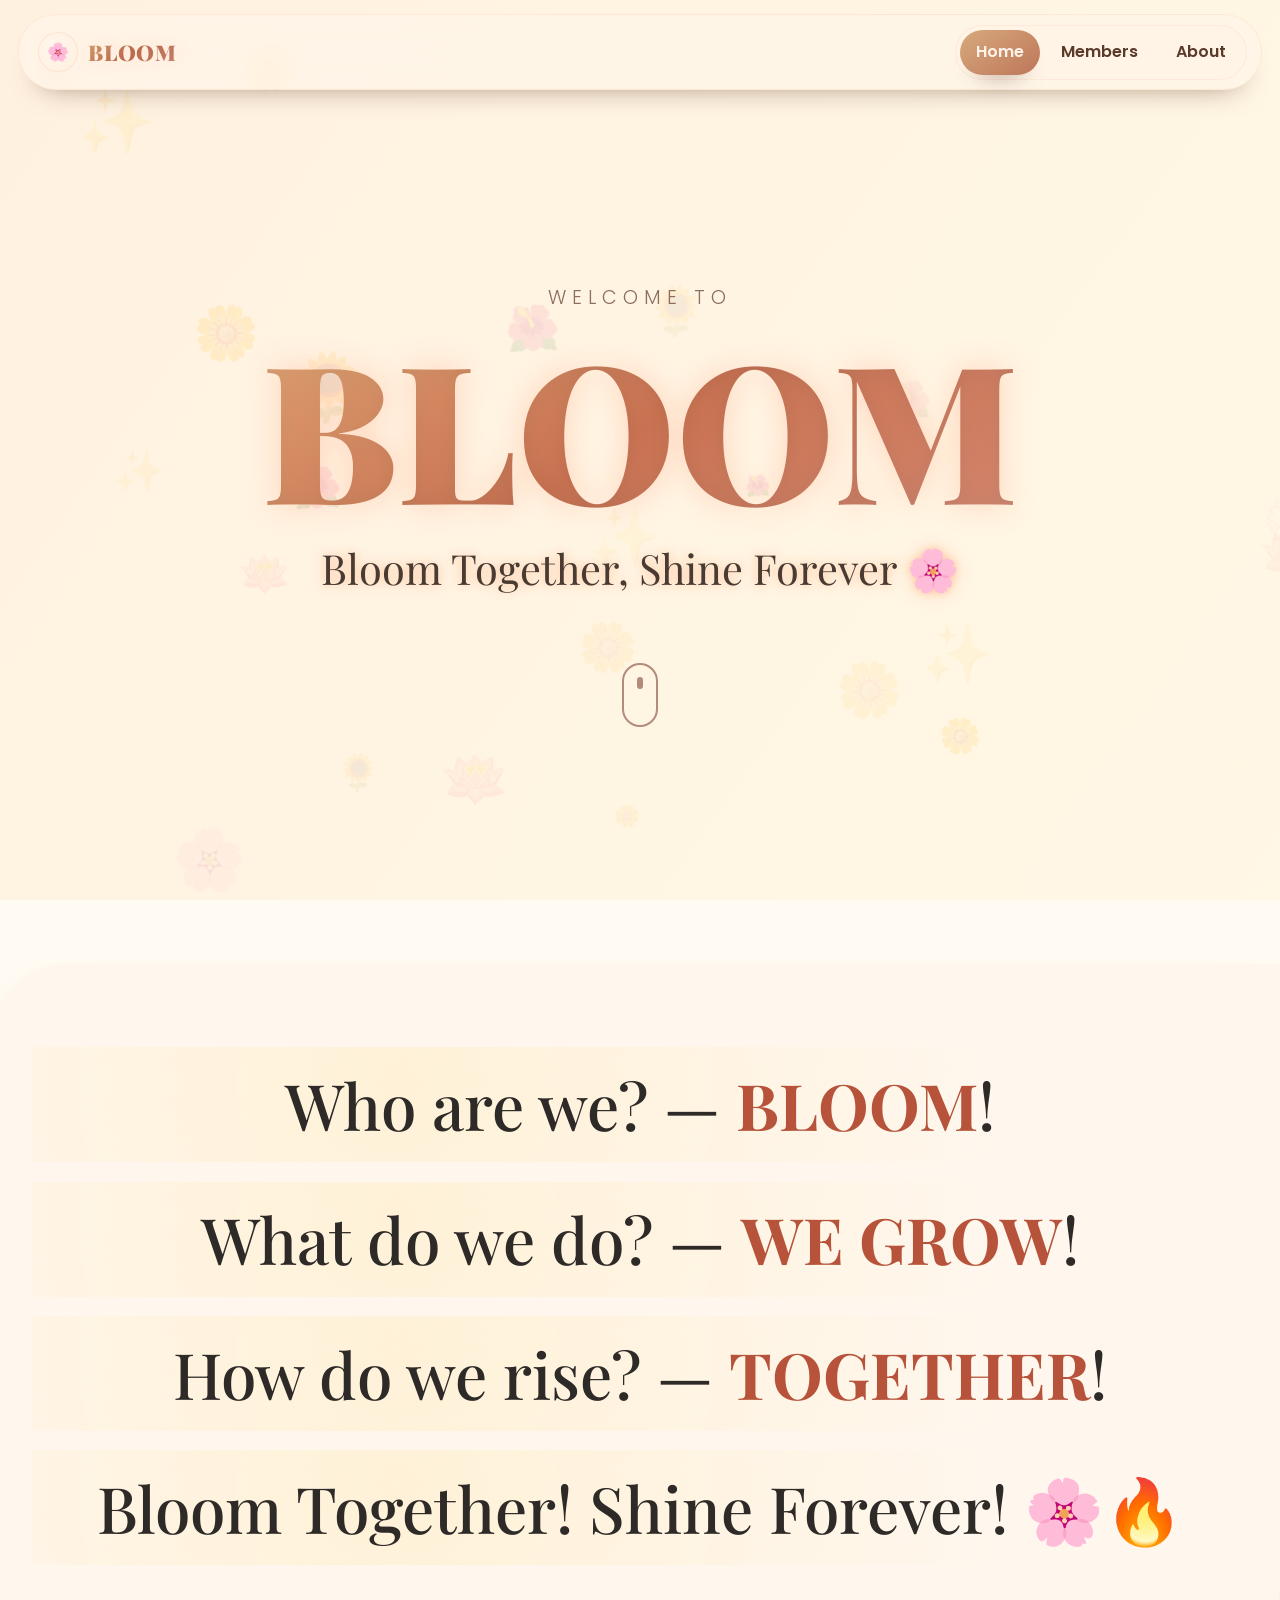
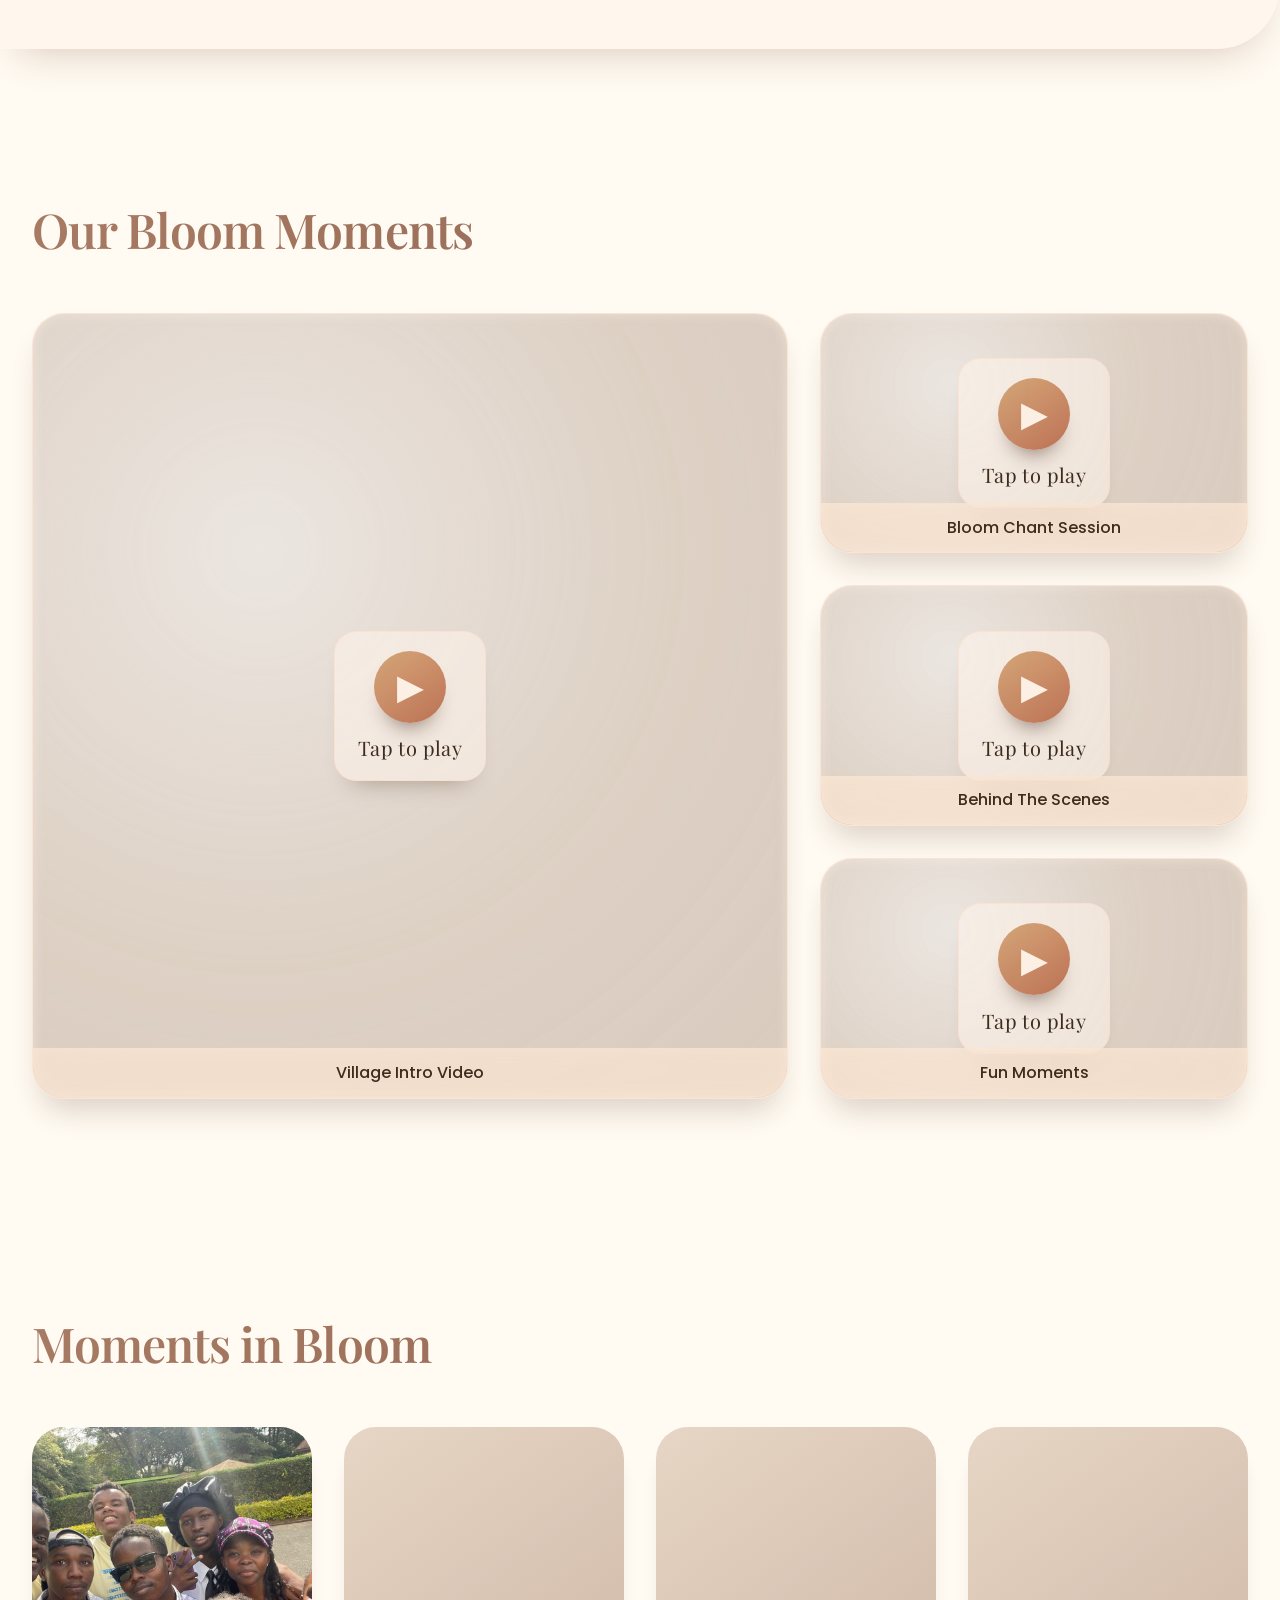
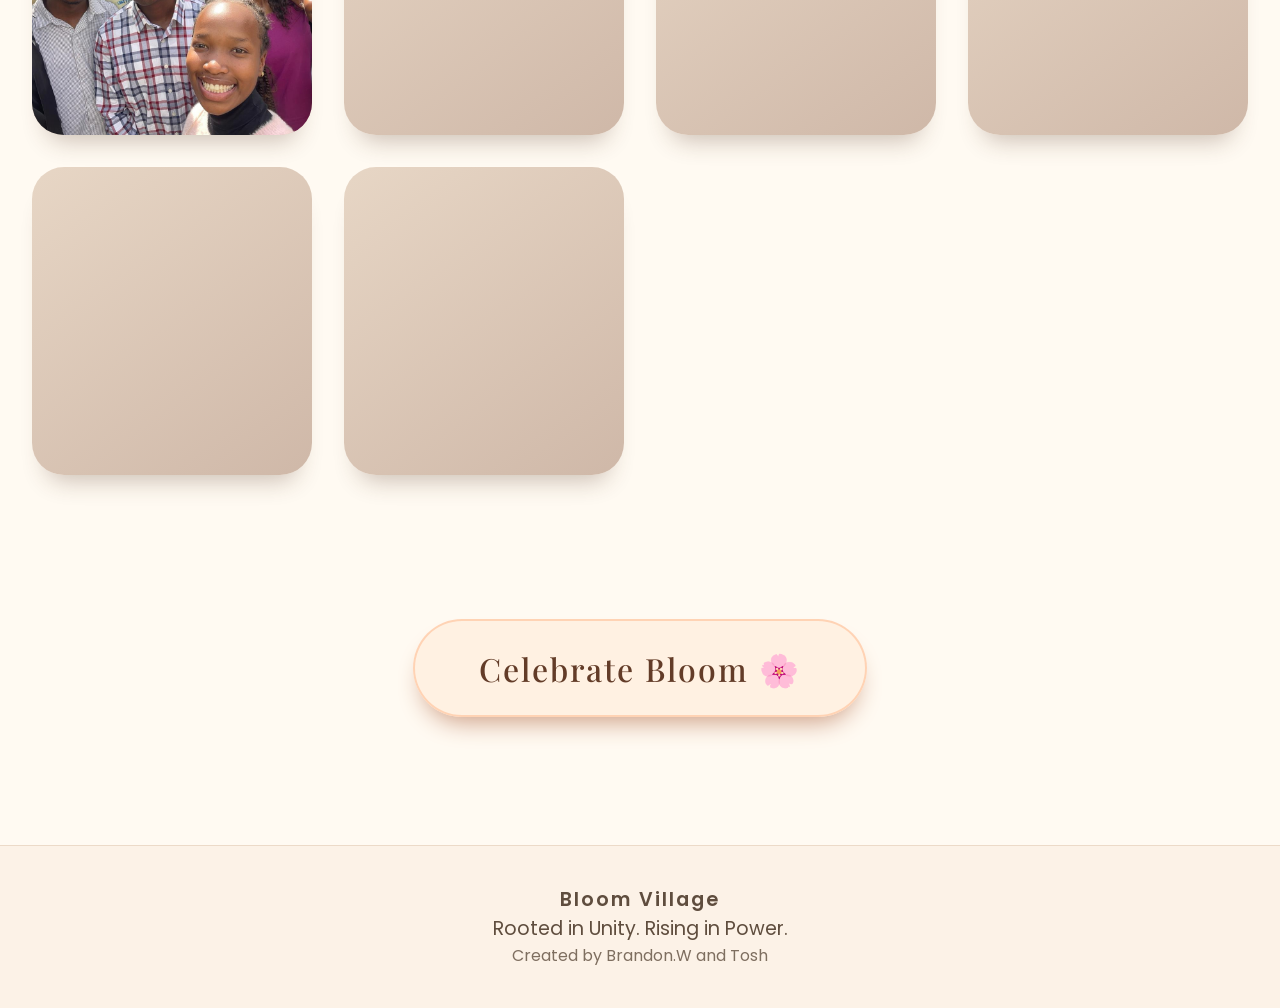
==== index.html @ b37bc61c "Initial Commit" ====
<!doctype html>
<html lang="en" id="top">
  <head>
    <meta charset="UTF-8" />
    <meta name="viewport" content="width=device-width, initial-scale=1.0" />
    <meta
      name="description"
      content="BLOOM — a community space celebrating unity, growth, and shared moments."
    />
    <title>BLOOM · grow together</title>

    <link rel="preconnect" href="https://fonts.googleapis.com" />
    <link rel="preconnect" href="https://fonts.gstatic.com" crossorigin />
    <link
      href="https://fonts.googleapis.com/css2?family=Playfair+Display:wght@400;700;900&family=Poppins:wght@300;400;500;600&display=swap"
      rel="stylesheet"
    />
    <link rel="icon" type="image/png" href="assets/images/favicon.png" />

    <style>
      :root {
        --ink: #2e2a28;
        --ink-soft: #4a3b32;
        --brand-a: #d4a373;
        --brand-b: #b86b4d;
        --brand-c: #c4826e;
        --glass: rgba(255, 245, 235, 0.62);
        --glass-strong: rgba(255, 235, 215, 0.78);
        --stroke: rgba(255, 220, 200, 0.55);
        --shadow: 0 20px 35px -18px rgba(70, 40, 20, 0.35);
        --nav-h: 76px;
      }

      * {
        margin: 0;
        padding: 0;
        box-sizing: border-box;
      }
      html {
        scroll-behavior: smooth;
        overflow-x: hidden;
      }

      body {
        font-family: "Poppins", sans-serif;
        background: #fffaf2;
        color: var(--ink);
        line-height: 1.5;
        overflow-x: hidden;
        opacity: 0;
        animation: bodyFadeIn 1.4s cubic-bezier(0.23, 1, 0.32, 1) forwards;
      }

      @keyframes bodyFadeIn {
        0% {
          opacity: 0;
        }
        100% {
          opacity: 1;
        }
      }

      /* Skip link (keyboard accessibility) */
      .skip-link {
        position: absolute;
        left: -999px;
        top: 10px;
        z-index: 10001;
        padding: 0.7rem 1rem;
        border-radius: 999px;
        background: rgba(255, 245, 235, 0.95);
        border: 1px solid rgba(255, 220, 200, 0.8);
        color: var(--ink);
        box-shadow: var(--shadow);
        text-decoration: none;
        font-weight: 600;
      }
      .skip-link:focus {
        left: 12px;
      }

      /* ---------- NAVBAR (NEW) ---------- */
      .site-header {
        position: fixed;
        top: 0;
        left: 0;
        right: 0;
        z-index: 9998;
        padding: 0.9rem 1.1rem;
        pointer-events: none; /* allow background petals to remain non-interactive; we'll re-enable inside nav */
      }

      .nav {
        pointer-events: auto;
        max-width: 1300px;
        margin: 0 auto;
        height: var(--nav-h);
        display: flex;
        align-items: center;
        justify-content: space-between;
        gap: 1rem;

        background: var(--glass);
        backdrop-filter: blur(12px);
        border: 1px solid var(--stroke);
        border-radius: 999px;
        padding: 0.65rem 0.9rem 0.65rem 1.2rem;
        box-shadow: 0 18px 28px -22px rgba(80, 45, 20, 0.55);
      }

      .brand {
        display: inline-flex;
        align-items: center;
        gap: 0.65rem;
        text-decoration: none;
        white-space: nowrap;
      }

      .brand-mark {
        width: 40px;
        height: 40px;
        border-radius: 999px;
        display: grid;
        place-items: center;
        background: radial-gradient(
          circle at 30% 30%,
          rgba(255, 245, 235, 0.9),
          rgba(255, 235, 215, 0.4)
        );
        border: 1px solid rgba(255, 220, 200, 0.75);
        box-shadow: 0 16px 22px -18px rgba(70, 35, 15, 0.5);
        font-size: 1.1rem;
      }

      .brand-name {
        font-family: "Playfair Display", serif;
        font-weight: 900;
        letter-spacing: 0.02em;
        font-size: 1.35rem;
        background: linear-gradient(145deg, var(--brand-a), var(--brand-b), var(--brand-c));
        -webkit-background-clip: text;
        background-clip: text;
        color: transparent;
        text-shadow: 0 0 18px rgba(255, 140, 100, 0.18);
      }

      .nav-links {
        display: flex;
        align-items: center;
        gap: 0.35rem;
        padding: 0.25rem;
        border-radius: 999px;
        background: rgba(255, 240, 225, 0.35);
        border: 1px solid rgba(255, 220, 200, 0.45);
      }

      .nav-link {
        text-decoration: none;
        color: #5a3a29;
        font-weight: 600;
        padding: 0.65rem 1rem;
        border-radius: 999px;
        transition:
          transform 0.25s ease,
          background 0.25s ease,
          box-shadow 0.25s ease;
        outline: none;
      }

      .nav-link:hover {
        transform: translateY(-1px);
        background: rgba(255, 240, 220, 0.75);
        box-shadow: 0 16px 20px -18px rgba(70, 35, 15, 0.55);
      }

      .nav-link:focus-visible {
        outline: 3px solid rgba(255, 170, 122, 0.95);
        outline-offset: 2px;
      }

      /* Active (Home on this page) */
      .nav-link.is-active {
        background: linear-gradient(145deg, rgba(212, 163, 115, 0.92), rgba(184, 107, 77, 0.92));
        color: rgba(255, 245, 235, 0.98);
        box-shadow: 0 16px 22px -18px rgba(50, 20, 10, 0.6);
      }

      /* Mobile menu toggle */
      .nav-toggle {
        display: none;
        border: 1px solid rgba(255, 220, 200, 0.65);
        background: rgba(255, 245, 235, 0.75);
        backdrop-filter: blur(10px);
        color: #5a3a29;
        border-radius: 999px;
        padding: 0.65rem 0.9rem;
        font-weight: 700;
        cursor: pointer;
        box-shadow: 0 16px 20px -18px rgba(70, 35, 15, 0.5);
      }
      .nav-toggle:focus-visible {
        outline: 3px solid rgba(255, 170, 122, 0.95);
        outline-offset: 2px;
      }

      .nav-drawer {
        display: none;
        position: absolute;
        top: calc(0.9rem + var(--nav-h) + 0.55rem);
        left: 1.1rem;
        right: 1.1rem;
        max-width: 1300px;
        margin: 0 auto;
        background: rgba(255, 245, 235, 0.86);
        backdrop-filter: blur(14px);
        border: 1px solid rgba(255, 220, 200, 0.7);
        border-radius: 1.5rem;
        box-shadow: 0 28px 45px -28px rgba(50, 25, 10, 0.6);
        padding: 0.6rem;
      }

      .nav-drawer a {
        display: block;
        padding: 0.9rem 1rem;
        border-radius: 1.1rem;
        color: #5a3a29;
        font-weight: 700;
        text-decoration: none;
      }
      .nav-drawer a:hover {
        background: rgba(255, 235, 215, 0.75);
      }
      .nav-drawer a.is-active {
        background: linear-gradient(145deg, rgba(212, 163, 115, 0.92), rgba(184, 107, 77, 0.92));
        color: rgba(255, 245, 235, 0.98);
      }

      .nav-drawer.open {
        display: block;
      }

      /* Background */
      .gradient-bg {
        position: fixed;
        inset: 0;
        width: 100%;
        height: 100%;
        background: linear-gradient(125deg, #fff1e0 0%, #fff9e6 40%, #ffe6e9 80%, #fff1dd 100%);
        background-size: 300% 300%;
        animation: softGradientShift 16s ease infinite;
        z-index: -2;
        pointer-events: none;
      }

      @keyframes softGradientShift {
        0% {
          background-position: 0% 50%;
        }
        50% {
          background-position: 100% 50%;
        }
        100% {
          background-position: 0% 50%;
        }
      }

      .petal-container {
        position: fixed;
        inset: 0;
        width: 100%;
        height: 100%;
        pointer-events: none;
        z-index: -1;
        overflow: hidden;
        will-change: transform;
      }

      .petal {
        position: absolute;
        color: rgba(255, 200, 200, 0.25);
        font-size: clamp(1.2rem, 6vw, 3.5rem);
        user-select: none;
        animation: floatPetals 20s linear infinite;
        opacity: 0.5;
        transform-origin: center;
        will-change: transform, opacity;
      }

      @keyframes floatPetals {
        0% {
          transform: translateY(110vh) rotate(0deg) scale(0.8);
          opacity: 0.2;
        }
        50% {
          opacity: 0.5;
        }
        100% {
          transform: translateY(-20vh) rotate(360deg) scale(1.2);
          opacity: 0;
        }
      }

      .content {
        position: relative;
        z-index: 5;
        padding-top: calc(
          var(--nav-h) + 2.2rem
        ); /* prevents the fixed nav from covering the hero */
      }

      main {
        display: block;
      }

      section {
        max-width: 1300px;
        margin: 0 auto;
        padding: 5rem 2rem;
      }

      .hero-section {
        min-height: calc(100vh - (var(--nav-h) + 2.2rem));
        display: flex;
        align-items: center;
        justify-content: center;
        text-align: center;
        padding: 2rem;
      }

      .hero-content {
        max-width: 1000px;
        transform: translateY(0);
        animation: slideUpFade 1.2s ease-out;
        will-change: transform;
      }

      @keyframes slideUpFade {
        0% {
          opacity: 0;
          transform: translateY(40px);
        }
        100% {
          opacity: 1;
          transform: translateY(0);
        }
      }

      .small-label {
        font-size: 1.2rem;
        letter-spacing: 6px;
        text-transform: uppercase;
        color: #8b6f5c;
        font-weight: 300;
        margin-bottom: 1rem;
      }

      .main-title {
        font-family: "Playfair Display", serif;
        font-size: clamp(5rem, 20vw, 12rem);
        font-weight: 900;
        line-height: 1;
        background: linear-gradient(145deg, var(--brand-a), var(--brand-b), var(--brand-c));
        -webkit-background-clip: text;
        background-clip: text;
        color: transparent;
        text-shadow: 0 0 30px rgba(255, 140, 100, 0.3);
        margin-bottom: 1rem;
      }

      .glowing-sub {
        font-size: clamp(1.5rem, 4vw, 2.6rem);
        font-weight: 300;
        font-family: "Playfair Display", serif;
        color: var(--ink-soft);
        text-shadow:
          0 0 10px #ffc6a0,
          0 0 20px #ffdbc5;
        animation: softGlowPulse 3s infinite ease-in-out;
      }

      @keyframes softGlowPulse {
        0% {
          text-shadow:
            0 0 8px #ffe1c6,
            0 0 18px #ffb58a;
        }
        50% {
          text-shadow:
            0 0 18px #ffb58a,
            0 0 35px #ff9f6e;
        }
        100% {
          text-shadow:
            0 0 8px #ffe1c6,
            0 0 18px #ffb58a;
        }
      }

      .scroll-indicator {
        margin-top: 4rem;
        animation: bounceArrow 2.2s infinite;
      }
      .scroll-arrow {
        width: 36px;
        height: 64px;
        border: 2px solid #b28b7a;
        border-radius: 30px;
        display: inline-flex;
        justify-content: center;
        padding-top: 12px;
      }
      .scroll-arrow span {
        width: 6px;
        height: 12px;
        background: #b28b7a;
        border-radius: 8px;
        animation: scrollPulse 1.8s infinite;
      }
      @keyframes bounceArrow {
        0%,
        100% {
          transform: translateY(0);
        }
        50% {
          transform: translateY(10px);
        }
      }
      @keyframes scrollPulse {
        0% {
          opacity: 1;
          transform: translateY(0);
        }
        50% {
          opacity: 0.2;
          transform: translateY(10px);
        }
        100% {
          opacity: 1;
          transform: translateY(0);
        }
      }

      .chant-section {
        background: rgba(255, 235, 220, 0.2);
        backdrop-filter: blur(4px);
        border-radius: 4rem 0 4rem 0;
        margin: 4rem auto;
        padding: 4rem 2rem;
        text-align: center;
        box-shadow: 0 20px 40px -20px rgba(120, 70, 40, 0.3);
      }

      .chant-line {
        font-size: clamp(2rem, 7vw, 4rem);
        font-weight: 500;
        font-family: "Playfair Display", serif;
        opacity: 0;
        transform: translateY(30px);
        transition:
          opacity 0.8s ease,
          transform 0.8s ease;
        margin: 1.2rem 0;
        background: radial-gradient(circle at 30% 30%, rgba(255, 240, 210, 0.8), transparent 70%);
        padding: 0.6rem;
      }
      .chant-line.in-view {
        opacity: 1;
        transform: translateY(0);
      }

      .bounce-word {
        display: inline-block;
        animation: bounceGentle 3s infinite;
        font-weight: 700;
        color: #b6533a;
      }
      @keyframes bounceGentle {
        0%,
        100% {
          transform: translateY(0);
        }
        50% {
          transform: translateY(-6px);
        }
      }

      .section-title {
        font-size: 3rem;
        font-family: "Playfair Display", serif;
        font-weight: 600;
        margin-bottom: 2rem;
        letter-spacing: -0.02em;
        background: linear-gradient(135deg, #a87b64, #8b5e4c);
        -webkit-background-clip: text;
        background-clip: text;
        color: transparent;
      }

      .video-showcase {
        display: flex;
        flex-wrap: wrap;
        gap: 2rem;
        margin: 3rem 0;
      }
      .featured-video {
        flex: 2 1 500px;
      }
      .video-grid {
        flex: 1 1 300px;
        display: flex;
        flex-direction: column;
        gap: 2rem;
      }

      .video-card {
        background: rgba(230, 210, 190, 0.3);
        backdrop-filter: blur(5px);
        border-radius: 2rem;
        aspect-ratio: 16/9;
        position: relative;
        overflow: hidden;
        box-shadow: 0 20px 30px -10px rgba(70, 40, 20, 0.2);
        transition:
          transform 0.3s cubic-bezier(0.2, 0.9, 0.3, 1),
          box-shadow 0.4s;
        border: 1px solid rgba(255, 220, 200, 0.5);
      }

      .video-card:hover {
        transform: scale(1.02);
        box-shadow: 0 30px 40px -8px rgba(150, 80, 40, 0.3);
      }

      .video-card video {
        position: absolute;
        inset: 0;
        width: 100%;
        height: 100%;
        border: 0;
        border-radius: inherit;
        object-fit: contain;
        background: rgba(0, 0, 0, 0.08);
      }

      .video-caption {
        position: absolute;
        left: 0;
        right: 0;
        bottom: 0;
        z-index: 6;
        background: rgba(255, 235, 215, 0.72);
        backdrop-filter: blur(8px);
        padding: 0.8rem;
        font-weight: 500;
        color: #3e2c1e;
        text-align: center;
        border-radius: 0 0 2rem 2rem;
        font-size: 1rem;
        pointer-events: none;
      }

      .video-card.is-playing .video-caption {
        top: 0;
        bottom: auto;
        border-radius: 2rem 2rem 0 0;
      }

      .video-card::after {
        content: "";
        position: absolute;
        top: 0;
        left: -100%;
        width: 60%;
        height: 100%;
        background: linear-gradient(90deg, transparent, rgba(255, 250, 240, 0.18), transparent);
        animation: shimmer 3s infinite;
        z-index: 2;
        pointer-events: none;
      }

      @keyframes shimmer {
        0% {
          left: -100%;
        }
        20% {
          left: 120%;
        }
        100% {
          left: 120%;
        }
      }

      /* Click-to-play overlay */
      .play-overlay {
        position: absolute;
        inset: 0;
        z-index: 5;
        display: grid;
        place-items: center;
        border: 0;
        padding: 0;
        cursor: pointer;
        width: 100%;
        height: 100%;
        color: #3e2c1e;
        background: radial-gradient(
          circle at 30% 30%,
          rgba(255, 255, 255, 0.55),
          rgba(255, 240, 225, 0.22) 55%,
          rgba(255, 235, 215, 0.12) 100%
        );
        backdrop-filter: blur(6px);
        transition:
          opacity 0.25s ease,
          transform 0.25s ease;
      }

      .play-overlay:focus-visible {
        outline: 3px solid rgba(255, 170, 122, 0.9);
        outline-offset: -6px;
      }

      .play-overlay-inner {
        display: grid;
        gap: 0.7rem;
        justify-items: center;
        padding: 1.2rem 1.4rem;
        border-radius: 1.4rem;
        background: rgba(255, 245, 235, 0.55);
        box-shadow: 0 18px 25px -18px rgba(50, 25, 10, 0.35);
        border: 1px solid rgba(255, 220, 200, 0.6);
        transform: translateY(0);
        transition: transform 0.25s ease;
      }

      .video-card:hover .play-overlay-inner {
        transform: translateY(-2px);
      }

      .play-icon {
        width: 72px;
        height: 72px;
        border-radius: 999px;
        display: grid;
        place-items: center;
        font-size: 2.2rem;
        color: rgba(255, 245, 235, 0.95);
        background: linear-gradient(145deg, rgba(212, 163, 115, 0.95), rgba(184, 107, 77, 0.95));
        box-shadow: 0 16px 22px -14px rgba(50, 20, 10, 0.6);
      }

      .play-hint {
        font-family: "Playfair Display", serif;
        font-size: 1.25rem;
        letter-spacing: 0.02em;
      }

      .video-card.is-playing .play-overlay {
        opacity: 0;
        pointer-events: none;
      }

      .gallery-grid {
        display: grid;
        grid-template-columns: repeat(auto-fit, minmax(260px, 1fr));
        gap: 2rem;
        margin-top: 3rem;
      }

      .photo-item {
        aspect-ratio: 1 / 1.1;
        border-radius: 2rem;
        position: relative;
        overflow: hidden;
        box-shadow: 0 20px 25px -15px rgba(80, 50, 30, 0.3);
        transition:
          transform 0.6s cubic-bezier(0.2, 0.8, 0.3, 1),
          box-shadow 0.4s;
        background-image: linear-gradient(145deg, #e7d6c5, #cfb8a8);
        cursor: zoom-in;
      }

      .photo-item:hover {
        transform: scale(1.02);
        box-shadow: 0 35px 40px -15px #b47e62;
      }

      .photo-item img {
        position: absolute;
        inset: 0;
        width: 100%;
        height: 100%;
        object-fit: cover;
        opacity: 0;
        transition: opacity 0.5s ease;
      }
      .photo-item.has-img img {
        opacity: 1;
      }

      .photo-caption {
        position: absolute;
        bottom: 0;
        left: 0;
        right: 0;
        background: rgba(255, 240, 225, 0.82);
        backdrop-filter: blur(8px);
        padding: 1rem;
        transform: translateY(100%);
        transition: transform 0.4s ease;
        font-weight: 500;
        color: #4a3326;
        text-align: center;
        border-radius: 1.5rem 1.5rem 0 0;
        z-index: 2;
        pointer-events: none;
      }
      .photo-item:hover .photo-caption {
        transform: translateY(0);
      }

      /* Scroll reveal */
      .fade-on-scroll {
        opacity: 0;
        transform: translateY(30px);
        transition:
          opacity 0.7s ease,
          transform 0.7s ease;
      }
      .fade-on-scroll.in-view {
        opacity: 1;
        transform: translateY(0);
      }

      .lightbox {
        position: fixed;
        inset: 0;
        z-index: 10000;
        display: none;
        align-items: center;
        justify-content: center;
        padding: 2rem;
        background: rgba(20, 12, 8, 0.62);
        backdrop-filter: blur(10px);
      }

      .lightbox.open {
        display: flex;
      }

      .lightbox-inner {
        position: relative;
        width: min(1100px, 92vw);
        max-height: 86vh;
        display: grid;
        gap: 1rem;
        justify-items: center;
      }

      .lightbox-img {
        width: 100%;
        max-height: 86vh;
        object-fit: contain;
        border-radius: 1.6rem;
        background: rgba(255, 245, 235, 0.18);
        box-shadow: 0 30px 60px -30px rgba(0, 0, 0, 0.65);
        border: 1px solid rgba(255, 220, 200, 0.25);
      }

      .lightbox-close {
        position: absolute;
        top: -0.6rem;
        right: -0.6rem;
        width: 46px;
        height: 46px;
        border-radius: 999px;
        border: 1px solid rgba(255, 220, 200, 0.35);
        background: rgba(255, 245, 235, 0.75);
        backdrop-filter: blur(10px);
        cursor: pointer;
        font-size: 1.4rem;
        line-height: 1;
        display: grid;
        place-items: center;
        box-shadow: 0 18px 25px -18px rgba(0, 0, 0, 0.6);
      }

      .lightbox-close:focus-visible {
        outline: 3px solid rgba(255, 170, 122, 0.95);
        outline-offset: 2px;
      }

      /* Celebrate */
      .celebrate-section {
        display: flex;
        justify-content: center;
        padding: 4rem 2rem;
      }

      .celebrate-btn {
        background: rgba(255, 235, 215, 0.6);
        backdrop-filter: blur(10px);
        border: 2px solid rgba(255, 190, 150, 0.6);
        font-size: 2rem;
        padding: 1.6rem 4rem;
        border-radius: 5rem;
        font-weight: 500;
        color: #633c28;
        cursor: pointer;
        transition: all 0.3s;
        box-shadow: 0 15px 25px -10px #ce9f86;
        font-family: "Playfair Display", serif;
        letter-spacing: 2px;
      }

      .celebrate-btn:hover {
        transform: scale(1.06);
        background: rgba(255, 240, 220, 0.8);
        border-color: #ffaa7a;
        box-shadow: 0 25px 35px -8px #bd7f60;
      }
      .celebrate-btn:active {
        transform: scale(0.98);
      }

      .bg-pulse {
        animation: glowPulse 0.9s 2;
      }
      @keyframes glowPulse {
        0% {
          backdrop-filter: blur(0px);
          background-color: rgba(255, 220, 180, 0.2);
        }
        50% {
          backdrop-filter: blur(8px);
          background-color: rgba(255, 200, 150, 0.6);
        }
        100% {
          backdrop-filter: blur(0px);
          background-color: rgba(255, 220, 180, 0.2);
        }
      }

      .confetti-flower {
        position: fixed;
        pointer-events: none;
        font-size: 2rem;
        z-index: 9999;
        animation: floatDown 4s linear forwards;
        will-change: transform, opacity;
      }

      @keyframes floatDown {
        0% {
          transform: translateY(-10vh) rotate(0deg);
          opacity: 1;
        }
        100% {
          transform: translateY(110vh) rotate(360deg);
          opacity: 0;
        }
      }

      footer {
        text-align: center;
        padding: 2.5rem;
        font-size: 1.2rem;
        background: rgba(245, 225, 205, 0.3);
        backdrop-filter: blur(4px);
        border-top: 1px solid rgba(200, 160, 130, 0.3);
        color: #5f4d3e;
        margin-top: 4rem;
      }
      footer p:first-child {
        font-weight: 600;
        letter-spacing: 2px;
      }
      footer p:last-child {
        font-size: 1rem;
        opacity: 0.8;
      }

      @media (max-width: 860px) {
        .nav-links {
          display: none;
        }
        .nav-toggle {
          display: inline-flex;
          align-items: center;
          gap: 0.55rem;
        }
      }

      @media (max-width: 800px) {
        .video-showcase {
          flex-direction: column;
        }
        .section-title {
          font-size: 2.5rem;
        }
        .lightbox {
          padding: 1.2rem;
        }
      }

      @media (prefers-reduced-motion: reduce) {
        html {
          scroll-behavior: auto;
        }
        * {
          animation-duration: 0.001ms !important;
          animation-iteration-count: 1 !important;
          transition-duration: 0.001ms !important;
        }
        .petal {
          display: none;
        }
        .gradient-bg {
          animation: none;
        }
      }
    </style>
  </head>

  <body>
    <a class="skip-link" href="#main">Skip to content</a>

    <div class="gradient-bg"></div>
    <div class="petal-container" id="petalContainer"></div>

    <!-- NAVBAR (NEW) -->
    <header class="site-header">
      <nav class="nav" aria-label="Primary">
        <a class="brand" href="index.html" aria-label="BLOOM home">
          <span class="brand-mark" aria-hidden="true">🌸</span>
          <span class="brand-name">BLOOM</span>
        </a>

        <button
          class="nav-toggle"
          id="navToggle"
          type="button"
          aria-expanded="false"
          aria-controls="navDrawer"
        >
          ☰ <span style="font-weight: 700">Menu</span>
        </button>

        <div class="nav-links" aria-label="Primary links">
          <a class="nav-link is-active" href="index.html">Home</a>
          <a class="nav-link" href="members.html">Members</a>
          <a class="nav-link" href="about.html">About</a>
        </div>
      </nav>

      <!-- Mobile drawer -->
      <div class="nav-drawer" id="navDrawer" aria-label="Mobile menu">
        <a class="is-active" href="index.html">Home</a>
        <a href="members.html">Members</a>
        <a href="about.html">About</a>
      </div>
    </header>

    <div class="content">
      <main id="main">
        <section class="hero-section">
          <div class="hero-content">
            <div class="small-label">Welcome to</div>
            <h1 class="main-title">BLOOM</h1>
            <div class="glowing-sub">Bloom Together, Shine Forever 🌸</div>
            <div class="scroll-indicator" aria-hidden="true">
              <div class="scroll-arrow"><span></span></div>
            </div>
          </div>
        </section>

        <section class="chant-section">
          <div class="chant-line" data-split>
            Who are we? — <span class="bounce-word">BLOOM</span>!
          </div>
          <div class="chant-line" data-split>
            What do we do? — <span class="bounce-word">WE GROW</span>!
          </div>
          <div class="chant-line" data-split>
            How do we rise? — <span class="bounce-word">TOGETHER</span>!
          </div>
          <div class="chant-line" data-split>Bloom Together! Shine Forever! 🌸🔥</div>
        </section>

        <section>
          <h2 class="section-title">Our Bloom Moments</h2>

          <div class="video-showcase">
            <div class="featured-video video-card fade-on-scroll">
              <video playsinline preload="metadata" poster="assets/posters/intro.jpg">
                <source src="assets/videos/Group Intro Video.mp4" type="video/mp4" />
                Your browser does not support the video tag.
              </video>

              <button class="play-overlay" type="button" aria-label="Play Village Intro Video">
                <div class="play-overlay-inner">
                  <div class="play-icon">▶</div>
                  <div class="play-hint">Tap to play</div>
                </div>
              </button>

              <div class="video-caption">Village Intro Video</div>
            </div>

            <div class="video-grid">
              <div class="video-card fade-on-scroll">
                <video playsinline preload="metadata" poster="assets/posters/chant.jpg">
                  <source src="assets/videos/Group Chant.mp4" type="video/mp4" />
                  Your browser does not support the video tag.
                </video>

                <button class="play-overlay" type="button" aria-label="Play Bloom Chant Session">
                  <div class="play-overlay-inner">
                    <div class="play-icon">▶</div>
                    <div class="play-hint">Tap to play</div>
                  </div>
                </button>

                <div class="video-caption">Bloom Chant Session</div>
              </div>

              <div class="video-card fade-on-scroll">
                <video playsinline preload="metadata" poster="assets/posters/bts.jpg">
                  <source src="assets/videos/Behind The Scenes.mp4" type="video/mp4" />
                  Your browser does not support the video tag.
                </video>

                <button class="play-overlay" type="button" aria-label="Play Behind The Scenes">
                  <div class="play-overlay-inner">
                    <div class="play-icon">▶</div>
                    <div class="play-hint">Tap to play</div>
                  </div>
                </button>

                <div class="video-caption">Behind The Scenes</div>
              </div>

              <div class="video-card fade-on-scroll">
                <video playsinline preload="metadata" poster="assets/posters/fun.jpg">
                  <source src="" type="video/mp4" />
                  Your browser does not support the video tag.
                </video>

                <button class="play-overlay" type="button" aria-label="Play Fun Moments">
                  <div class="play-overlay-inner">
                    <div class="play-icon">▶</div>
                    <div class="play-hint">Tap to play</div>
                  </div>
                </button>

                <div class="video-caption">Fun Moments</div>
              </div>
            </div>
          </div>
        </section>

        <section>
          <h2 class="section-title">Moments in Bloom</h2>

          <div class="gallery-grid">
            <div class="photo-item fade-on-scroll">
              <img src="assets/images/group photo.png" alt="Bloom Gathering" loading="lazy" />
              <div class="photo-caption">Bloom Gathering</div>
            </div>

            <div class="photo-item fade-on-scroll">
              <img src="" alt="Team Energy" loading="lazy" />
              <div class="photo-caption">Team Energy</div>
            </div>

            <div class="photo-item fade-on-scroll">
              <img src="" alt="Golden Hour" loading="lazy" />
              <div class="photo-caption">Golden Hour</div>
            </div>

            <div class="photo-item fade-on-scroll">
              <img src="" alt="Rooted Together" loading="lazy" />
              <div class="photo-caption">Rooted Together</div>
            </div>

            <div class="photo-item fade-on-scroll">
              <img src="" alt="Village Dance" loading="lazy" />
              <div class="photo-caption">Village Dance</div>
            </div>

            <div class="photo-item fade-on-scroll">
              <img src="" alt="Power of Unity" loading="lazy" />
              <div class="photo-caption">Power of Unity</div>
            </div>
          </div>
        </section>

        <div class="celebrate-section">
          <button
            class="celebrate-btn"
            id="celebrateBtn"
            type="button"
            aria-label="Celebrate Bloom"
          >
            Celebrate Bloom 🌸
          </button>
        </div>

        <footer>
          <p>Bloom Village</p>
          <p>Rooted in Unity. Rising in Power.</p>
          <p>Created by Brandon.W and Tosh</p>
        </footer>
      </main>
    </div>

    <div class="lightbox" id="lightbox" aria-hidden="true">
      <div class="lightbox-inner" role="dialog" aria-modal="true" aria-label="Image preview">
        <button class="lightbox-close" id="lightboxClose" type="button" aria-label="Close image">
          ×
        </button>
        <img class="lightbox-img" id="lightboxImg" alt="" />
      </div>
    </div>

    <script>
      (function () {
        const reduceMotion =
          window.matchMedia && window.matchMedia("(prefers-reduced-motion: reduce)").matches;

        // Navbar mobile toggle
        const navToggle = document.getElementById("navToggle");
        const navDrawer = document.getElementById("navDrawer");

        function setDrawer(open) {
          if (!navToggle || !navDrawer) return;
          navDrawer.classList.toggle("open", open);
          navToggle.setAttribute("aria-expanded", open ? "true" : "false");
        }

        if (navToggle && navDrawer) {
          navToggle.addEventListener("click", () => {
            const isOpen = navDrawer.classList.contains("open");
            setDrawer(!isOpen);
          });

          // Close drawer when clicking a link
          navDrawer.querySelectorAll("a").forEach((a) =>
            a.addEventListener("click", () => {
              setDrawer(false);
            }),
          );

          // Escape closes drawer
          window.addEventListener("keydown", (e) => {
            if (e.key === "Escape") setDrawer(false);
          });

          // Click outside closes drawer (mobile)
          window.addEventListener("click", (e) => {
            const target = e.target;
            if (!target) return;
            if (navDrawer.classList.contains("open")) {
              const clickedToggle = navToggle.contains(target);
              const clickedDrawer = navDrawer.contains(target);
              if (!clickedToggle && !clickedDrawer) setDrawer(false);
            }
          });
        }

        // Petals
        const petalContainer = document.getElementById("petalContainer");
        const petalEmojis = ["🌸", "🌼", "🌻", "🌺", "🪷", "💮", "✨"];

        if (!reduceMotion && petalContainer) {
          const PETAL_COUNT = 22;
          for (let i = 0; i < PETAL_COUNT; i++) {
            const petal = document.createElement("div");
            petal.className = "petal";
            petal.textContent = petalEmojis[Math.floor(Math.random() * petalEmojis.length)];
            petal.style.left = Math.random() * 100 + "%";
            petal.style.top = Math.random() * 100 + "%";
            petal.style.animationDelay = Math.random() * 15 + "s";
            petal.style.animationDuration = 12 + Math.random() * 18 + "s";
            petal.style.fontSize = 1.2 + Math.random() * 3 + "rem";
            petal.style.opacity = (0.2 + Math.random() * 0.3).toFixed(2);
            petalContainer.appendChild(petal);
          }
        }

        // Scroll reveal
        const fadeElements = document.querySelectorAll(".fade-on-scroll, .chant-line");
        const observer = new IntersectionObserver(
          (entries) => {
            entries.forEach((entry) => {
              if (entry.isIntersecting) {
                entry.target.classList.add("in-view");
                observer.unobserve(entry.target);
              }
            });
          },
          { threshold: 0.3, rootMargin: "0px 0px -50px 0px" },
        );
        fadeElements.forEach((el) => observer.observe(el));

        // Parallax (optimized)
        const hero = document.querySelector(".hero-content");
        const petalsLayer = document.querySelector(".petal-container");
        let ticking = false;

        function onScroll() {
          if (reduceMotion || ticking) return;
          ticking = true;
          requestAnimationFrame(() => {
            const scrollY = window.scrollY || 0;
            if (hero) hero.style.transform = `translateY(${scrollY * 0.15}px)`;
            if (petalsLayer) petalsLayer.style.transform = `translateY(${scrollY * 0.03}px)`;
            ticking = false;
          });
        }
        window.addEventListener("scroll", onScroll, { passive: true });

        // Gallery placeholders:
        const galleryImgs = document.querySelectorAll(".photo-item img");
        galleryImgs.forEach((img) => {
          const parent = img.closest(".photo-item");
          if (!parent) return;

          if (img.complete && img.naturalWidth > 0) parent.classList.add("has-img");

          img.addEventListener("load", () => parent.classList.add("has-img"));
          img.addEventListener("error", () => img.remove());
        });

        // Videos: click-to-play + pause other videos automatically
        const videoCards = Array.from(document.querySelectorAll(".video-card"));

        function pauseOthers(exceptVideo) {
          videoCards.forEach((card) => {
            const v = card.querySelector("video");
            if (!v) return;

            if (v !== exceptVideo && !v.paused) v.pause();
            if (v !== exceptVideo) {
              card.classList.remove("is-playing");
              v.removeAttribute("controls");
            }
          });
        }

        videoCards.forEach((card) => {
          const video = card.querySelector("video");
          const overlay = card.querySelector(".play-overlay");
          if (!video || !overlay) return;

          video.pause();
          video.removeAttribute("autoplay");
          video.removeAttribute("controls");

          async function startOrTogglePlayback() {
            if (!video.paused) {
              video.pause();
              return;
            }
            pauseOthers(video);

            try {
              video.setAttribute("controls", "");
              await video.play();
            } catch (e) {
              card.classList.remove("is-playing");
              video.removeAttribute("controls");
            }
          }

          overlay.addEventListener("click", (e) => {
            e.preventDefault();
            startOrTogglePlayback();
          });

          video.addEventListener("play", () => card.classList.add("is-playing"));
          video.addEventListener("pause", () => {
            card.classList.remove("is-playing");
            video.removeAttribute("controls");
          });
          video.addEventListener("ended", () => {
            card.classList.remove("is-playing");
            video.removeAttribute("controls");
          });
        });

        const lightbox = document.getElementById("lightbox");
        const lightboxImg = document.getElementById("lightboxImg");
        const lightboxClose = document.getElementById("lightboxClose");

        let lastFocusedEl = null;

        function openLightbox(src, alt) {
          if (!lightbox || !lightboxImg) return;

          lastFocusedEl = document.activeElement;

          lightboxImg.src = src;
          lightboxImg.alt = alt || "";
          lightbox.classList.add("open");
          lightbox.setAttribute("aria-hidden", "false");

          // lock scroll behind modal
          document.body.style.overflow = "hidden";

          // focus close button for accessibility
          if (lightboxClose) lightboxClose.focus();
        }

        function closeLightbox() {
          if (!lightbox || !lightboxImg) return;

          lightbox.classList.remove("open");
          lightbox.setAttribute("aria-hidden", "true");

          // unlock scroll
          document.body.style.overflow = "";

          // clear src to stop memory usage
          lightboxImg.src = "";

          // return focus
          if (lastFocusedEl && typeof lastFocusedEl.focus === "function") {
            lastFocusedEl.focus();
          }
        }

        // Only open if the card actually has a loaded image
        const photoItems = document.querySelectorAll(".photo-item");
        photoItems.forEach((item) => {
          item.addEventListener("click", () => {
            const img = item.querySelector("img");
            if (!img) return; // placeholder only
            if (!img.complete || img.naturalWidth === 0) return;

            openLightbox(img.src, img.alt);
          });
        });

        // close actions
        if (lightboxClose) lightboxClose.addEventListener("click", closeLightbox);

        // click outside image closes
        if (lightbox) {
          lightbox.addEventListener("click", (e) => {
            if (e.target === lightbox) closeLightbox();
          });
        }

        // esc closes
        window.addEventListener("keydown", (e) => {
          if (e.key === "Escape" && lightbox && lightbox.classList.contains("open")) {
            closeLightbox();
          }
        });

        // Celebrate
        const celebrateBtn = document.getElementById("celebrateBtn");

        function launchConfettiFlowers() {
          document.body.classList.add("bg-pulse");
          setTimeout(() => document.body.classList.remove("bg-pulse"), 1000);

          if (reduceMotion) return;

          const flowerEmojis = ["🌸", "🌼", "🌻", "✨", "🌺", "🪷", "💮", "🌸"];
          const FLOWERS = 45;
          const DOTS = 30;

          for (let i = 0; i < FLOWERS; i++) {
            const flower = document.createElement("div");
            flower.className = "confetti-flower";
            flower.textContent = flowerEmojis[Math.floor(Math.random() * flowerEmojis.length)];
            flower.style.left = Math.random() * 100 + "%";
            flower.style.top = -10 + Math.random() * 20 + "vh";
            flower.style.fontSize = 1.2 + Math.random() * 2.5 + "rem";
            flower.style.animationDuration = 3 + Math.random() * 4 + "s";
            flower.style.animationDelay = Math.random() * 0.5 + "s";
            flower.style.opacity = (0.8 + Math.random() * 0.2).toFixed(2);
            flower.style.transform = `rotate(${Math.random() * 360}deg)`;
            document.body.appendChild(flower);
            setTimeout(() => flower.remove(), 7000);
          }

          for (let i = 0; i < DOTS; i++) {
            const dot = document.createElement("div");
            dot.style.position = "fixed";
            dot.style.width = "8px";
            dot.style.height = "8px";
            dot.style.background = "#ffc594";
            dot.style.borderRadius = "50%";
            dot.style.boxShadow = "0 0 15px #ffb27a";
            dot.style.left = Math.random() * 100 + "%";
            dot.style.top = "-5%";
            dot.style.pointerEvents = "none";
            dot.style.zIndex = "9999";
            dot.style.animation = `floatDown ${2 + Math.random() * 3}s linear forwards`;
            document.body.appendChild(dot);
            setTimeout(() => dot.remove(), 5000);
          }
        }

        if (celebrateBtn) celebrateBtn.addEventListener("click", launchConfettiFlowers);
      })();
    </script>
  </body>
</html>
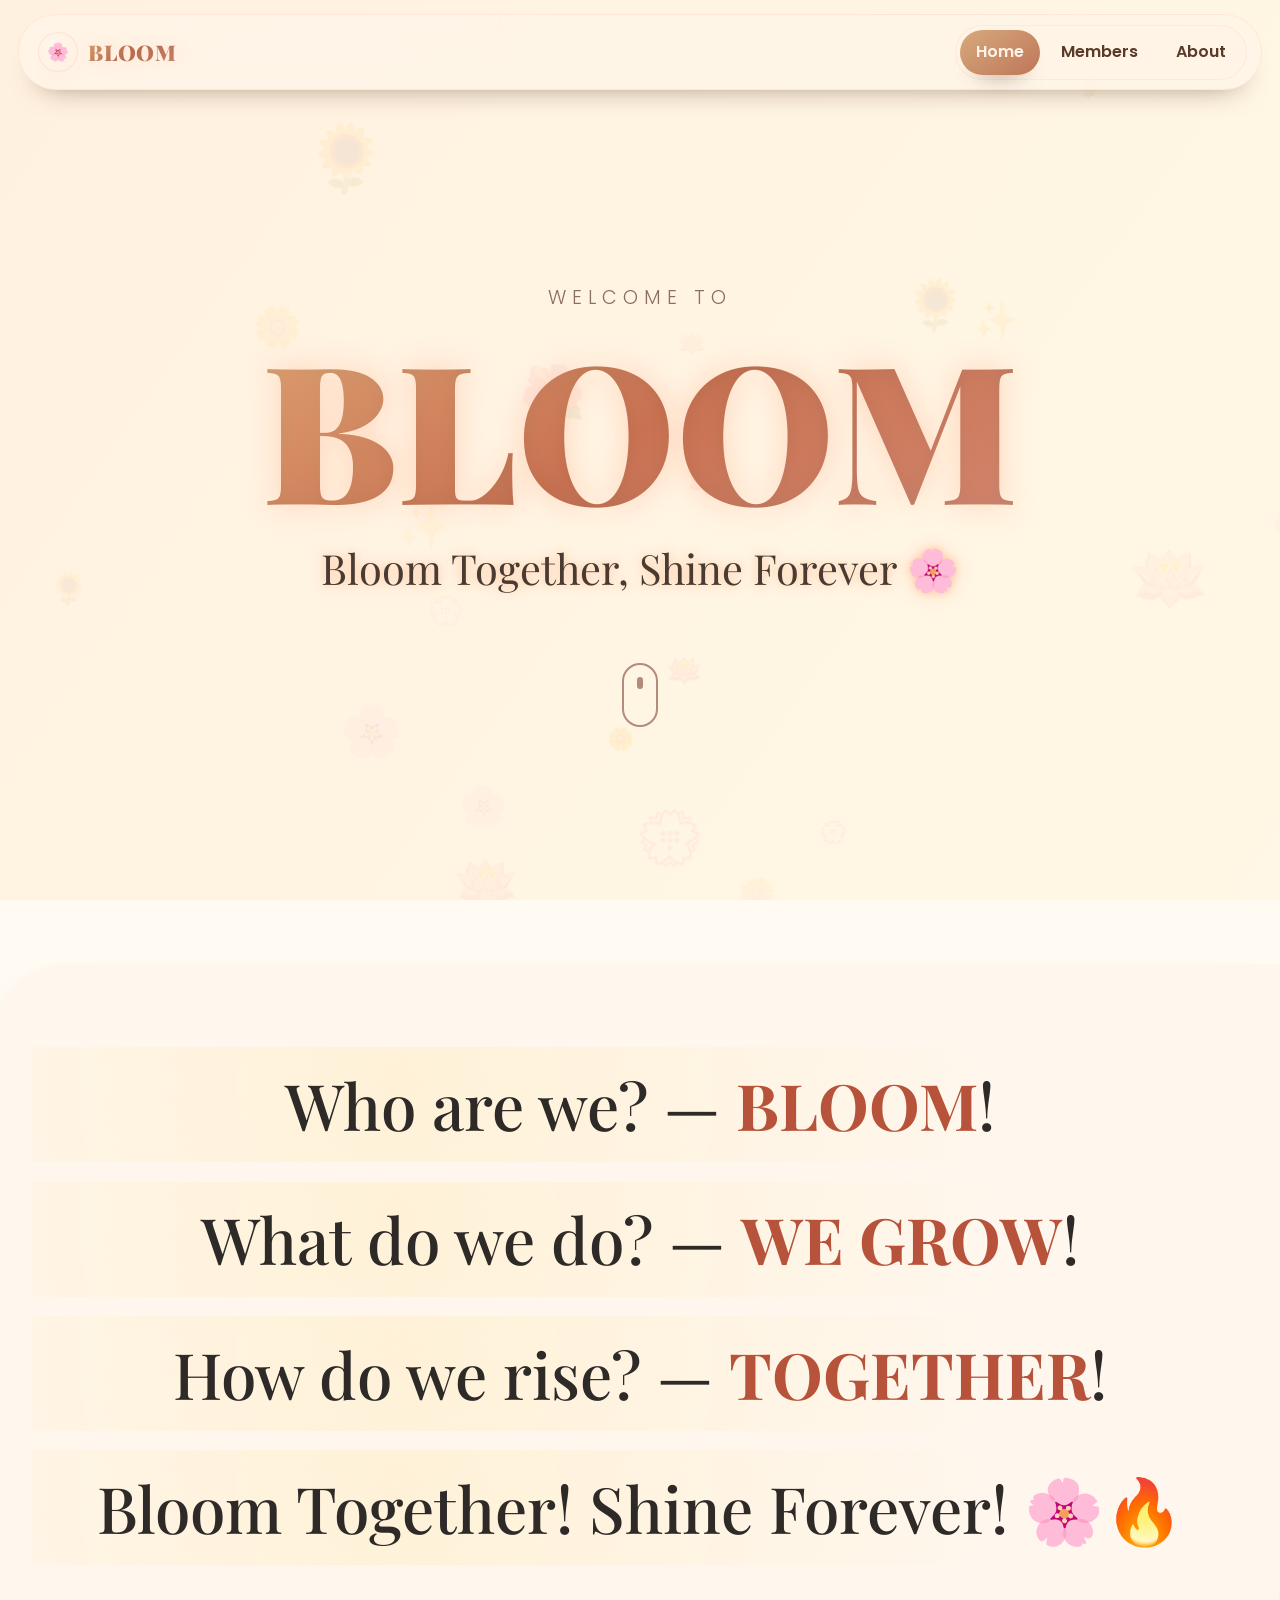
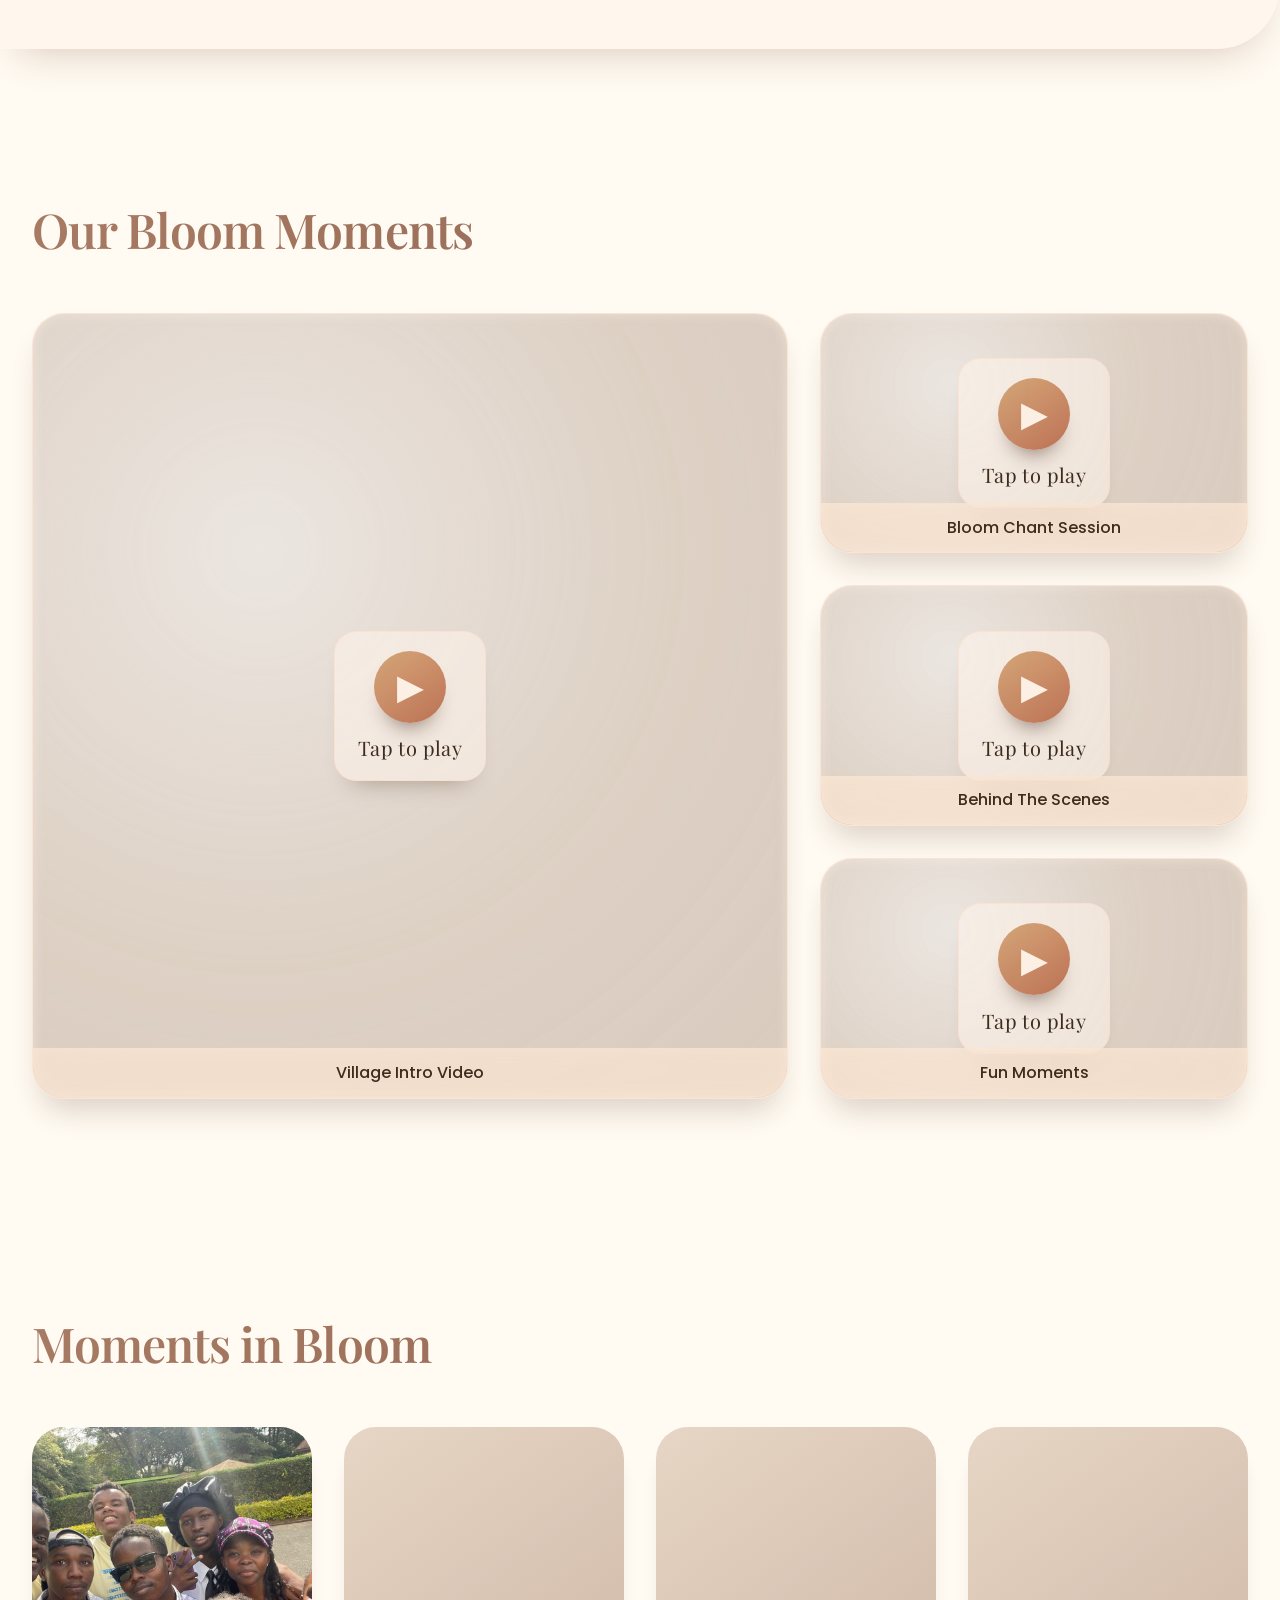
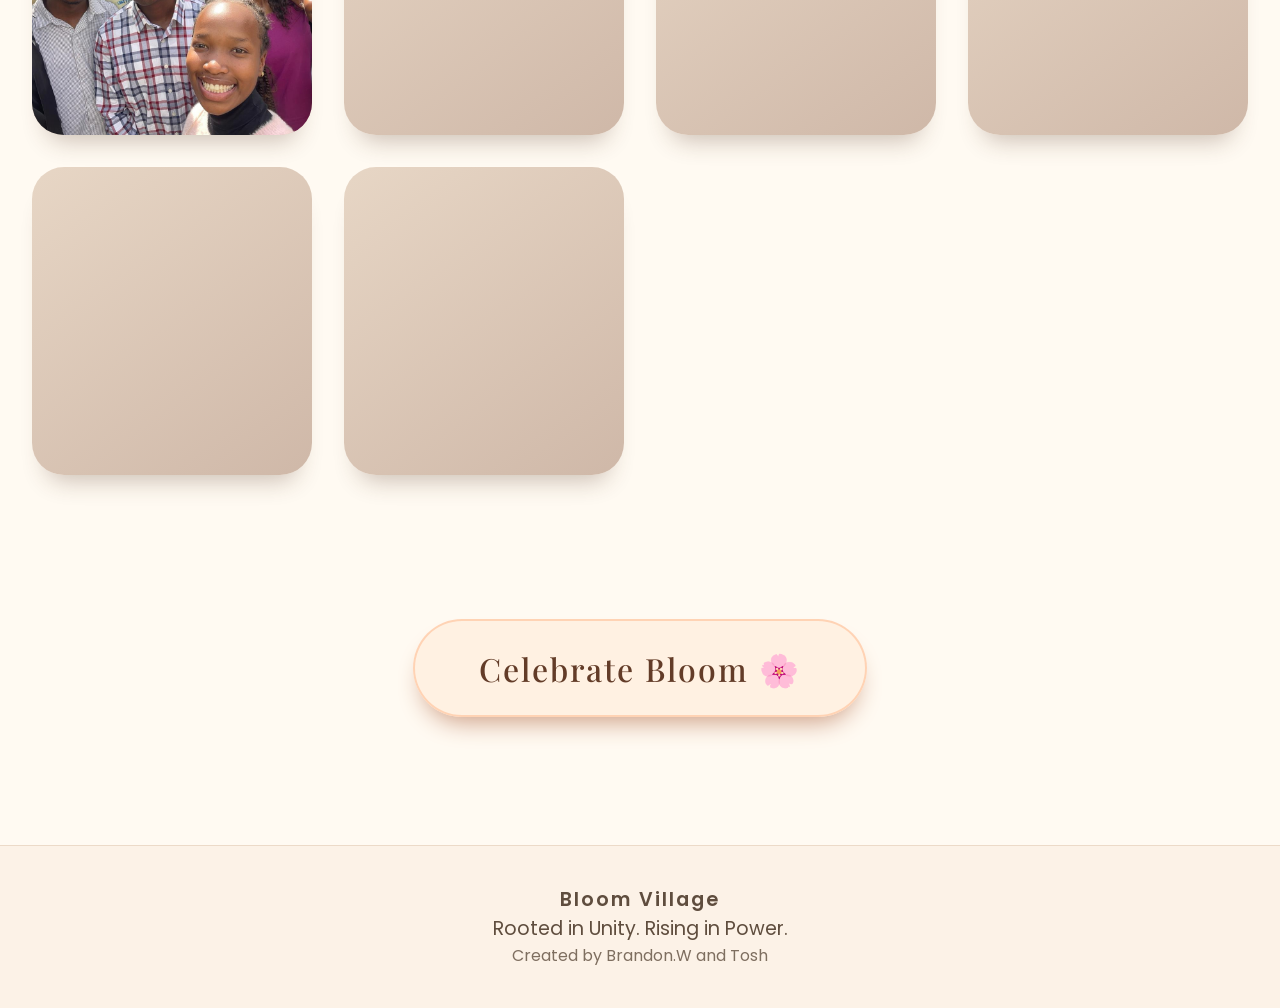
==== commit 27eee7a7: "Added fun moments videos" ====
--- a/index.html
+++ b/index.html
@@ -1041,7 +1041,7 @@
               </div>
 
               <div class="video-card fade-on-scroll">
-                <video playsinline preload="metadata" poster="assets/posters/fun.jpg">
+                <video playsinline preload="metadata" poster="assets/videos/Mavazi Ya Siku.mp4">
                   <source src="" type="video/mp4" />
                   Your browser does not support the video tag.
                 </video>
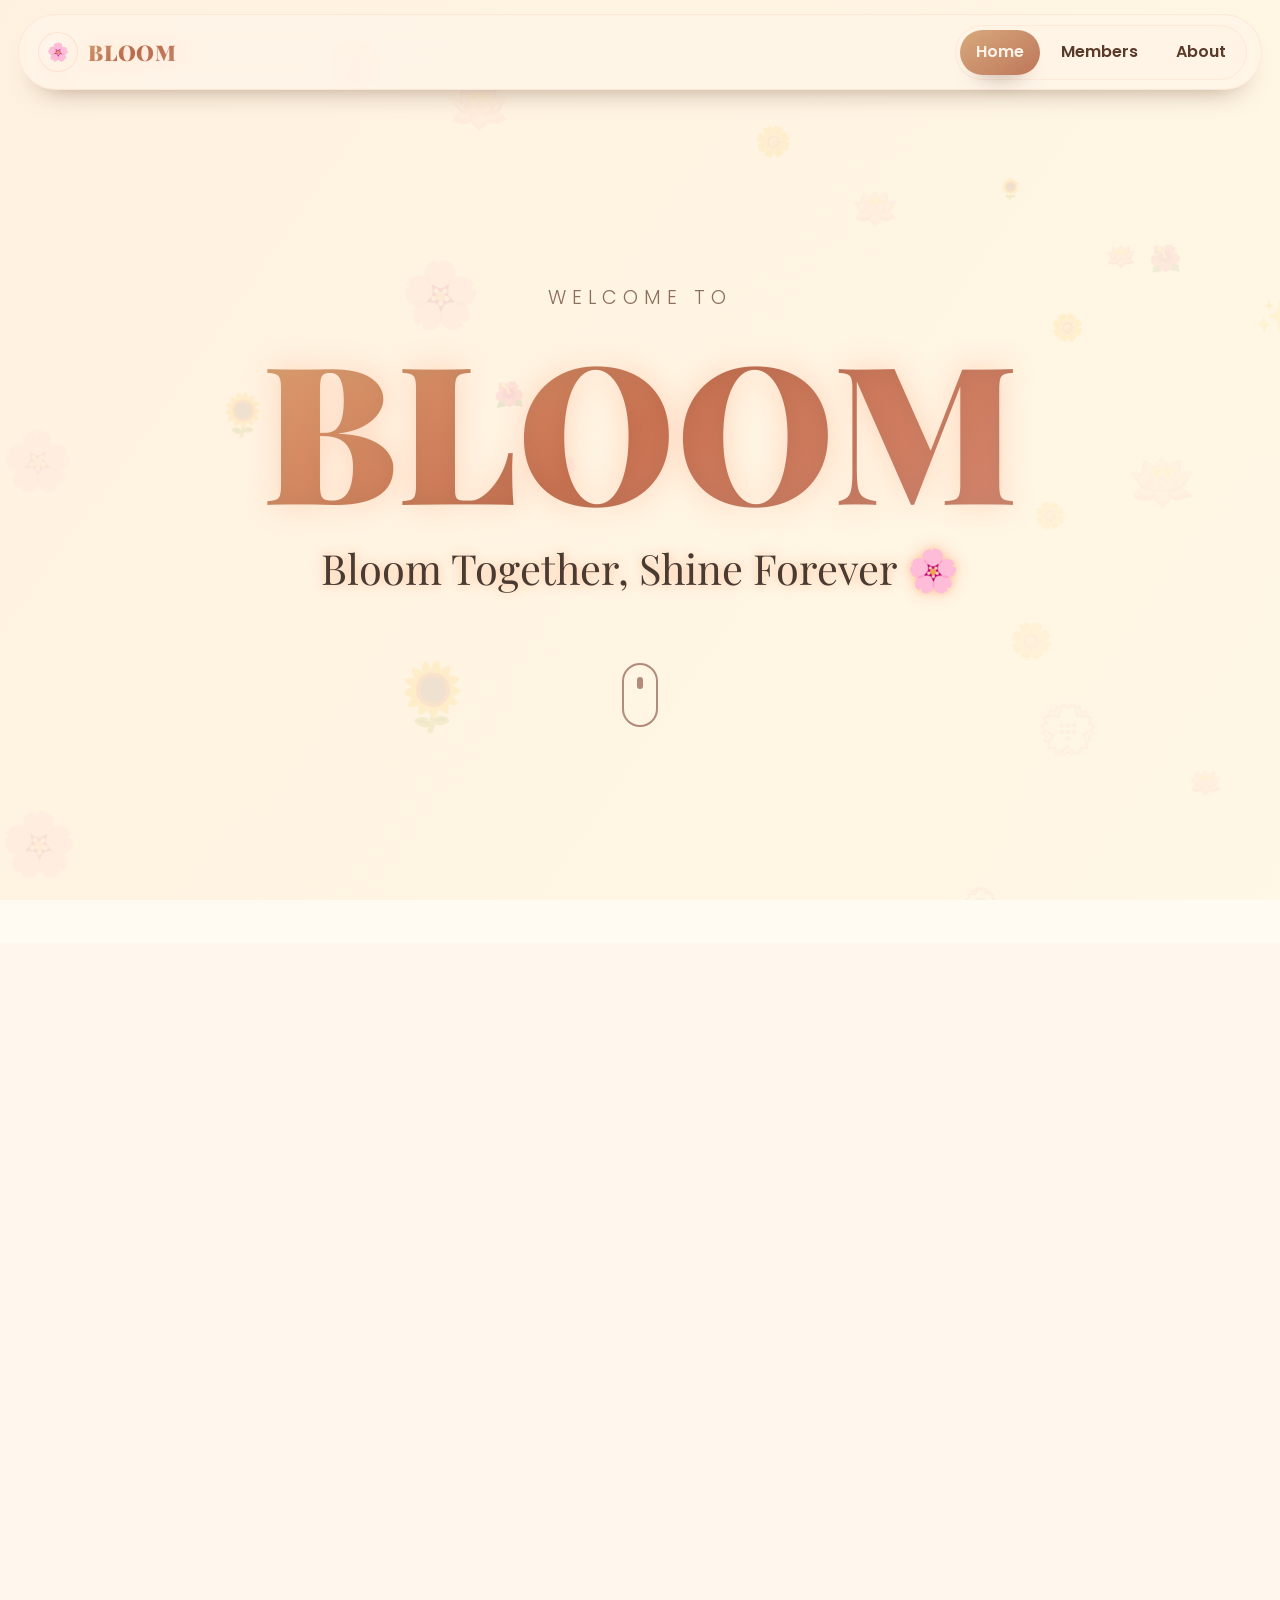
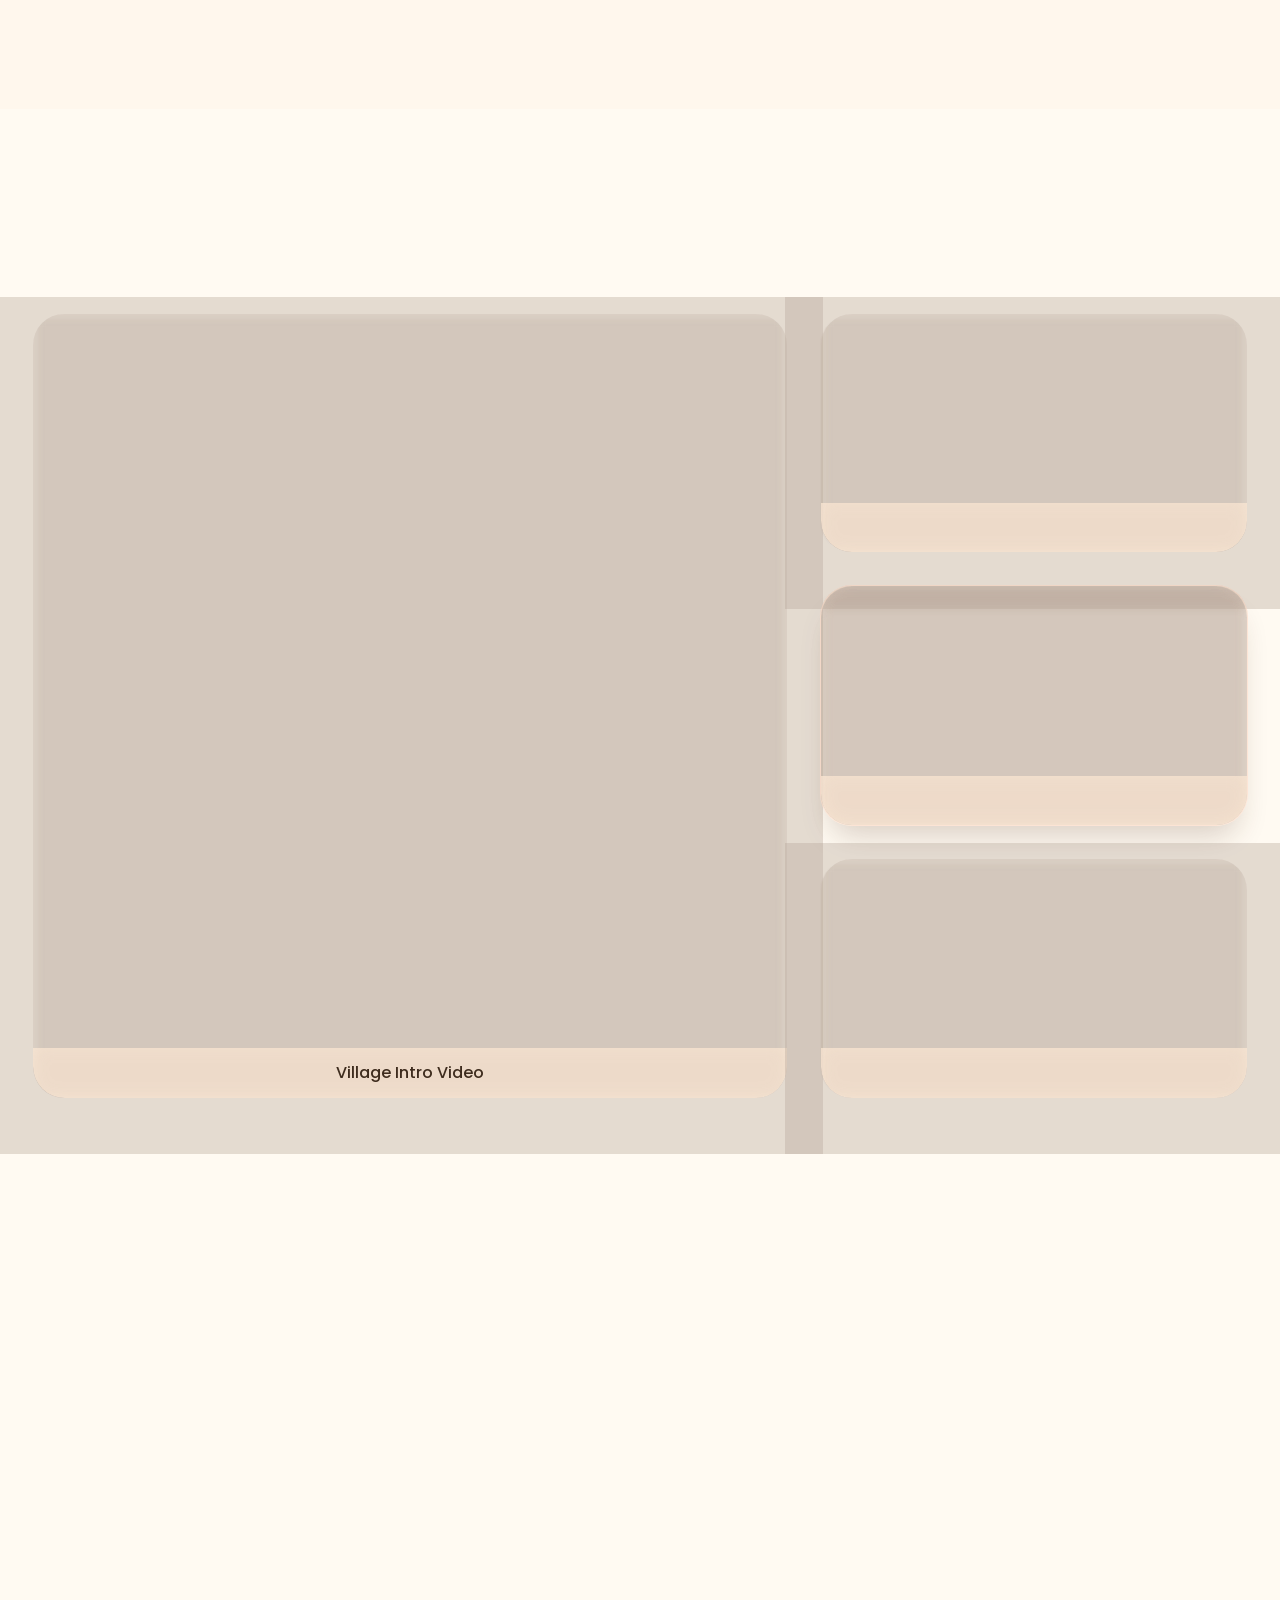
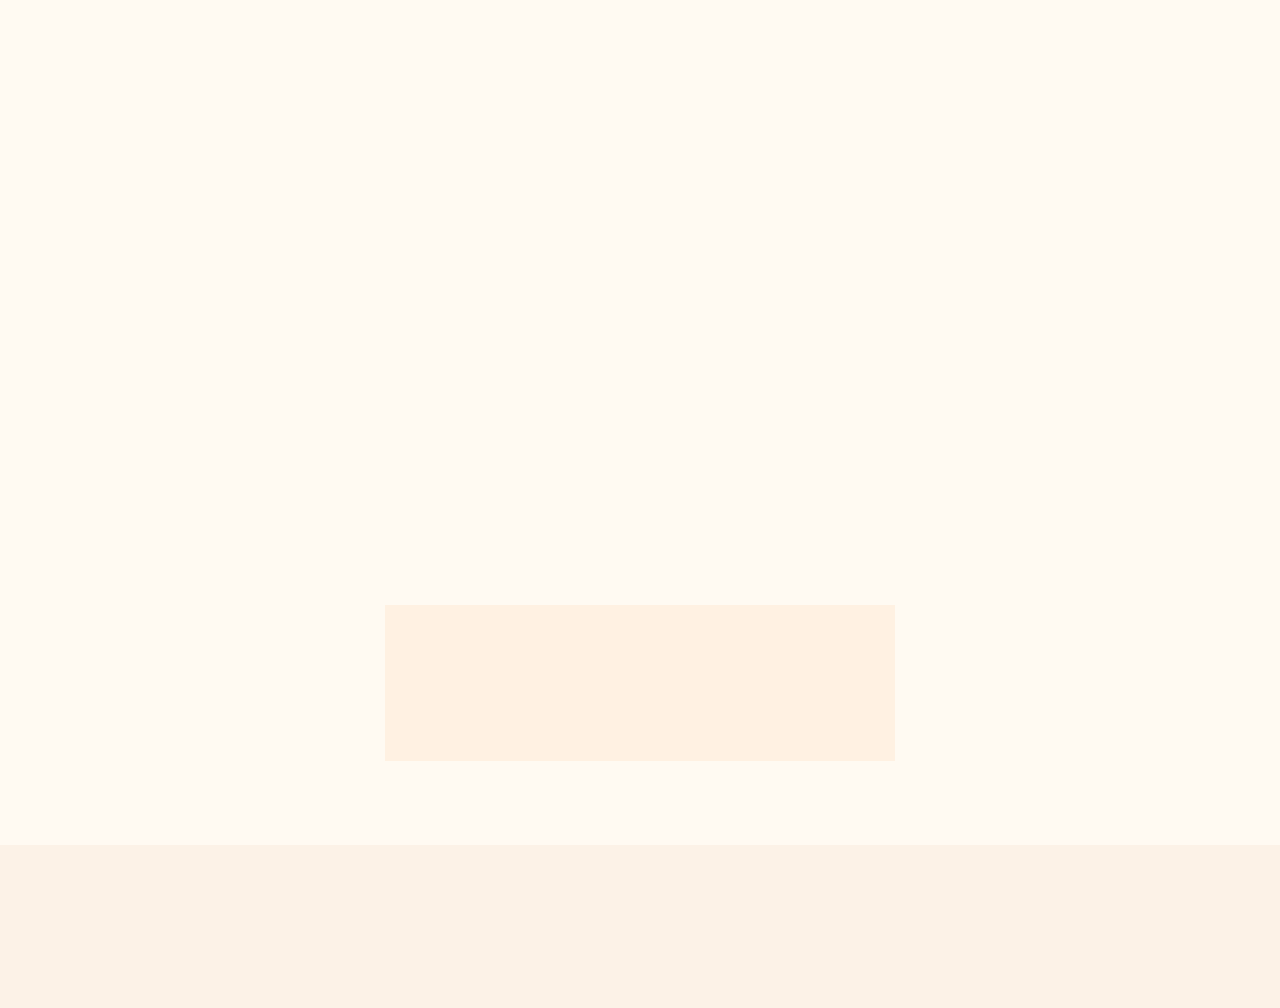
==== commit 9edb923d: "Added Fun Moments video" ====
--- a/index.html
+++ b/index.html
@@ -992,7 +992,7 @@
 
           <div class="video-showcase">
             <div class="featured-video video-card fade-on-scroll">
-              <video playsinline preload="metadata" poster="assets/posters/intro.jpg">
+              <video playsinline preload="metadata">
                 <source src="assets/videos/Group Intro Video.mp4" type="video/mp4" />
                 Your browser does not support the video tag.
               </video>
@@ -1009,7 +1009,7 @@
 
             <div class="video-grid">
               <div class="video-card fade-on-scroll">
-                <video playsinline preload="metadata" poster="assets/posters/chant.jpg">
+                <video playsinline preload="metadata">
                   <source src="assets/videos/Group Chant.mp4" type="video/mp4" />
                   Your browser does not support the video tag.
                 </video>
@@ -1025,7 +1025,7 @@
               </div>
 
               <div class="video-card fade-on-scroll">
-                <video playsinline preload="metadata" poster="assets/posters/bts.jpg">
+                <video playsinline preload="metadata">
                   <source src="assets/videos/Behind The Scenes.mp4" type="video/mp4" />
                   Your browser does not support the video tag.
                 </video>
@@ -1041,8 +1041,8 @@
               </div>
 
               <div class="video-card fade-on-scroll">
-                <video playsinline preload="metadata" poster="assets/videos/Mavazi Ya Siku.mp4">
-                  <source src="" type="video/mp4" />
+                <video playsinline preload="metadata">
+                  <source src="assets/videos/Mavazi Ya Siku.mp4" type="video/mp4" />
                   Your browser does not support the video tag.
                 </video>
 
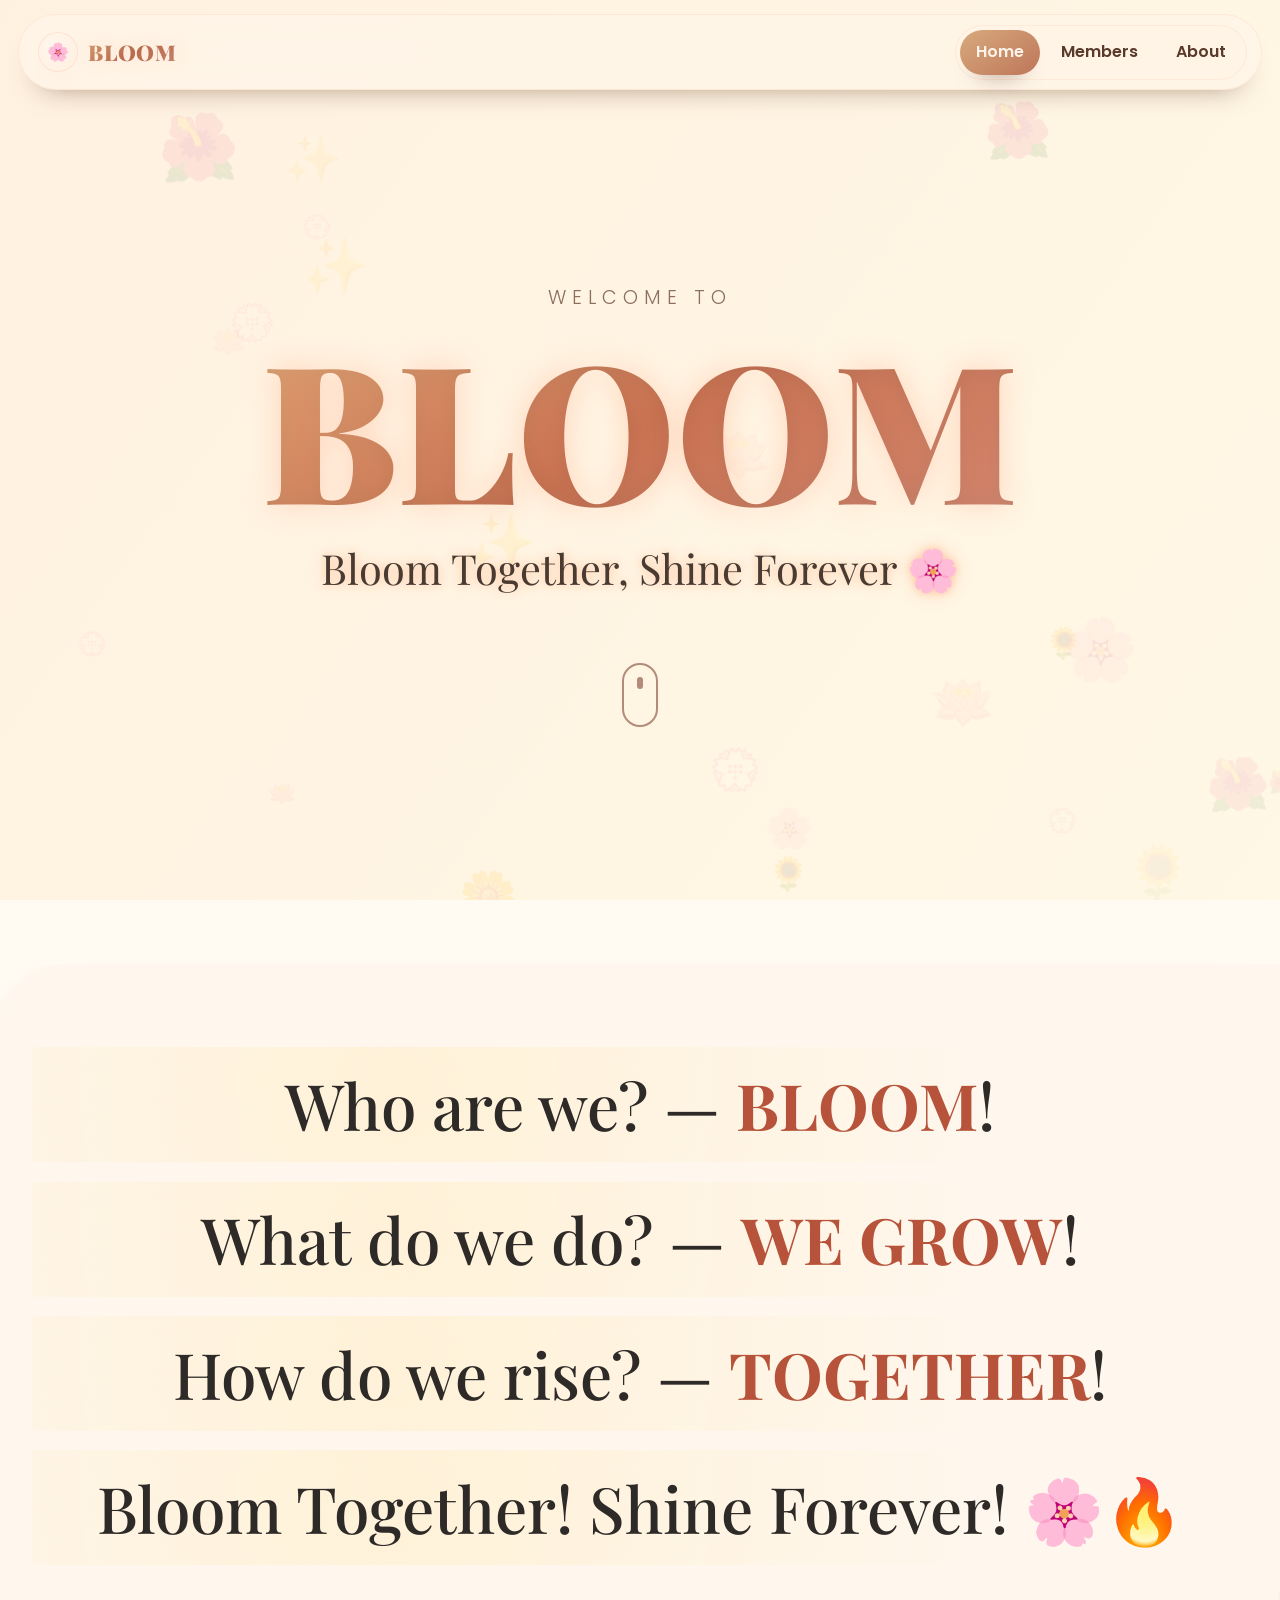
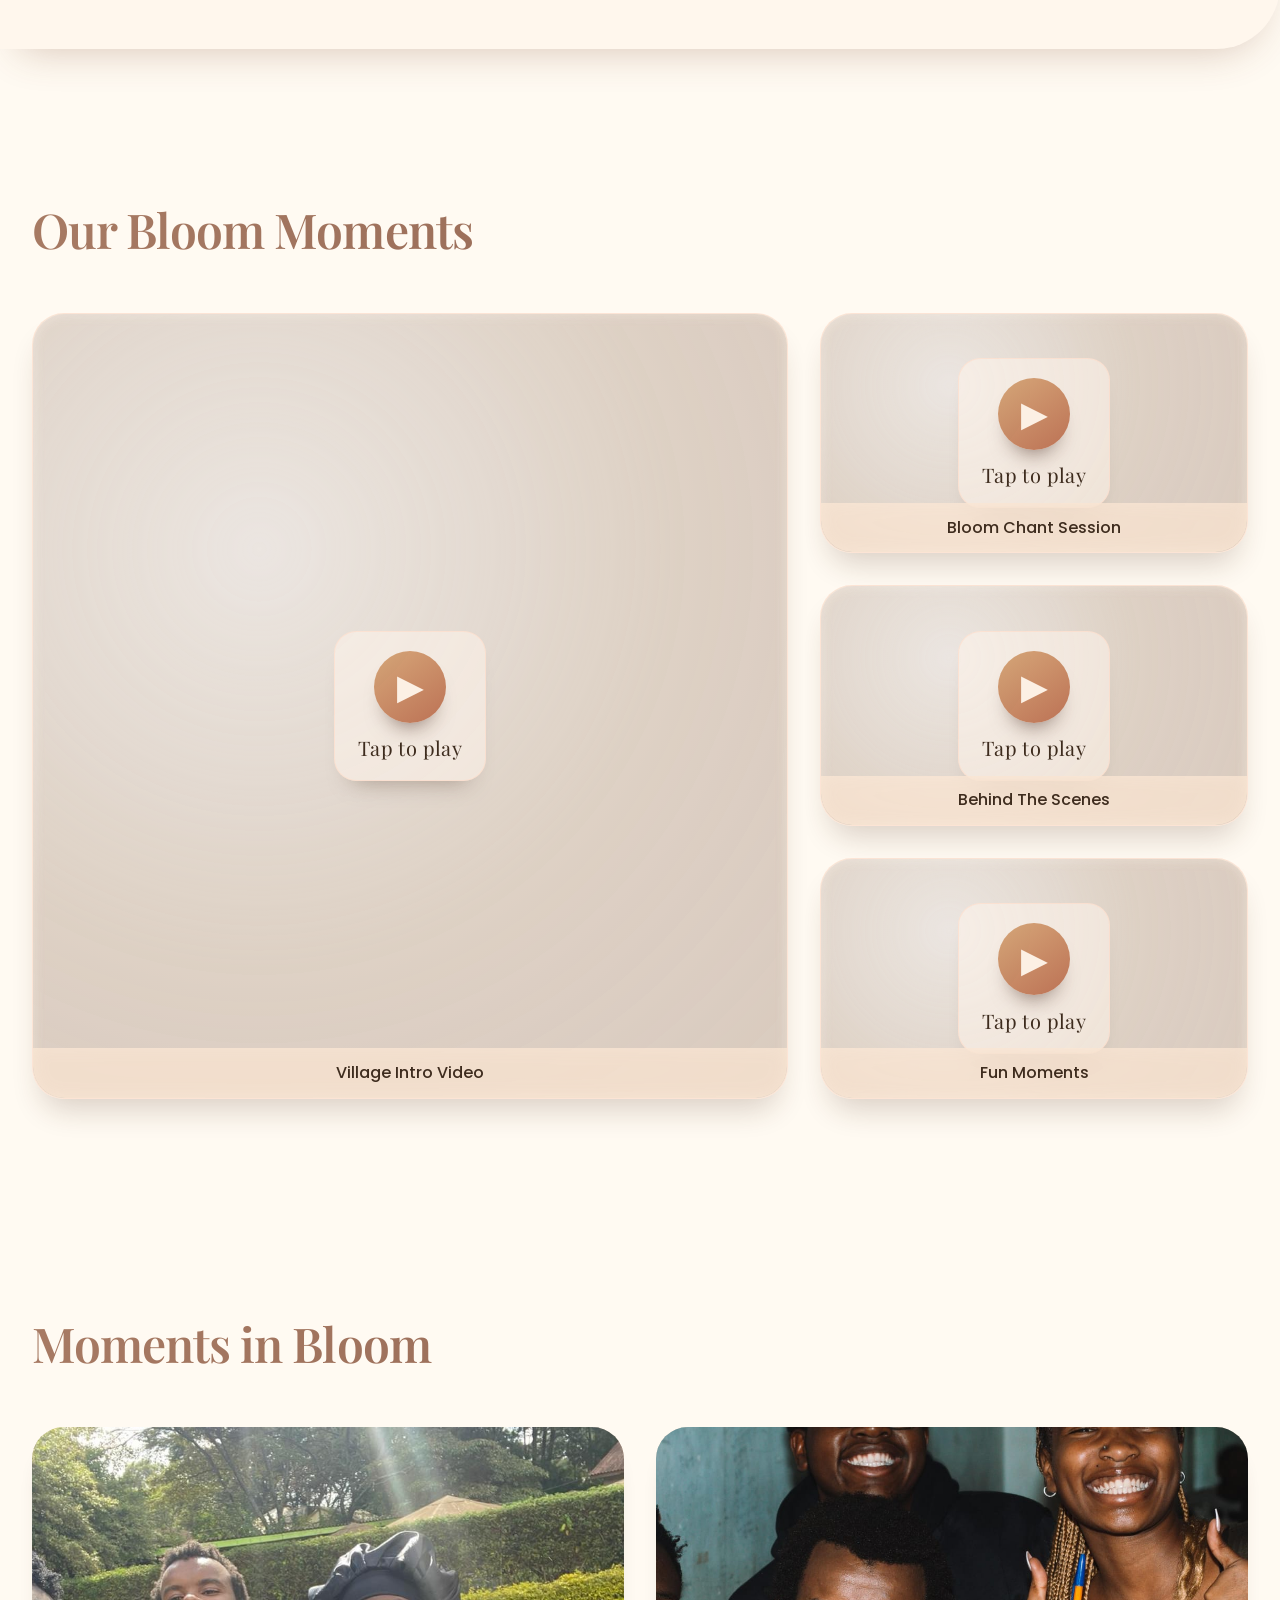
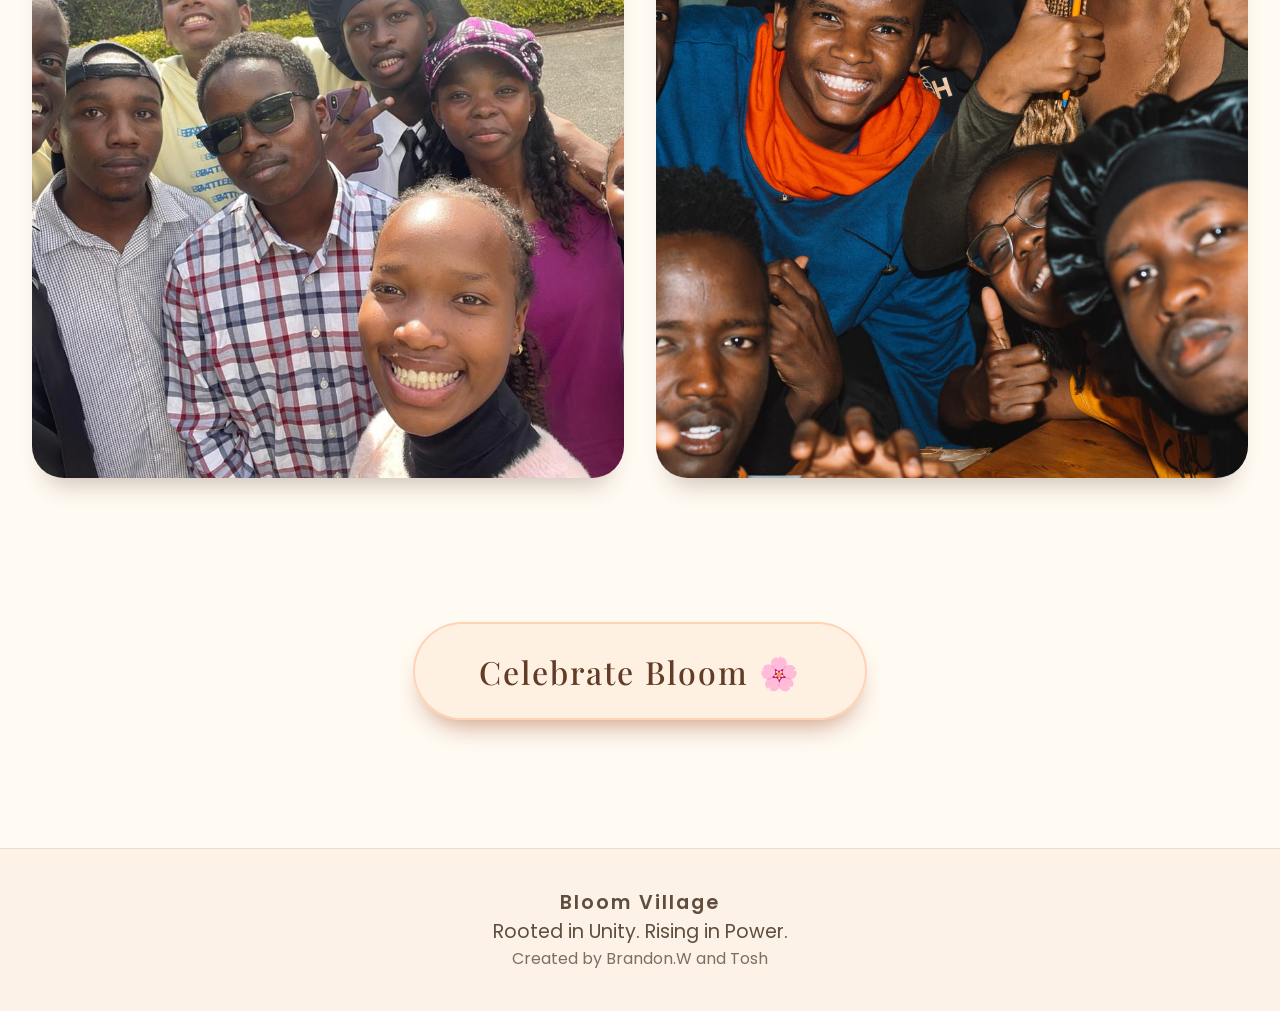
==== commit d3a5fe6d: "Revamped Member Page" ====
--- a/index.html
+++ b/index.html
@@ -993,7 +993,7 @@
           <div class="video-showcase">
             <div class="featured-video video-card fade-on-scroll">
               <video playsinline preload="metadata">
-                <source src="assets/videos/Group Intro Video.mp4" type="video/mp4" />
+                <source src="assets/videos/Moments/Group Intro Video.mp4" type="video/mp4" />
                 Your browser does not support the video tag.
               </video>
 
@@ -1010,7 +1010,7 @@
             <div class="video-grid">
               <div class="video-card fade-on-scroll">
                 <video playsinline preload="metadata">
-                  <source src="assets/videos/Group Chant.mp4" type="video/mp4" />
+                  <source src="assets/videos/Moments/Group Chant.mp4" type="video/mp4" />
                   Your browser does not support the video tag.
                 </video>
 
@@ -1026,7 +1026,7 @@
 
               <div class="video-card fade-on-scroll">
                 <video playsinline preload="metadata">
-                  <source src="assets/videos/Behind The Scenes.mp4" type="video/mp4" />
+                  <source src="assets/videos/Moments/Behind The Scenes.mp4" type="video/mp4" />
                   Your browser does not support the video tag.
                 </video>
 
@@ -1042,7 +1042,7 @@
 
               <div class="video-card fade-on-scroll">
                 <video playsinline preload="metadata">
-                  <source src="assets/videos/Mavazi Ya Siku.mp4" type="video/mp4" />
+                  <source src="assets/videos/Moments/Mavazi Ya Siku.mp4" type="video/mp4" />
                   Your browser does not support the video tag.
                 </video>
 
@@ -1064,33 +1064,17 @@
 
           <div class="gallery-grid">
             <div class="photo-item fade-on-scroll">
-              <img src="assets/images/group photo.png" alt="Bloom Gathering" loading="lazy" />
+              <img
+                src="assets/images/moments/group photo.png"
+                alt="Bloom Gathering"
+                loading="lazy"
+              />
               <div class="photo-caption">Bloom Gathering</div>
             </div>
 
             <div class="photo-item fade-on-scroll">
-              <img src="" alt="Team Energy" loading="lazy" />
+              <img src="assets/images/moments/Team Energy.jpeg" alt="Team Energy" loading="lazy" />
               <div class="photo-caption">Team Energy</div>
-            </div>
-
-            <div class="photo-item fade-on-scroll">
-              <img src="" alt="Golden Hour" loading="lazy" />
-              <div class="photo-caption">Golden Hour</div>
-            </div>
-
-            <div class="photo-item fade-on-scroll">
-              <img src="" alt="Rooted Together" loading="lazy" />
-              <div class="photo-caption">Rooted Together</div>
-            </div>
-
-            <div class="photo-item fade-on-scroll">
-              <img src="" alt="Village Dance" loading="lazy" />
-              <div class="photo-caption">Village Dance</div>
-            </div>
-
-            <div class="photo-item fade-on-scroll">
-              <img src="" alt="Power of Unity" loading="lazy" />
-              <div class="photo-caption">Power of Unity</div>
             </div>
           </div>
         </section>
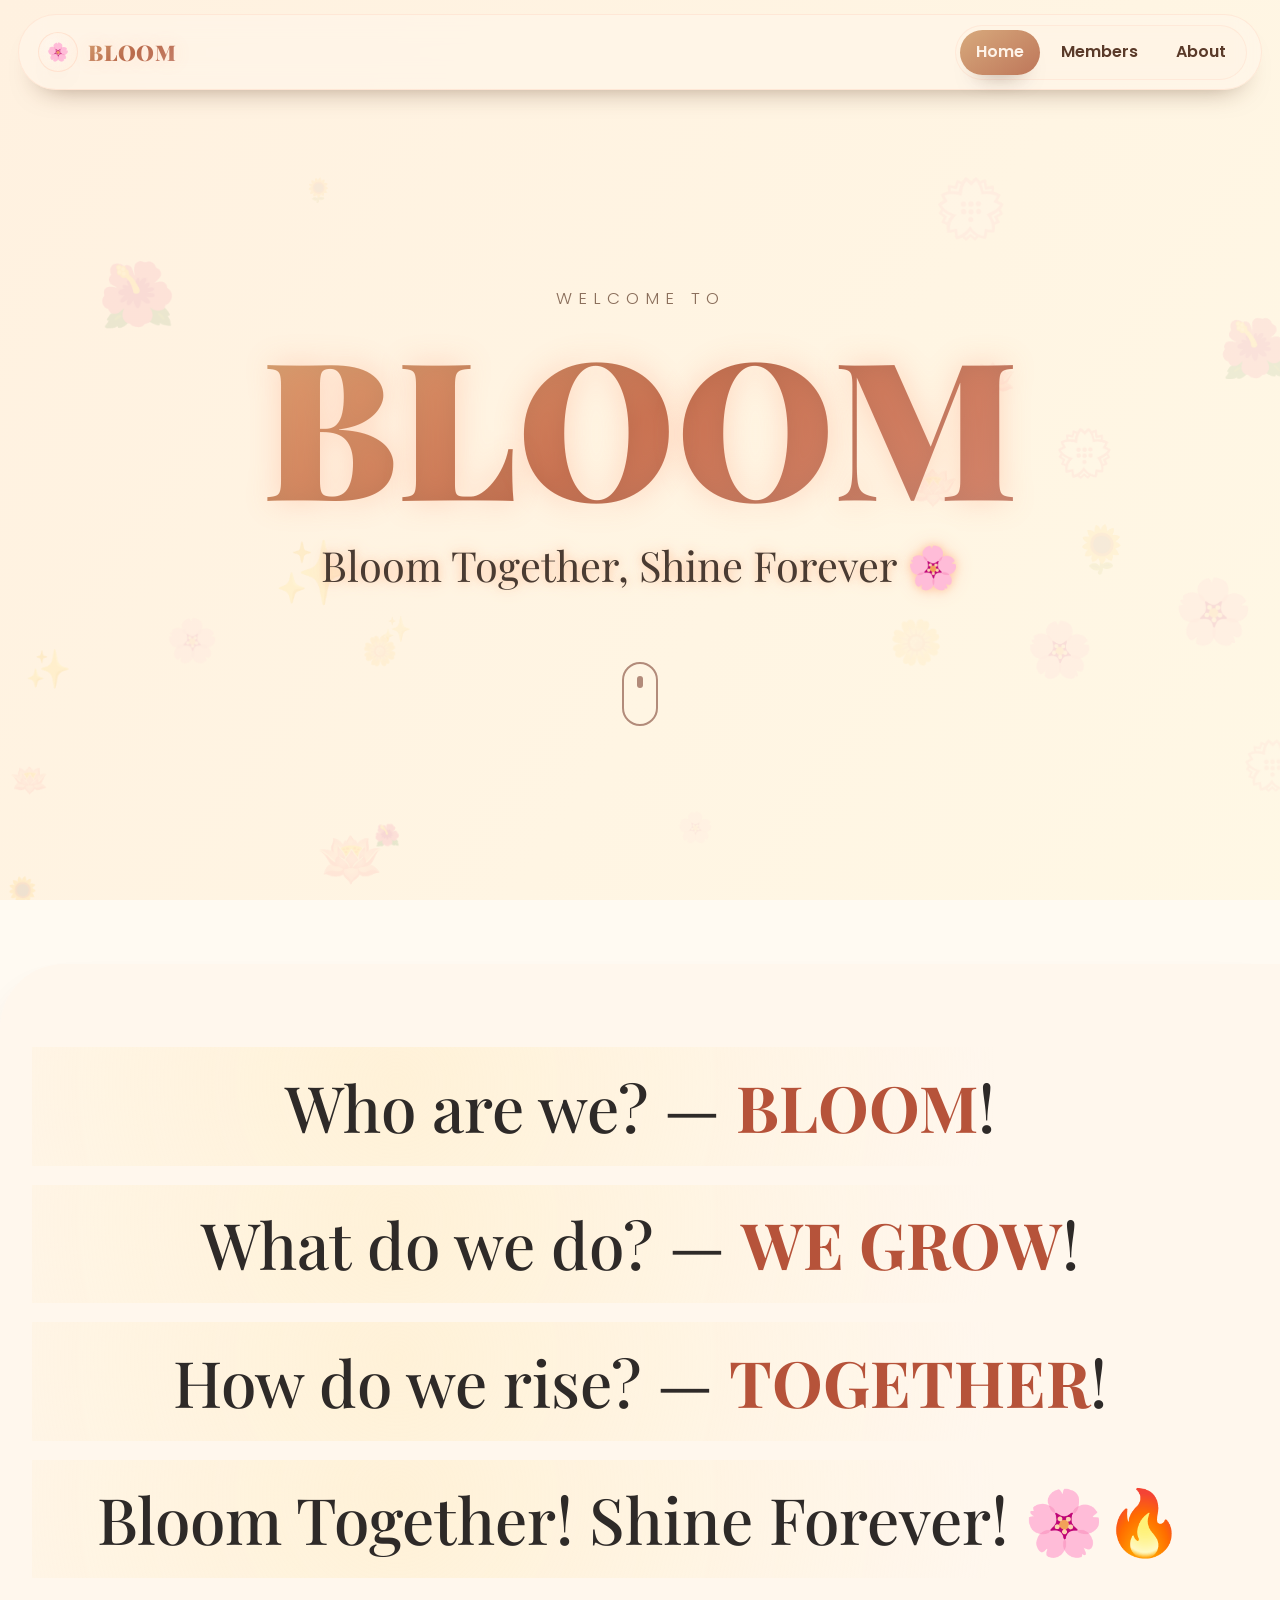
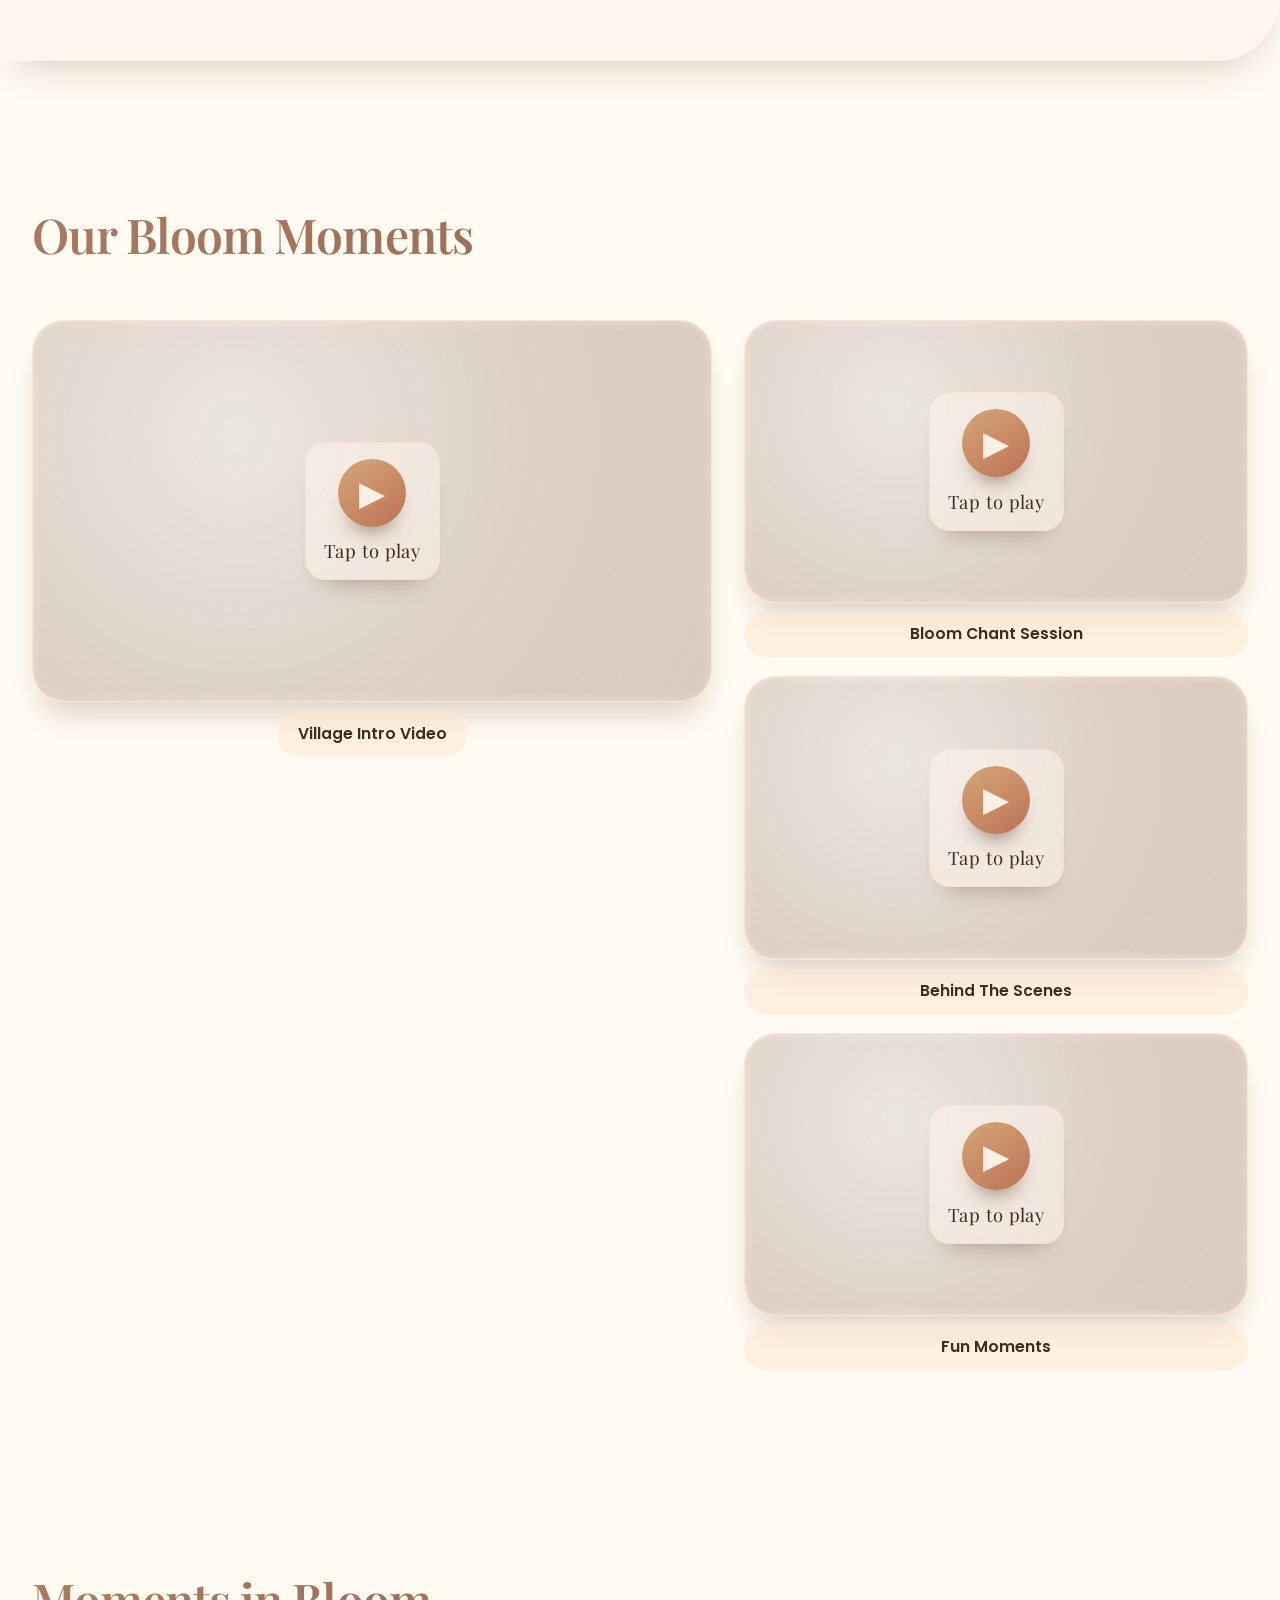
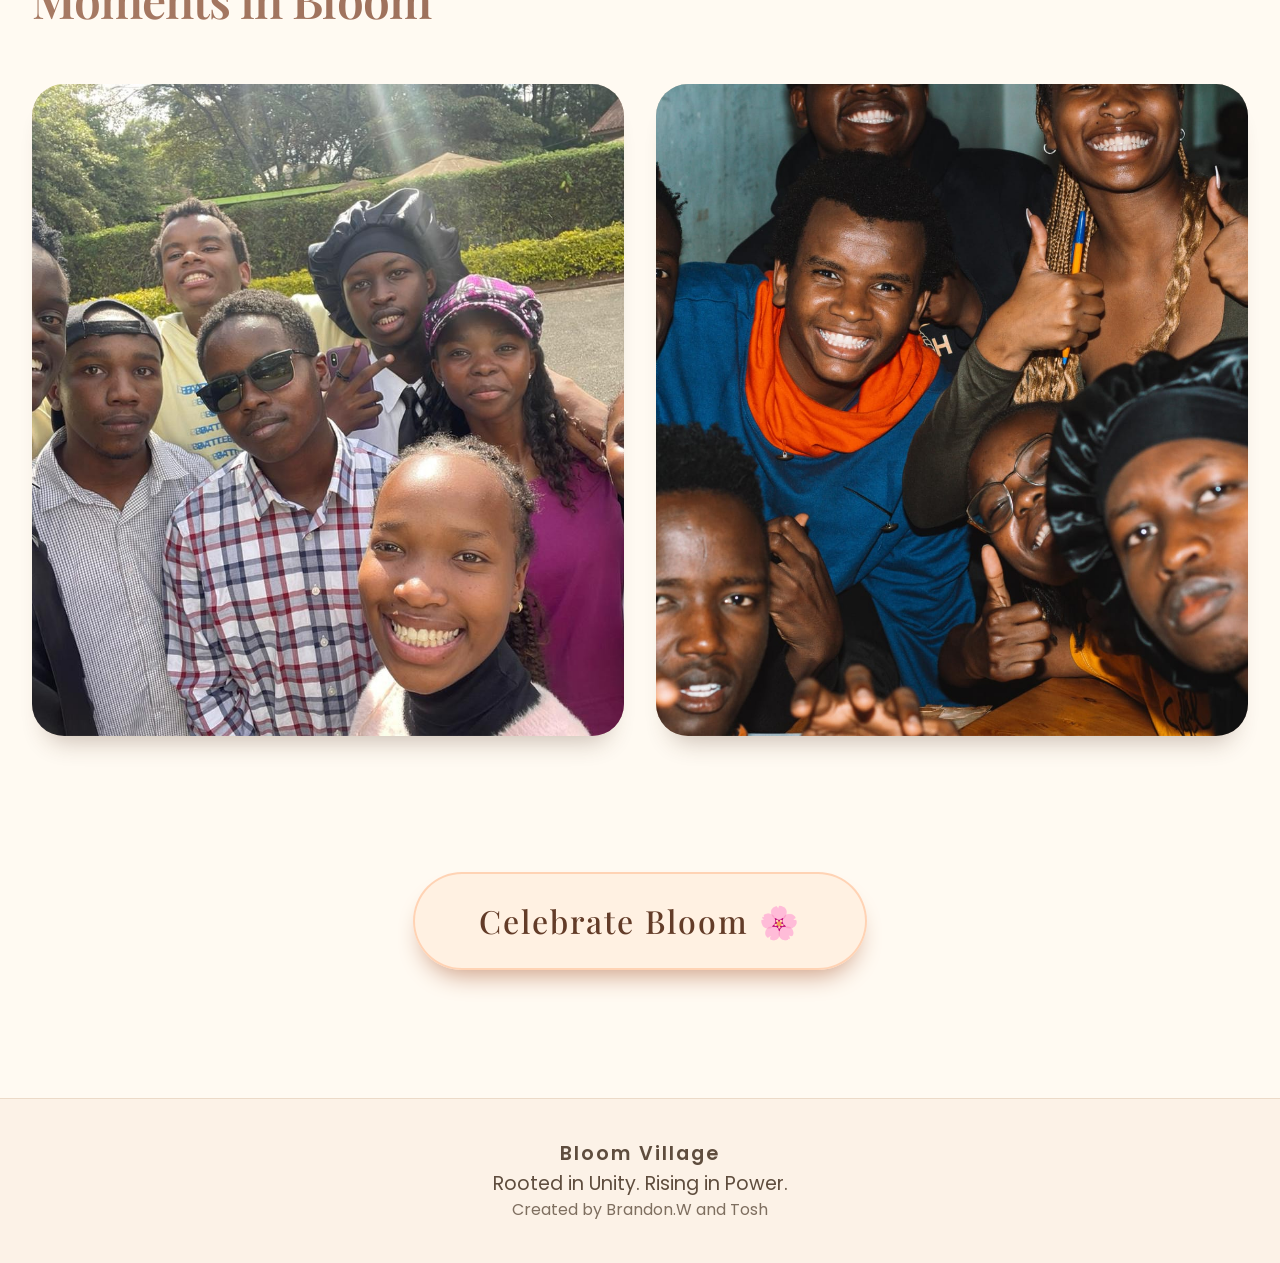
==== commit 93d63a72: "Separated code into html,css and js. Added Birthday announcement Feature" ====
--- a/index.html
+++ b/index.html
@@ -12,914 +12,11 @@
     <link rel="preconnect" href="https://fonts.googleapis.com" />
     <link rel="preconnect" href="https://fonts.gstatic.com" crossorigin />
     <link
-      href="https://fonts.googleapis.com/css2?family=Playfair+Display:wght@400;700;900&family=Poppins:wght@300;400;500;600&display=swap"
+      href="https://fonts.googleapis.com/css2?family=Playfair+Display:wght@400;700;900&family=Poppins:wght@300;400;500;600;700&display=swap"
       rel="stylesheet"
     />
     <link rel="icon" type="image/png" href="assets/images/favicon.png" />
-
-    <style>
-      :root {
-        --ink: #2e2a28;
-        --ink-soft: #4a3b32;
-        --brand-a: #d4a373;
-        --brand-b: #b86b4d;
-        --brand-c: #c4826e;
-        --glass: rgba(255, 245, 235, 0.62);
-        --glass-strong: rgba(255, 235, 215, 0.78);
-        --stroke: rgba(255, 220, 200, 0.55);
-        --shadow: 0 20px 35px -18px rgba(70, 40, 20, 0.35);
-        --nav-h: 76px;
-      }
-
-      * {
-        margin: 0;
-        padding: 0;
-        box-sizing: border-box;
-      }
-      html {
-        scroll-behavior: smooth;
-        overflow-x: hidden;
-      }
-
-      body {
-        font-family: "Poppins", sans-serif;
-        background: #fffaf2;
-        color: var(--ink);
-        line-height: 1.5;
-        overflow-x: hidden;
-        opacity: 0;
-        animation: bodyFadeIn 1.4s cubic-bezier(0.23, 1, 0.32, 1) forwards;
-      }
-
-      @keyframes bodyFadeIn {
-        0% {
-          opacity: 0;
-        }
-        100% {
-          opacity: 1;
-        }
-      }
-
-      /* Skip link (keyboard accessibility) */
-      .skip-link {
-        position: absolute;
-        left: -999px;
-        top: 10px;
-        z-index: 10001;
-        padding: 0.7rem 1rem;
-        border-radius: 999px;
-        background: rgba(255, 245, 235, 0.95);
-        border: 1px solid rgba(255, 220, 200, 0.8);
-        color: var(--ink);
-        box-shadow: var(--shadow);
-        text-decoration: none;
-        font-weight: 600;
-      }
-      .skip-link:focus {
-        left: 12px;
-      }
-
-      /* ---------- NAVBAR (NEW) ---------- */
-      .site-header {
-        position: fixed;
-        top: 0;
-        left: 0;
-        right: 0;
-        z-index: 9998;
-        padding: 0.9rem 1.1rem;
-        pointer-events: none; /* allow background petals to remain non-interactive; we'll re-enable inside nav */
-      }
-
-      .nav {
-        pointer-events: auto;
-        max-width: 1300px;
-        margin: 0 auto;
-        height: var(--nav-h);
-        display: flex;
-        align-items: center;
-        justify-content: space-between;
-        gap: 1rem;
-
-        background: var(--glass);
-        backdrop-filter: blur(12px);
-        border: 1px solid var(--stroke);
-        border-radius: 999px;
-        padding: 0.65rem 0.9rem 0.65rem 1.2rem;
-        box-shadow: 0 18px 28px -22px rgba(80, 45, 20, 0.55);
-      }
-
-      .brand {
-        display: inline-flex;
-        align-items: center;
-        gap: 0.65rem;
-        text-decoration: none;
-        white-space: nowrap;
-      }
-
-      .brand-mark {
-        width: 40px;
-        height: 40px;
-        border-radius: 999px;
-        display: grid;
-        place-items: center;
-        background: radial-gradient(
-          circle at 30% 30%,
-          rgba(255, 245, 235, 0.9),
-          rgba(255, 235, 215, 0.4)
-        );
-        border: 1px solid rgba(255, 220, 200, 0.75);
-        box-shadow: 0 16px 22px -18px rgba(70, 35, 15, 0.5);
-        font-size: 1.1rem;
-      }
-
-      .brand-name {
-        font-family: "Playfair Display", serif;
-        font-weight: 900;
-        letter-spacing: 0.02em;
-        font-size: 1.35rem;
-        background: linear-gradient(145deg, var(--brand-a), var(--brand-b), var(--brand-c));
-        -webkit-background-clip: text;
-        background-clip: text;
-        color: transparent;
-        text-shadow: 0 0 18px rgba(255, 140, 100, 0.18);
-      }
-
-      .nav-links {
-        display: flex;
-        align-items: center;
-        gap: 0.35rem;
-        padding: 0.25rem;
-        border-radius: 999px;
-        background: rgba(255, 240, 225, 0.35);
-        border: 1px solid rgba(255, 220, 200, 0.45);
-      }
-
-      .nav-link {
-        text-decoration: none;
-        color: #5a3a29;
-        font-weight: 600;
-        padding: 0.65rem 1rem;
-        border-radius: 999px;
-        transition:
-          transform 0.25s ease,
-          background 0.25s ease,
-          box-shadow 0.25s ease;
-        outline: none;
-      }
-
-      .nav-link:hover {
-        transform: translateY(-1px);
-        background: rgba(255, 240, 220, 0.75);
-        box-shadow: 0 16px 20px -18px rgba(70, 35, 15, 0.55);
-      }
-
-      .nav-link:focus-visible {
-        outline: 3px solid rgba(255, 170, 122, 0.95);
-        outline-offset: 2px;
-      }
-
-      /* Active (Home on this page) */
-      .nav-link.is-active {
-        background: linear-gradient(145deg, rgba(212, 163, 115, 0.92), rgba(184, 107, 77, 0.92));
-        color: rgba(255, 245, 235, 0.98);
-        box-shadow: 0 16px 22px -18px rgba(50, 20, 10, 0.6);
-      }
-
-      /* Mobile menu toggle */
-      .nav-toggle {
-        display: none;
-        border: 1px solid rgba(255, 220, 200, 0.65);
-        background: rgba(255, 245, 235, 0.75);
-        backdrop-filter: blur(10px);
-        color: #5a3a29;
-        border-radius: 999px;
-        padding: 0.65rem 0.9rem;
-        font-weight: 700;
-        cursor: pointer;
-        box-shadow: 0 16px 20px -18px rgba(70, 35, 15, 0.5);
-      }
-      .nav-toggle:focus-visible {
-        outline: 3px solid rgba(255, 170, 122, 0.95);
-        outline-offset: 2px;
-      }
-
-      .nav-drawer {
-        display: none;
-        position: absolute;
-        top: calc(0.9rem + var(--nav-h) + 0.55rem);
-        left: 1.1rem;
-        right: 1.1rem;
-        max-width: 1300px;
-        margin: 0 auto;
-        background: rgba(255, 245, 235, 0.86);
-        backdrop-filter: blur(14px);
-        border: 1px solid rgba(255, 220, 200, 0.7);
-        border-radius: 1.5rem;
-        box-shadow: 0 28px 45px -28px rgba(50, 25, 10, 0.6);
-        padding: 0.6rem;
-      }
-
-      .nav-drawer a {
-        display: block;
-        padding: 0.9rem 1rem;
-        border-radius: 1.1rem;
-        color: #5a3a29;
-        font-weight: 700;
-        text-decoration: none;
-      }
-      .nav-drawer a:hover {
-        background: rgba(255, 235, 215, 0.75);
-      }
-      .nav-drawer a.is-active {
-        background: linear-gradient(145deg, rgba(212, 163, 115, 0.92), rgba(184, 107, 77, 0.92));
-        color: rgba(255, 245, 235, 0.98);
-      }
-
-      .nav-drawer.open {
-        display: block;
-      }
-
-      /* Background */
-      .gradient-bg {
-        position: fixed;
-        inset: 0;
-        width: 100%;
-        height: 100%;
-        background: linear-gradient(125deg, #fff1e0 0%, #fff9e6 40%, #ffe6e9 80%, #fff1dd 100%);
-        background-size: 300% 300%;
-        animation: softGradientShift 16s ease infinite;
-        z-index: -2;
-        pointer-events: none;
-      }
-
-      @keyframes softGradientShift {
-        0% {
-          background-position: 0% 50%;
-        }
-        50% {
-          background-position: 100% 50%;
-        }
-        100% {
-          background-position: 0% 50%;
-        }
-      }
-
-      .petal-container {
-        position: fixed;
-        inset: 0;
-        width: 100%;
-        height: 100%;
-        pointer-events: none;
-        z-index: -1;
-        overflow: hidden;
-        will-change: transform;
-      }
-
-      .petal {
-        position: absolute;
-        color: rgba(255, 200, 200, 0.25);
-        font-size: clamp(1.2rem, 6vw, 3.5rem);
-        user-select: none;
-        animation: floatPetals 20s linear infinite;
-        opacity: 0.5;
-        transform-origin: center;
-        will-change: transform, opacity;
-      }
-
-      @keyframes floatPetals {
-        0% {
-          transform: translateY(110vh) rotate(0deg) scale(0.8);
-          opacity: 0.2;
-        }
-        50% {
-          opacity: 0.5;
-        }
-        100% {
-          transform: translateY(-20vh) rotate(360deg) scale(1.2);
-          opacity: 0;
-        }
-      }
-
-      .content {
-        position: relative;
-        z-index: 5;
-        padding-top: calc(
-          var(--nav-h) + 2.2rem
-        ); /* prevents the fixed nav from covering the hero */
-      }
-
-      main {
-        display: block;
-      }
-
-      section {
-        max-width: 1300px;
-        margin: 0 auto;
-        padding: 5rem 2rem;
-      }
-
-      .hero-section {
-        min-height: calc(100vh - (var(--nav-h) + 2.2rem));
-        display: flex;
-        align-items: center;
-        justify-content: center;
-        text-align: center;
-        padding: 2rem;
-      }
-
-      .hero-content {
-        max-width: 1000px;
-        transform: translateY(0);
-        animation: slideUpFade 1.2s ease-out;
-        will-change: transform;
-      }
-
-      @keyframes slideUpFade {
-        0% {
-          opacity: 0;
-          transform: translateY(40px);
-        }
-        100% {
-          opacity: 1;
-          transform: translateY(0);
-        }
-      }
-
-      .small-label {
-        font-size: 1.2rem;
-        letter-spacing: 6px;
-        text-transform: uppercase;
-        color: #8b6f5c;
-        font-weight: 300;
-        margin-bottom: 1rem;
-      }
-
-      .main-title {
-        font-family: "Playfair Display", serif;
-        font-size: clamp(5rem, 20vw, 12rem);
-        font-weight: 900;
-        line-height: 1;
-        background: linear-gradient(145deg, var(--brand-a), var(--brand-b), var(--brand-c));
-        -webkit-background-clip: text;
-        background-clip: text;
-        color: transparent;
-        text-shadow: 0 0 30px rgba(255, 140, 100, 0.3);
-        margin-bottom: 1rem;
-      }
-
-      .glowing-sub {
-        font-size: clamp(1.5rem, 4vw, 2.6rem);
-        font-weight: 300;
-        font-family: "Playfair Display", serif;
-        color: var(--ink-soft);
-        text-shadow:
-          0 0 10px #ffc6a0,
-          0 0 20px #ffdbc5;
-        animation: softGlowPulse 3s infinite ease-in-out;
-      }
-
-      @keyframes softGlowPulse {
-        0% {
-          text-shadow:
-            0 0 8px #ffe1c6,
-            0 0 18px #ffb58a;
-        }
-        50% {
-          text-shadow:
-            0 0 18px #ffb58a,
-            0 0 35px #ff9f6e;
-        }
-        100% {
-          text-shadow:
-            0 0 8px #ffe1c6,
-            0 0 18px #ffb58a;
-        }
-      }
-
-      .scroll-indicator {
-        margin-top: 4rem;
-        animation: bounceArrow 2.2s infinite;
-      }
-      .scroll-arrow {
-        width: 36px;
-        height: 64px;
-        border: 2px solid #b28b7a;
-        border-radius: 30px;
-        display: inline-flex;
-        justify-content: center;
-        padding-top: 12px;
-      }
-      .scroll-arrow span {
-        width: 6px;
-        height: 12px;
-        background: #b28b7a;
-        border-radius: 8px;
-        animation: scrollPulse 1.8s infinite;
-      }
-      @keyframes bounceArrow {
-        0%,
-        100% {
-          transform: translateY(0);
-        }
-        50% {
-          transform: translateY(10px);
-        }
-      }
-      @keyframes scrollPulse {
-        0% {
-          opacity: 1;
-          transform: translateY(0);
-        }
-        50% {
-          opacity: 0.2;
-          transform: translateY(10px);
-        }
-        100% {
-          opacity: 1;
-          transform: translateY(0);
-        }
-      }
-
-      .chant-section {
-        background: rgba(255, 235, 220, 0.2);
-        backdrop-filter: blur(4px);
-        border-radius: 4rem 0 4rem 0;
-        margin: 4rem auto;
-        padding: 4rem 2rem;
-        text-align: center;
-        box-shadow: 0 20px 40px -20px rgba(120, 70, 40, 0.3);
-      }
-
-      .chant-line {
-        font-size: clamp(2rem, 7vw, 4rem);
-        font-weight: 500;
-        font-family: "Playfair Display", serif;
-        opacity: 0;
-        transform: translateY(30px);
-        transition:
-          opacity 0.8s ease,
-          transform 0.8s ease;
-        margin: 1.2rem 0;
-        background: radial-gradient(circle at 30% 30%, rgba(255, 240, 210, 0.8), transparent 70%);
-        padding: 0.6rem;
-      }
-      .chant-line.in-view {
-        opacity: 1;
-        transform: translateY(0);
-      }
-
-      .bounce-word {
-        display: inline-block;
-        animation: bounceGentle 3s infinite;
-        font-weight: 700;
-        color: #b6533a;
-      }
-      @keyframes bounceGentle {
-        0%,
-        100% {
-          transform: translateY(0);
-        }
-        50% {
-          transform: translateY(-6px);
-        }
-      }
-
-      .section-title {
-        font-size: 3rem;
-        font-family: "Playfair Display", serif;
-        font-weight: 600;
-        margin-bottom: 2rem;
-        letter-spacing: -0.02em;
-        background: linear-gradient(135deg, #a87b64, #8b5e4c);
-        -webkit-background-clip: text;
-        background-clip: text;
-        color: transparent;
-      }
-
-      .video-showcase {
-        display: flex;
-        flex-wrap: wrap;
-        gap: 2rem;
-        margin: 3rem 0;
-      }
-      .featured-video {
-        flex: 2 1 500px;
-      }
-      .video-grid {
-        flex: 1 1 300px;
-        display: flex;
-        flex-direction: column;
-        gap: 2rem;
-      }
-
-      .video-card {
-        background: rgba(230, 210, 190, 0.3);
-        backdrop-filter: blur(5px);
-        border-radius: 2rem;
-        aspect-ratio: 16/9;
-        position: relative;
-        overflow: hidden;
-        box-shadow: 0 20px 30px -10px rgba(70, 40, 20, 0.2);
-        transition:
-          transform 0.3s cubic-bezier(0.2, 0.9, 0.3, 1),
-          box-shadow 0.4s;
-        border: 1px solid rgba(255, 220, 200, 0.5);
-      }
-
-      .video-card:hover {
-        transform: scale(1.02);
-        box-shadow: 0 30px 40px -8px rgba(150, 80, 40, 0.3);
-      }
-
-      .video-card video {
-        position: absolute;
-        inset: 0;
-        width: 100%;
-        height: 100%;
-        border: 0;
-        border-radius: inherit;
-        object-fit: contain;
-        background: rgba(0, 0, 0, 0.08);
-      }
-
-      .video-caption {
-        position: absolute;
-        left: 0;
-        right: 0;
-        bottom: 0;
-        z-index: 6;
-        background: rgba(255, 235, 215, 0.72);
-        backdrop-filter: blur(8px);
-        padding: 0.8rem;
-        font-weight: 500;
-        color: #3e2c1e;
-        text-align: center;
-        border-radius: 0 0 2rem 2rem;
-        font-size: 1rem;
-        pointer-events: none;
-      }
-
-      .video-card.is-playing .video-caption {
-        top: 0;
-        bottom: auto;
-        border-radius: 2rem 2rem 0 0;
-      }
-
-      .video-card::after {
-        content: "";
-        position: absolute;
-        top: 0;
-        left: -100%;
-        width: 60%;
-        height: 100%;
-        background: linear-gradient(90deg, transparent, rgba(255, 250, 240, 0.18), transparent);
-        animation: shimmer 3s infinite;
-        z-index: 2;
-        pointer-events: none;
-      }
-
-      @keyframes shimmer {
-        0% {
-          left: -100%;
-        }
-        20% {
-          left: 120%;
-        }
-        100% {
-          left: 120%;
-        }
-      }
-
-      /* Click-to-play overlay */
-      .play-overlay {
-        position: absolute;
-        inset: 0;
-        z-index: 5;
-        display: grid;
-        place-items: center;
-        border: 0;
-        padding: 0;
-        cursor: pointer;
-        width: 100%;
-        height: 100%;
-        color: #3e2c1e;
-        background: radial-gradient(
-          circle at 30% 30%,
-          rgba(255, 255, 255, 0.55),
-          rgba(255, 240, 225, 0.22) 55%,
-          rgba(255, 235, 215, 0.12) 100%
-        );
-        backdrop-filter: blur(6px);
-        transition:
-          opacity 0.25s ease,
-          transform 0.25s ease;
-      }
-
-      .play-overlay:focus-visible {
-        outline: 3px solid rgba(255, 170, 122, 0.9);
-        outline-offset: -6px;
-      }
-
-      .play-overlay-inner {
-        display: grid;
-        gap: 0.7rem;
-        justify-items: center;
-        padding: 1.2rem 1.4rem;
-        border-radius: 1.4rem;
-        background: rgba(255, 245, 235, 0.55);
-        box-shadow: 0 18px 25px -18px rgba(50, 25, 10, 0.35);
-        border: 1px solid rgba(255, 220, 200, 0.6);
-        transform: translateY(0);
-        transition: transform 0.25s ease;
-      }
-
-      .video-card:hover .play-overlay-inner {
-        transform: translateY(-2px);
-      }
-
-      .play-icon {
-        width: 72px;
-        height: 72px;
-        border-radius: 999px;
-        display: grid;
-        place-items: center;
-        font-size: 2.2rem;
-        color: rgba(255, 245, 235, 0.95);
-        background: linear-gradient(145deg, rgba(212, 163, 115, 0.95), rgba(184, 107, 77, 0.95));
-        box-shadow: 0 16px 22px -14px rgba(50, 20, 10, 0.6);
-      }
-
-      .play-hint {
-        font-family: "Playfair Display", serif;
-        font-size: 1.25rem;
-        letter-spacing: 0.02em;
-      }
-
-      .video-card.is-playing .play-overlay {
-        opacity: 0;
-        pointer-events: none;
-      }
-
-      .gallery-grid {
-        display: grid;
-        grid-template-columns: repeat(auto-fit, minmax(260px, 1fr));
-        gap: 2rem;
-        margin-top: 3rem;
-      }
-
-      .photo-item {
-        aspect-ratio: 1 / 1.1;
-        border-radius: 2rem;
-        position: relative;
-        overflow: hidden;
-        box-shadow: 0 20px 25px -15px rgba(80, 50, 30, 0.3);
-        transition:
-          transform 0.6s cubic-bezier(0.2, 0.8, 0.3, 1),
-          box-shadow 0.4s;
-        background-image: linear-gradient(145deg, #e7d6c5, #cfb8a8);
-        cursor: zoom-in;
-      }
-
-      .photo-item:hover {
-        transform: scale(1.02);
-        box-shadow: 0 35px 40px -15px #b47e62;
-      }
-
-      .photo-item img {
-        position: absolute;
-        inset: 0;
-        width: 100%;
-        height: 100%;
-        object-fit: cover;
-        opacity: 0;
-        transition: opacity 0.5s ease;
-      }
-      .photo-item.has-img img {
-        opacity: 1;
-      }
-
-      .photo-caption {
-        position: absolute;
-        bottom: 0;
-        left: 0;
-        right: 0;
-        background: rgba(255, 240, 225, 0.82);
-        backdrop-filter: blur(8px);
-        padding: 1rem;
-        transform: translateY(100%);
-        transition: transform 0.4s ease;
-        font-weight: 500;
-        color: #4a3326;
-        text-align: center;
-        border-radius: 1.5rem 1.5rem 0 0;
-        z-index: 2;
-        pointer-events: none;
-      }
-      .photo-item:hover .photo-caption {
-        transform: translateY(0);
-      }
-
-      /* Scroll reveal */
-      .fade-on-scroll {
-        opacity: 0;
-        transform: translateY(30px);
-        transition:
-          opacity 0.7s ease,
-          transform 0.7s ease;
-      }
-      .fade-on-scroll.in-view {
-        opacity: 1;
-        transform: translateY(0);
-      }
-
-      .lightbox {
-        position: fixed;
-        inset: 0;
-        z-index: 10000;
-        display: none;
-        align-items: center;
-        justify-content: center;
-        padding: 2rem;
-        background: rgba(20, 12, 8, 0.62);
-        backdrop-filter: blur(10px);
-      }
-
-      .lightbox.open {
-        display: flex;
-      }
-
-      .lightbox-inner {
-        position: relative;
-        width: min(1100px, 92vw);
-        max-height: 86vh;
-        display: grid;
-        gap: 1rem;
-        justify-items: center;
-      }
-
-      .lightbox-img {
-        width: 100%;
-        max-height: 86vh;
-        object-fit: contain;
-        border-radius: 1.6rem;
-        background: rgba(255, 245, 235, 0.18);
-        box-shadow: 0 30px 60px -30px rgba(0, 0, 0, 0.65);
-        border: 1px solid rgba(255, 220, 200, 0.25);
-      }
-
-      .lightbox-close {
-        position: absolute;
-        top: -0.6rem;
-        right: -0.6rem;
-        width: 46px;
-        height: 46px;
-        border-radius: 999px;
-        border: 1px solid rgba(255, 220, 200, 0.35);
-        background: rgba(255, 245, 235, 0.75);
-        backdrop-filter: blur(10px);
-        cursor: pointer;
-        font-size: 1.4rem;
-        line-height: 1;
-        display: grid;
-        place-items: center;
-        box-shadow: 0 18px 25px -18px rgba(0, 0, 0, 0.6);
-      }
-
-      .lightbox-close:focus-visible {
-        outline: 3px solid rgba(255, 170, 122, 0.95);
-        outline-offset: 2px;
-      }
-
-      /* Celebrate */
-      .celebrate-section {
-        display: flex;
-        justify-content: center;
-        padding: 4rem 2rem;
-      }
-
-      .celebrate-btn {
-        background: rgba(255, 235, 215, 0.6);
-        backdrop-filter: blur(10px);
-        border: 2px solid rgba(255, 190, 150, 0.6);
-        font-size: 2rem;
-        padding: 1.6rem 4rem;
-        border-radius: 5rem;
-        font-weight: 500;
-        color: #633c28;
-        cursor: pointer;
-        transition: all 0.3s;
-        box-shadow: 0 15px 25px -10px #ce9f86;
-        font-family: "Playfair Display", serif;
-        letter-spacing: 2px;
-      }
-
-      .celebrate-btn:hover {
-        transform: scale(1.06);
-        background: rgba(255, 240, 220, 0.8);
-        border-color: #ffaa7a;
-        box-shadow: 0 25px 35px -8px #bd7f60;
-      }
-      .celebrate-btn:active {
-        transform: scale(0.98);
-      }
-
-      .bg-pulse {
-        animation: glowPulse 0.9s 2;
-      }
-      @keyframes glowPulse {
-        0% {
-          backdrop-filter: blur(0px);
-          background-color: rgba(255, 220, 180, 0.2);
-        }
-        50% {
-          backdrop-filter: blur(8px);
-          background-color: rgba(255, 200, 150, 0.6);
-        }
-        100% {
-          backdrop-filter: blur(0px);
-          background-color: rgba(255, 220, 180, 0.2);
-        }
-      }
-
-      .confetti-flower {
-        position: fixed;
-        pointer-events: none;
-        font-size: 2rem;
-        z-index: 9999;
-        animation: floatDown 4s linear forwards;
-        will-change: transform, opacity;
-      }
-
-      @keyframes floatDown {
-        0% {
-          transform: translateY(-10vh) rotate(0deg);
-          opacity: 1;
-        }
-        100% {
-          transform: translateY(110vh) rotate(360deg);
-          opacity: 0;
-        }
-      }
-
-      footer {
-        text-align: center;
-        padding: 2.5rem;
-        font-size: 1.2rem;
-        background: rgba(245, 225, 205, 0.3);
-        backdrop-filter: blur(4px);
-        border-top: 1px solid rgba(200, 160, 130, 0.3);
-        color: #5f4d3e;
-        margin-top: 4rem;
-      }
-      footer p:first-child {
-        font-weight: 600;
-        letter-spacing: 2px;
-      }
-      footer p:last-child {
-        font-size: 1rem;
-        opacity: 0.8;
-      }
-
-      @media (max-width: 860px) {
-        .nav-links {
-          display: none;
-        }
-        .nav-toggle {
-          display: inline-flex;
-          align-items: center;
-          gap: 0.55rem;
-        }
-      }
-
-      @media (max-width: 800px) {
-        .video-showcase {
-          flex-direction: column;
-        }
-        .section-title {
-          font-size: 2.5rem;
-        }
-        .lightbox {
-          padding: 1.2rem;
-        }
-      }
-
-      @media (prefers-reduced-motion: reduce) {
-        html {
-          scroll-behavior: auto;
-        }
-        * {
-          animation-duration: 0.001ms !important;
-          animation-iteration-count: 1 !important;
-          transition-duration: 0.001ms !important;
-        }
-        .petal {
-          display: none;
-        }
-        .gradient-bg {
-          animation: none;
-        }
-      }
-    </style>
+    <link rel="stylesheet" href="style.css" />
   </head>
 
   <body>
@@ -928,7 +25,6 @@
     <div class="gradient-bg"></div>
     <div class="petal-container" id="petalContainer"></div>
 
-    <!-- NAVBAR (NEW) -->
     <header class="site-header">
       <nav class="nav" aria-label="Primary">
         <a class="brand" href="index.html" aria-label="BLOOM home">
@@ -953,7 +49,6 @@
         </div>
       </nav>
 
-      <!-- Mobile drawer -->
       <div class="nav-drawer" id="navDrawer" aria-label="Mobile menu">
         <a class="is-active" href="index.html">Home</a>
         <a href="members.html">Members</a>
@@ -987,71 +82,79 @@
           <div class="chant-line" data-split>Bloom Together! Shine Forever! 🌸🔥</div>
         </section>
 
-        <section>
+        <section id="moments">
           <h2 class="section-title">Our Bloom Moments</h2>
 
           <div class="video-showcase">
-            <div class="featured-video video-card fade-on-scroll">
-              <video playsinline preload="metadata">
-                <source src="assets/videos/Moments/Group Intro Video.mp4" type="video/mp4" />
-                Your browser does not support the video tag.
-              </video>
-
-              <button class="play-overlay" type="button" aria-label="Play Village Intro Video">
-                <div class="play-overlay-inner">
-                  <div class="play-icon">▶</div>
-                  <div class="play-hint">Tap to play</div>
-                </div>
-              </button>
-
-              <div class="video-caption">Village Intro Video</div>
-            </div>
-
-            <div class="video-grid">
-              <div class="video-card fade-on-scroll">
+            <div class="featured-video video-item fade-on-scroll">
+              <div class="video-card">
                 <video playsinline preload="metadata">
-                  <source src="assets/videos/Moments/Group Chant.mp4" type="video/mp4" />
+                  <source src="assets/videos/Moments/Group Intro Video.mp4" type="video/mp4" />
                   Your browser does not support the video tag.
                 </video>
 
-                <button class="play-overlay" type="button" aria-label="Play Bloom Chant Session">
+                <button class="play-overlay" type="button" aria-label="Play Village Intro Video">
                   <div class="play-overlay-inner">
                     <div class="play-icon">▶</div>
                     <div class="play-hint">Tap to play</div>
                   </div>
                 </button>
+              </div>
+
+              <div class="video-caption">Village Intro Video</div>
+            </div>
+
+            <div class="video-grid">
+              <div class="video-item fade-on-scroll">
+                <div class="video-card">
+                  <video playsinline preload="metadata">
+                    <source src="assets/videos/Moments/Group Chant.mp4" type="video/mp4" />
+                    Your browser does not support the video tag.
+                  </video>
+
+                  <button class="play-overlay" type="button" aria-label="Play Bloom Chant Session">
+                    <div class="play-overlay-inner">
+                      <div class="play-icon">▶</div>
+                      <div class="play-hint">Tap to play</div>
+                    </div>
+                  </button>
+                </div>
 
                 <div class="video-caption">Bloom Chant Session</div>
               </div>
 
-              <div class="video-card fade-on-scroll">
-                <video playsinline preload="metadata">
-                  <source src="assets/videos/Moments/Behind The Scenes.mp4" type="video/mp4" />
-                  Your browser does not support the video tag.
-                </video>
-
-                <button class="play-overlay" type="button" aria-label="Play Behind The Scenes">
-                  <div class="play-overlay-inner">
-                    <div class="play-icon">▶</div>
-                    <div class="play-hint">Tap to play</div>
-                  </div>
-                </button>
+              <div class="video-item fade-on-scroll">
+                <div class="video-card">
+                  <video playsinline preload="metadata">
+                    <source src="assets/videos/Moments/Behind The Scenes.mp4" type="video/mp4" />
+                    Your browser does not support the video tag.
+                  </video>
+
+                  <button class="play-overlay" type="button" aria-label="Play Behind The Scenes">
+                    <div class="play-overlay-inner">
+                      <div class="play-icon">▶</div>
+                      <div class="play-hint">Tap to play</div>
+                    </div>
+                  </button>
+                </div>
 
                 <div class="video-caption">Behind The Scenes</div>
               </div>
 
-              <div class="video-card fade-on-scroll">
-                <video playsinline preload="metadata">
-                  <source src="assets/videos/Moments/Mavazi Ya Siku.mp4" type="video/mp4" />
-                  Your browser does not support the video tag.
-                </video>
-
-                <button class="play-overlay" type="button" aria-label="Play Fun Moments">
-                  <div class="play-overlay-inner">
-                    <div class="play-icon">▶</div>
-                    <div class="play-hint">Tap to play</div>
-                  </div>
-                </button>
+              <div class="video-item fade-on-scroll">
+                <div class="video-card">
+                  <video playsinline preload="metadata">
+                    <source src="assets/videos/Moments/Mavazi Ya Siku.mp4" type="video/mp4" />
+                    Your browser does not support the video tag.
+                  </video>
+
+                  <button class="play-overlay" type="button" aria-label="Play Fun Moments">
+                    <div class="play-overlay-inner">
+                      <div class="play-icon">▶</div>
+                      <div class="play-hint">Tap to play</div>
+                    </div>
+                  </button>
+                </div>
 
                 <div class="video-caption">Fun Moments</div>
               </div>
@@ -1098,6 +201,7 @@
       </main>
     </div>
 
+    <!-- Lightbox -->
     <div class="lightbox" id="lightbox" aria-hidden="true">
       <div class="lightbox-inner" role="dialog" aria-modal="true" aria-label="Image preview">
         <button class="lightbox-close" id="lightboxClose" type="button" aria-label="Close image">
@@ -1107,290 +211,49 @@
       </div>
     </div>
 
-    <script>
-      (function () {
-        const reduceMotion =
-          window.matchMedia && window.matchMedia("(prefers-reduced-motion: reduce)").matches;
-
-        // Navbar mobile toggle
-        const navToggle = document.getElementById("navToggle");
-        const navDrawer = document.getElementById("navDrawer");
-
-        function setDrawer(open) {
-          if (!navToggle || !navDrawer) return;
-          navDrawer.classList.toggle("open", open);
-          navToggle.setAttribute("aria-expanded", open ? "true" : "false");
-        }
-
-        if (navToggle && navDrawer) {
-          navToggle.addEventListener("click", () => {
-            const isOpen = navDrawer.classList.contains("open");
-            setDrawer(!isOpen);
-          });
-
-          // Close drawer when clicking a link
-          navDrawer.querySelectorAll("a").forEach((a) =>
-            a.addEventListener("click", () => {
-              setDrawer(false);
-            }),
-          );
-
-          // Escape closes drawer
-          window.addEventListener("keydown", (e) => {
-            if (e.key === "Escape") setDrawer(false);
-          });
-
-          // Click outside closes drawer (mobile)
-          window.addEventListener("click", (e) => {
-            const target = e.target;
-            if (!target) return;
-            if (navDrawer.classList.contains("open")) {
-              const clickedToggle = navToggle.contains(target);
-              const clickedDrawer = navDrawer.contains(target);
-              if (!clickedToggle && !clickedDrawer) setDrawer(false);
-            }
-          });
-        }
-
-        // Petals
-        const petalContainer = document.getElementById("petalContainer");
-        const petalEmojis = ["🌸", "🌼", "🌻", "🌺", "🪷", "💮", "✨"];
-
-        if (!reduceMotion && petalContainer) {
-          const PETAL_COUNT = 22;
-          for (let i = 0; i < PETAL_COUNT; i++) {
-            const petal = document.createElement("div");
-            petal.className = "petal";
-            petal.textContent = petalEmojis[Math.floor(Math.random() * petalEmojis.length)];
-            petal.style.left = Math.random() * 100 + "%";
-            petal.style.top = Math.random() * 100 + "%";
-            petal.style.animationDelay = Math.random() * 15 + "s";
-            petal.style.animationDuration = 12 + Math.random() * 18 + "s";
-            petal.style.fontSize = 1.2 + Math.random() * 3 + "rem";
-            petal.style.opacity = (0.2 + Math.random() * 0.3).toFixed(2);
-            petalContainer.appendChild(petal);
-          }
-        }
-
-        // Scroll reveal
-        const fadeElements = document.querySelectorAll(".fade-on-scroll, .chant-line");
-        const observer = new IntersectionObserver(
-          (entries) => {
-            entries.forEach((entry) => {
-              if (entry.isIntersecting) {
-                entry.target.classList.add("in-view");
-                observer.unobserve(entry.target);
-              }
-            });
-          },
-          { threshold: 0.3, rootMargin: "0px 0px -50px 0px" },
-        );
-        fadeElements.forEach((el) => observer.observe(el));
-
-        // Parallax (optimized)
-        const hero = document.querySelector(".hero-content");
-        const petalsLayer = document.querySelector(".petal-container");
-        let ticking = false;
-
-        function onScroll() {
-          if (reduceMotion || ticking) return;
-          ticking = true;
-          requestAnimationFrame(() => {
-            const scrollY = window.scrollY || 0;
-            if (hero) hero.style.transform = `translateY(${scrollY * 0.15}px)`;
-            if (petalsLayer) petalsLayer.style.transform = `translateY(${scrollY * 0.03}px)`;
-            ticking = false;
-          });
-        }
-        window.addEventListener("scroll", onScroll, { passive: true });
-
-        // Gallery placeholders:
-        const galleryImgs = document.querySelectorAll(".photo-item img");
-        galleryImgs.forEach((img) => {
-          const parent = img.closest(".photo-item");
-          if (!parent) return;
-
-          if (img.complete && img.naturalWidth > 0) parent.classList.add("has-img");
-
-          img.addEventListener("load", () => parent.classList.add("has-img"));
-          img.addEventListener("error", () => img.remove());
-        });
-
-        // Videos: click-to-play + pause other videos automatically
-        const videoCards = Array.from(document.querySelectorAll(".video-card"));
-
-        function pauseOthers(exceptVideo) {
-          videoCards.forEach((card) => {
-            const v = card.querySelector("video");
-            if (!v) return;
-
-            if (v !== exceptVideo && !v.paused) v.pause();
-            if (v !== exceptVideo) {
-              card.classList.remove("is-playing");
-              v.removeAttribute("controls");
-            }
-          });
-        }
-
-        videoCards.forEach((card) => {
-          const video = card.querySelector("video");
-          const overlay = card.querySelector(".play-overlay");
-          if (!video || !overlay) return;
-
-          video.pause();
-          video.removeAttribute("autoplay");
-          video.removeAttribute("controls");
-
-          async function startOrTogglePlayback() {
-            if (!video.paused) {
-              video.pause();
-              return;
-            }
-            pauseOthers(video);
-
-            try {
-              video.setAttribute("controls", "");
-              await video.play();
-            } catch (e) {
-              card.classList.remove("is-playing");
-              video.removeAttribute("controls");
-            }
-          }
-
-          overlay.addEventListener("click", (e) => {
-            e.preventDefault();
-            startOrTogglePlayback();
-          });
-
-          video.addEventListener("play", () => card.classList.add("is-playing"));
-          video.addEventListener("pause", () => {
-            card.classList.remove("is-playing");
-            video.removeAttribute("controls");
-          });
-          video.addEventListener("ended", () => {
-            card.classList.remove("is-playing");
-            video.removeAttribute("controls");
-          });
-        });
-
-        const lightbox = document.getElementById("lightbox");
-        const lightboxImg = document.getElementById("lightboxImg");
-        const lightboxClose = document.getElementById("lightboxClose");
-
-        let lastFocusedEl = null;
-
-        function openLightbox(src, alt) {
-          if (!lightbox || !lightboxImg) return;
-
-          lastFocusedEl = document.activeElement;
-
-          lightboxImg.src = src;
-          lightboxImg.alt = alt || "";
-          lightbox.classList.add("open");
-          lightbox.setAttribute("aria-hidden", "false");
-
-          // lock scroll behind modal
-          document.body.style.overflow = "hidden";
-
-          // focus close button for accessibility
-          if (lightboxClose) lightboxClose.focus();
-        }
-
-        function closeLightbox() {
-          if (!lightbox || !lightboxImg) return;
-
-          lightbox.classList.remove("open");
-          lightbox.setAttribute("aria-hidden", "true");
-
-          // unlock scroll
-          document.body.style.overflow = "";
-
-          // clear src to stop memory usage
-          lightboxImg.src = "";
-
-          // return focus
-          if (lastFocusedEl && typeof lastFocusedEl.focus === "function") {
-            lastFocusedEl.focus();
-          }
-        }
-
-        // Only open if the card actually has a loaded image
-        const photoItems = document.querySelectorAll(".photo-item");
-        photoItems.forEach((item) => {
-          item.addEventListener("click", () => {
-            const img = item.querySelector("img");
-            if (!img) return; // placeholder only
-            if (!img.complete || img.naturalWidth === 0) return;
-
-            openLightbox(img.src, img.alt);
-          });
-        });
-
-        // close actions
-        if (lightboxClose) lightboxClose.addEventListener("click", closeLightbox);
-
-        // click outside image closes
-        if (lightbox) {
-          lightbox.addEventListener("click", (e) => {
-            if (e.target === lightbox) closeLightbox();
-          });
-        }
-
-        // esc closes
-        window.addEventListener("keydown", (e) => {
-          if (e.key === "Escape" && lightbox && lightbox.classList.contains("open")) {
-            closeLightbox();
-          }
-        });
-
-        // Celebrate
-        const celebrateBtn = document.getElementById("celebrateBtn");
-
-        function launchConfettiFlowers() {
-          document.body.classList.add("bg-pulse");
-          setTimeout(() => document.body.classList.remove("bg-pulse"), 1000);
-
-          if (reduceMotion) return;
-
-          const flowerEmojis = ["🌸", "🌼", "🌻", "✨", "🌺", "🪷", "💮", "🌸"];
-          const FLOWERS = 45;
-          const DOTS = 30;
-
-          for (let i = 0; i < FLOWERS; i++) {
-            const flower = document.createElement("div");
-            flower.className = "confetti-flower";
-            flower.textContent = flowerEmojis[Math.floor(Math.random() * flowerEmojis.length)];
-            flower.style.left = Math.random() * 100 + "%";
-            flower.style.top = -10 + Math.random() * 20 + "vh";
-            flower.style.fontSize = 1.2 + Math.random() * 2.5 + "rem";
-            flower.style.animationDuration = 3 + Math.random() * 4 + "s";
-            flower.style.animationDelay = Math.random() * 0.5 + "s";
-            flower.style.opacity = (0.8 + Math.random() * 0.2).toFixed(2);
-            flower.style.transform = `rotate(${Math.random() * 360}deg)`;
-            document.body.appendChild(flower);
-            setTimeout(() => flower.remove(), 7000);
-          }
-
-          for (let i = 0; i < DOTS; i++) {
-            const dot = document.createElement("div");
-            dot.style.position = "fixed";
-            dot.style.width = "8px";
-            dot.style.height = "8px";
-            dot.style.background = "#ffc594";
-            dot.style.borderRadius = "50%";
-            dot.style.boxShadow = "0 0 15px #ffb27a";
-            dot.style.left = Math.random() * 100 + "%";
-            dot.style.top = "-5%";
-            dot.style.pointerEvents = "none";
-            dot.style.zIndex = "9999";
-            dot.style.animation = `floatDown ${2 + Math.random() * 3}s linear forwards`;
-            document.body.appendChild(dot);
-            setTimeout(() => dot.remove(), 5000);
-          }
-        }
-
-        if (celebrateBtn) celebrateBtn.addEventListener("click", launchConfettiFlowers);
-      })();
-    </script>
+    <!-- Celebration popup -->
+    <div class="celebration-modal" id="celebrationModal" aria-hidden="true">
+      <div
+        class="celebration-card"
+        role="dialog"
+        aria-modal="true"
+        aria-label="Special celebration"
+      >
+        <button
+          class="celebration-close"
+          id="celebrationClose"
+          type="button"
+          aria-label="Close celebration"
+        >
+          ×
+        </button>
+
+        <div class="celebration-badge" id="celebrationBadge">BLOOM CELEBRATES</div>
+
+        <div class="celebration-grid">
+          <div class="celebration-media">
+            <img id="celebrationImage" src="" alt="" />
+          </div>
+
+          <div>
+            <h2 class="celebration-title" id="celebrationTitle">Happy BLOOM Day 🌸</h2>
+            <p class="celebration-subtitle" id="celebrationSubtitle"></p>
+            <p class="celebration-body" id="celebrationBody"></p>
+
+            <div class="celebration-quote" id="celebrationQuote" hidden></div>
+            <div class="celebration-meta" id="celebrationMeta"></div>
+
+            <div class="celebration-actions">
+              <a class="celebration-action" id="celebrationPrimary" href="#">Celebrate</a>
+              <button class="celebration-secondary" id="celebrationSecondary" type="button">
+                Close
+              </button>
+            </div>
+          </div>
+        </div>
+      </div>
+    </div>
+
+    <script src="script.js"></script>
   </body>
 </html>
--- a/style.css
+++ b/style.css
@@ -0,0 +1,2127 @@
+:root {
+  --ink: #2e2a28;
+  --ink-soft: #4a3b32;
+  --brand-a: #d4a373;
+  --brand-b: #b86b4d;
+  --brand-c: #c4826e;
+  --glass: rgba(255, 245, 235, 0.62);
+  --stroke: rgba(255, 220, 200, 0.55);
+  --shadow: 0 20px 35px -18px rgba(70, 40, 20, 0.35);
+  --nav-h: 76px;
+}
+
+* {
+  margin: 0;
+  padding: 0;
+  box-sizing: border-box;
+}
+
+html {
+  scroll-behavior: smooth;
+  overflow-x: hidden;
+}
+
+body {
+  font-family: "Poppins", sans-serif;
+  background: #fffaf2;
+  color: var(--ink);
+  line-height: 1.55;
+  overflow-x: hidden;
+  opacity: 0;
+  animation: bodyFadeIn 1.2s cubic-bezier(0.23, 1, 0.32, 1) forwards;
+}
+
+@keyframes bodyFadeIn {
+  to {
+    opacity: 1;
+  }
+}
+
+body.nav-open,
+body.modal-open {
+  overflow: hidden;
+}
+
+main {
+  display: block;
+}
+
+section {
+  max-width: 1300px;
+  margin: 0 auto;
+  padding: 4.5rem 2rem;
+}
+
+.content {
+  position: relative;
+  z-index: 5;
+  padding-top: calc(var(--nav-h) + 2.2rem);
+}
+
+/* ---------- ACCESSIBILITY ---------- */
+.skip-link {
+  position: absolute;
+  left: -999px;
+  top: 10px;
+  z-index: 10001;
+  padding: 0.7rem 1rem;
+  border-radius: 999px;
+  background: rgba(255, 245, 235, 0.95);
+  border: 1px solid rgba(255, 220, 200, 0.8);
+  color: var(--ink);
+  box-shadow: var(--shadow);
+  text-decoration: none;
+  font-weight: 600;
+}
+
+.skip-link:focus {
+  left: 12px;
+}
+
+/* ---------- SHARED FOCUS ---------- */
+.nav-link:focus-visible,
+.nav-toggle:focus-visible,
+.lightbox-close:focus-visible,
+.celebration-close:focus-visible,
+.celebration-action:focus-visible,
+.celebration-secondary:focus-visible,
+.play-overlay:focus-visible,
+.member-card:focus-visible,
+.hangout-card:focus-visible,
+.modal-close:focus-visible,
+.hmodal-close:focus-visible,
+.moment-card:focus-visible,
+.media-close:focus-visible {
+  outline: 3px solid rgba(255, 170, 122, 0.95);
+  outline-offset: 2px;
+}
+
+/* ---------- NAVBAR ---------- */
+.site-header {
+  position: fixed;
+  top: 0;
+  left: 0;
+  right: 0;
+  z-index: 9998;
+  padding: 0.9rem 1.1rem;
+  pointer-events: auto;
+}
+
+.nav {
+  max-width: 1300px;
+  margin: 0 auto;
+  height: var(--nav-h);
+  display: flex;
+  align-items: center;
+  justify-content: space-between;
+  gap: 1rem;
+  background: var(--glass);
+  backdrop-filter: blur(12px);
+  border: 1px solid var(--stroke);
+  border-radius: 999px;
+  padding: 0.65rem 0.9rem 0.65rem 1.2rem;
+  box-shadow: 0 18px 28px -22px rgba(80, 45, 20, 0.55);
+}
+
+.brand {
+  display: inline-flex;
+  align-items: center;
+  gap: 0.65rem;
+  text-decoration: none;
+  white-space: nowrap;
+}
+
+.brand-mark {
+  width: 40px;
+  height: 40px;
+  border-radius: 999px;
+  display: grid;
+  place-items: center;
+  background: radial-gradient(
+    circle at 30% 30%,
+    rgba(255, 245, 235, 0.9),
+    rgba(255, 235, 215, 0.4)
+  );
+  border: 1px solid rgba(255, 220, 200, 0.75);
+  box-shadow: 0 16px 22px -18px rgba(70, 35, 15, 0.5);
+  font-size: 1.1rem;
+}
+
+.brand-name {
+  font-family: "Playfair Display", serif;
+  font-weight: 900;
+  letter-spacing: 0.02em;
+  font-size: 1.35rem;
+  background: linear-gradient(145deg, var(--brand-a), var(--brand-b), var(--brand-c));
+  -webkit-background-clip: text;
+  background-clip: text;
+  color: transparent;
+  text-shadow: 0 0 18px rgba(255, 140, 100, 0.18);
+}
+
+.nav-links {
+  display: flex;
+  align-items: center;
+  gap: 0.35rem;
+  padding: 0.25rem;
+  border-radius: 999px;
+  background: rgba(255, 240, 225, 0.35);
+  border: 1px solid rgba(255, 220, 200, 0.45);
+}
+
+.nav-link {
+  text-decoration: none;
+  color: #5a3a29;
+  font-weight: 600;
+  padding: 0.65rem 1rem;
+  border-radius: 999px;
+  transition:
+    transform 0.25s ease,
+    background 0.25s ease,
+    box-shadow 0.25s ease;
+  outline: none;
+}
+
+.nav-link:hover {
+  transform: translateY(-1px);
+  background: rgba(255, 240, 220, 0.75);
+  box-shadow: 0 16px 20px -18px rgba(70, 35, 15, 0.55);
+}
+
+.nav-link.is-active {
+  background: linear-gradient(145deg, rgba(212, 163, 115, 0.92), rgba(184, 107, 77, 0.92));
+  color: rgba(255, 245, 235, 0.98);
+  box-shadow: 0 16px 22px -18px rgba(50, 20, 10, 0.6);
+}
+
+.nav-toggle {
+  display: none;
+  border: 1px solid rgba(255, 220, 200, 0.65);
+  background: rgba(255, 245, 235, 0.75);
+  backdrop-filter: blur(10px);
+  color: #5a3a29;
+  border-radius: 999px;
+  padding: 0.65rem 0.9rem;
+  font-weight: 700;
+  cursor: pointer;
+  box-shadow: 0 16px 20px -18px rgba(70, 35, 15, 0.5);
+}
+
+.nav-drawer {
+  display: none;
+  position: fixed;
+  top: calc(0.9rem + var(--nav-h) + 0.75rem);
+  left: 1.1rem;
+  right: 1.1rem;
+  z-index: 9999;
+  background: rgba(255, 245, 235, 0.88);
+  backdrop-filter: blur(14px);
+  border: 1px solid rgba(255, 220, 200, 0.7);
+  border-radius: 1.5rem;
+  box-shadow: 0 28px 45px -28px rgba(50, 25, 10, 0.6);
+  padding: 0.6rem;
+  pointer-events: auto;
+}
+
+.nav-drawer.open {
+  display: block;
+}
+
+.nav-drawer a {
+  display: block;
+  padding: 0.9rem 1rem;
+  border-radius: 1.1rem;
+  color: #5a3a29;
+  font-weight: 700;
+  text-decoration: none;
+}
+
+.nav-drawer a:hover {
+  background: rgba(255, 235, 215, 0.75);
+}
+
+.nav-drawer a.is-active {
+  background: linear-gradient(145deg, rgba(212, 163, 115, 0.92), rgba(184, 107, 77, 0.92));
+  color: rgba(255, 245, 235, 0.98);
+}
+
+/* ---------- BACKGROUND ---------- */
+.gradient-bg {
+  position: fixed;
+  inset: 0;
+  width: 100%;
+  height: 100%;
+  background: linear-gradient(125deg, #fff1e0 0%, #fff9e6 40%, #ffe6e9 80%, #fff1dd 100%);
+  background-size: 300% 300%;
+  animation: softGradientShift 16s ease infinite;
+  z-index: -2;
+  pointer-events: none;
+}
+
+@keyframes softGradientShift {
+  0% {
+    background-position: 0% 50%;
+  }
+  50% {
+    background-position: 100% 50%;
+  }
+  100% {
+    background-position: 0% 50%;
+  }
+}
+
+.petal-container {
+  position: fixed;
+  inset: 0;
+  width: 100%;
+  height: 100%;
+  pointer-events: none;
+  z-index: -1;
+  overflow: hidden;
+  will-change: transform;
+}
+
+.petal {
+  position: absolute;
+  color: rgba(255, 200, 200, 0.25);
+  font-size: clamp(1.2rem, 6vw, 3.5rem);
+  user-select: none;
+  animation: floatPetals 20s linear infinite;
+  opacity: 0.5;
+  transform-origin: center;
+  will-change: transform, opacity;
+}
+
+@keyframes floatPetals {
+  0% {
+    transform: translateY(110vh) rotate(0deg) scale(0.8);
+    opacity: 0.2;
+  }
+  50% {
+    opacity: 0.5;
+  }
+  100% {
+    transform: translateY(-20vh) rotate(360deg) scale(1.2);
+    opacity: 0;
+  }
+}
+
+/* ---------- SHARED TYPOGRAPHY / LAYOUT ---------- */
+.small-label {
+  font-size: 1.05rem;
+  letter-spacing: 6px;
+  text-transform: uppercase;
+  color: #8b6f5c;
+  font-weight: 300;
+  margin-bottom: 0.9rem;
+}
+
+.section-title {
+  font-size: 3rem;
+  font-family: "Playfair Display", serif;
+  font-weight: 600;
+  margin-bottom: 2rem;
+  letter-spacing: -0.02em;
+  background: linear-gradient(135deg, #a87b64, #8b5e4c);
+  -webkit-background-clip: text;
+  background-clip: text;
+  color: transparent;
+}
+
+.page-hero {
+  padding-top: 3.5rem;
+  padding-bottom: 2.5rem;
+  text-align: center;
+}
+
+.page-title {
+  font-family: "Playfair Display", serif;
+  font-size: clamp(3rem, 7vw, 5.6rem);
+  font-weight: 900;
+  line-height: 1.05;
+  background: linear-gradient(145deg, var(--brand-a), var(--brand-b), var(--brand-c));
+  -webkit-background-clip: text;
+  background-clip: text;
+  color: transparent;
+  text-shadow: 0 0 24px rgba(255, 140, 100, 0.25);
+  margin-bottom: 0.6rem;
+}
+
+.page-subtitle {
+  font-family: "Playfair Display", serif;
+  font-size: clamp(1.15rem, 2.4vw, 1.75rem);
+  font-weight: 400;
+  color: var(--ink-soft);
+  text-shadow:
+    0 0 10px #ffe1c6,
+    0 0 18px #ffdbc5;
+  opacity: 0.95;
+  max-width: 980px;
+  margin: 0 auto;
+}
+
+/* ---------- INDEX PAGE ---------- */
+.hero-section {
+  min-height: calc(100vh - (var(--nav-h) + 2.2rem));
+  display: flex;
+  align-items: center;
+  justify-content: center;
+  text-align: center;
+  padding: 2rem;
+}
+
+.hero-content {
+  max-width: 1000px;
+  animation: slideUpFade 1.2s ease-out;
+  will-change: transform;
+}
+
+@keyframes slideUpFade {
+  0% {
+    opacity: 0;
+    transform: translateY(40px);
+  }
+  100% {
+    opacity: 1;
+    transform: translateY(0);
+  }
+}
+
+.main-title {
+  font-family: "Playfair Display", serif;
+  font-size: clamp(5rem, 20vw, 12rem);
+  font-weight: 900;
+  line-height: 1;
+  background: linear-gradient(145deg, var(--brand-a), var(--brand-b), var(--brand-c));
+  -webkit-background-clip: text;
+  background-clip: text;
+  color: transparent;
+  text-shadow: 0 0 30px rgba(255, 140, 100, 0.3);
+  margin-bottom: 1rem;
+}
+
+.glowing-sub {
+  font-size: clamp(1.5rem, 4vw, 2.6rem);
+  font-weight: 300;
+  font-family: "Playfair Display", serif;
+  color: var(--ink-soft);
+  text-shadow:
+    0 0 10px #ffc6a0,
+    0 0 20px #ffdbc5;
+  animation: softGlowPulse 3s infinite ease-in-out;
+}
+
+@keyframes softGlowPulse {
+  0% {
+    text-shadow:
+      0 0 8px #ffe1c6,
+      0 0 18px #ffb58a;
+  }
+  50% {
+    text-shadow:
+      0 0 18px #ffb58a,
+      0 0 35px #ff9f6e;
+  }
+  100% {
+    text-shadow:
+      0 0 8px #ffe1c6,
+      0 0 18px #ffb58a;
+  }
+}
+
+.scroll-indicator {
+  margin-top: 4rem;
+  animation: bounceArrow 2.2s infinite;
+}
+
+.scroll-arrow {
+  width: 36px;
+  height: 64px;
+  border: 2px solid #b28b7a;
+  border-radius: 30px;
+  display: inline-flex;
+  justify-content: center;
+  padding-top: 12px;
+}
+
+.scroll-arrow span {
+  width: 6px;
+  height: 12px;
+  background: #b28b7a;
+  border-radius: 8px;
+  animation: scrollPulse 1.8s infinite;
+}
+
+@keyframes bounceArrow {
+  0%,
+  100% {
+    transform: translateY(0);
+  }
+  50% {
+    transform: translateY(10px);
+  }
+}
+
+@keyframes scrollPulse {
+  0% {
+    opacity: 1;
+    transform: translateY(0);
+  }
+  50% {
+    opacity: 0.2;
+    transform: translateY(10px);
+  }
+  100% {
+    opacity: 1;
+    transform: translateY(0);
+  }
+}
+
+/* ---------- CHANT ---------- */
+.chant-section {
+  background: rgba(255, 235, 220, 0.2);
+  backdrop-filter: blur(4px);
+  border-radius: 4rem 0 4rem 0;
+  margin: 4rem auto;
+  padding: 4rem 2rem;
+  text-align: center;
+  box-shadow: 0 20px 40px -20px rgba(120, 70, 40, 0.3);
+}
+
+.chant-line {
+  font-size: clamp(2rem, 7vw, 4rem);
+  font-weight: 500;
+  font-family: "Playfair Display", serif;
+  opacity: 0;
+  transform: translateY(30px);
+  transition:
+    opacity 0.8s ease,
+    transform 0.8s ease;
+  margin: 1.2rem 0;
+  background: radial-gradient(circle at 30% 30%, rgba(255, 240, 210, 0.8), transparent 70%);
+  padding: 0.6rem;
+}
+
+.chant-line.in-view {
+  opacity: 1;
+  transform: translateY(0);
+}
+
+.bounce-word {
+  display: inline-block;
+  animation: bounceGentle 3s infinite;
+  font-weight: 700;
+  color: #b6533a;
+}
+
+@keyframes bounceGentle {
+  0%,
+  100% {
+    transform: translateY(0);
+  }
+  50% {
+    transform: translateY(-6px);
+  }
+}
+
+/* ---------- REVEAL ---------- */
+.fade-on-scroll {
+  opacity: 0;
+  transform: translateY(30px);
+  transition:
+    opacity 0.7s ease,
+    transform 0.7s ease;
+}
+
+.fade-on-scroll.in-view {
+  opacity: 1;
+  transform: translateY(0);
+}
+
+/* ---------- VIDEOS ---------- */
+.video-showcase {
+  display: grid;
+  grid-template-columns: minmax(0, 1.35fr) minmax(280px, 1fr);
+  gap: 2rem;
+  margin: 3rem 0;
+  align-items: start;
+}
+
+.video-grid {
+  display: grid;
+  gap: 1.2rem;
+}
+
+.video-item {
+  display: grid;
+  gap: 0.55rem;
+}
+
+.video-card {
+  background: rgba(230, 210, 190, 0.3);
+  backdrop-filter: blur(5px);
+  border-radius: 2rem;
+  aspect-ratio: 16 / 9;
+  position: relative;
+  overflow: hidden;
+  box-shadow: 0 20px 30px -10px rgba(70, 40, 20, 0.2);
+  transition:
+    transform 0.3s cubic-bezier(0.2, 0.9, 0.3, 1),
+    box-shadow 0.4s;
+  border: 1px solid rgba(255, 220, 200, 0.5);
+}
+
+.video-card:hover {
+  transform: scale(1.01);
+  box-shadow: 0 30px 40px -8px rgba(150, 80, 40, 0.3);
+}
+
+.video-card video {
+  position: absolute;
+  inset: 0;
+  width: 100%;
+  height: 100%;
+  border: 0;
+  border-radius: inherit;
+  object-fit: contain;
+  background: rgba(0, 0, 0, 0.08);
+}
+
+.video-caption {
+  background: rgba(255, 235, 215, 0.72);
+  backdrop-filter: blur(8px);
+  padding: 0.65rem 0.9rem;
+  font-weight: 600;
+  color: #3e2c1e;
+  text-align: center;
+  border-radius: 999px;
+  font-size: 0.98rem;
+}
+
+.featured-video .video-caption {
+  width: fit-content;
+  max-width: min(460px, 96%);
+  margin-inline: auto;
+  padding-inline: 1.2rem;
+  border-radius: 1.2rem;
+}
+
+.play-overlay {
+  position: absolute;
+  inset: 0;
+  z-index: 5;
+  display: grid;
+  place-items: center;
+  border: 0;
+  padding: 0;
+  cursor: pointer;
+  width: 100%;
+  height: 100%;
+  color: #3e2c1e;
+  background: radial-gradient(
+    circle at 30% 30%,
+    rgba(255, 255, 255, 0.55),
+    rgba(255, 240, 225, 0.22) 55%,
+    rgba(255, 235, 215, 0.12) 100%
+  );
+  backdrop-filter: blur(4px);
+  transition:
+    opacity 0.25s ease,
+    transform 0.25s ease;
+}
+
+.play-overlay-inner {
+  display: grid;
+  gap: 0.7rem;
+  justify-items: center;
+  padding: 1rem 1.15rem;
+  border-radius: 1.3rem;
+  background: rgba(255, 245, 235, 0.55);
+  box-shadow: 0 18px 25px -18px rgba(50, 25, 10, 0.35);
+  border: 1px solid rgba(255, 220, 200, 0.6);
+  transform: translateY(0);
+  transition: transform 0.25s ease;
+}
+
+.video-card:hover .play-overlay-inner {
+  transform: translateY(-2px);
+}
+
+.play-icon {
+  width: 68px;
+  height: 68px;
+  border-radius: 999px;
+  display: grid;
+  place-items: center;
+  font-size: 2.1rem;
+  color: rgba(255, 245, 235, 0.95);
+  background: linear-gradient(145deg, rgba(212, 163, 115, 0.95), rgba(184, 107, 77, 0.95));
+  box-shadow: 0 16px 22px -14px rgba(50, 20, 10, 0.6);
+}
+
+.play-hint {
+  font-family: "Playfair Display", serif;
+  font-size: 1.15rem;
+  letter-spacing: 0.02em;
+}
+
+.video-card.is-playing .play-overlay {
+  opacity: 0;
+  pointer-events: none;
+}
+
+/* ---------- GALLERY ---------- */
+.gallery-grid {
+  display: grid;
+  grid-template-columns: repeat(auto-fit, minmax(260px, 1fr));
+  gap: 2rem;
+  margin-top: 3rem;
+}
+
+.photo-item {
+  aspect-ratio: 1 / 1.1;
+  border-radius: 2rem;
+  position: relative;
+  overflow: hidden;
+  box-shadow: 0 20px 25px -15px rgba(80, 50, 30, 0.3);
+  transition:
+    transform 0.6s cubic-bezier(0.2, 0.8, 0.3, 1),
+    box-shadow 0.4s;
+  background-image: linear-gradient(145deg, #e7d6c5, #cfb8a8);
+  cursor: zoom-in;
+}
+
+.photo-item:hover {
+  transform: scale(1.02);
+  box-shadow: 0 35px 40px -15px #b47e62;
+}
+
+.photo-item img {
+  position: absolute;
+  inset: 0;
+  width: 100%;
+  height: 100%;
+  object-fit: cover;
+  opacity: 0;
+  transition: opacity 0.5s ease;
+}
+
+.photo-item.has-img img {
+  opacity: 1;
+}
+
+.photo-caption {
+  position: absolute;
+  bottom: 0;
+  left: 0;
+  right: 0;
+  background: rgba(255, 240, 225, 0.82);
+  backdrop-filter: blur(8px);
+  padding: 1rem;
+  transform: translateY(100%);
+  transition: transform 0.4s ease;
+  font-weight: 500;
+  color: #4a3326;
+  text-align: center;
+  border-radius: 1.5rem 1.5rem 0 0;
+  z-index: 2;
+  pointer-events: none;
+}
+
+.photo-item:hover .photo-caption {
+  transform: translateY(0);
+}
+
+/* ---------- LIGHTBOX ---------- */
+.lightbox {
+  position: fixed;
+  inset: 0;
+  z-index: 10000;
+  display: none;
+  align-items: center;
+  justify-content: center;
+  padding: 2rem;
+  background: rgba(20, 12, 8, 0.62);
+  backdrop-filter: blur(10px);
+}
+
+.lightbox.open {
+  display: flex;
+}
+
+.lightbox-inner {
+  position: relative;
+  width: min(1100px, 92vw);
+  max-height: 86vh;
+  display: grid;
+  gap: 1rem;
+  justify-items: center;
+}
+
+.lightbox-img {
+  width: 100%;
+  max-height: 86vh;
+  object-fit: contain;
+  border-radius: 1.6rem;
+  background: rgba(255, 245, 235, 0.18);
+  box-shadow: 0 30px 60px -30px rgba(0, 0, 0, 0.65);
+  border: 1px solid rgba(255, 220, 200, 0.25);
+}
+
+.lightbox-close {
+  position: absolute;
+  top: -0.6rem;
+  right: -0.6rem;
+  width: 46px;
+  height: 46px;
+  border-radius: 999px;
+  border: 1px solid rgba(255, 220, 200, 0.35);
+  background: rgba(255, 245, 235, 0.75);
+  backdrop-filter: blur(10px);
+  cursor: pointer;
+  font-size: 1.4rem;
+  line-height: 1;
+  display: grid;
+  place-items: center;
+  box-shadow: 0 18px 25px -18px rgba(0, 0, 0, 0.6);
+}
+
+/* ---------- CELEBRATE BUTTON ---------- */
+.celebrate-section {
+  display: flex;
+  justify-content: center;
+  padding: 4rem 2rem;
+}
+
+.celebrate-btn {
+  background: rgba(255, 235, 215, 0.6);
+  backdrop-filter: blur(10px);
+  border: 2px solid rgba(255, 190, 150, 0.6);
+  font-size: 2rem;
+  padding: 1.6rem 4rem;
+  border-radius: 5rem;
+  font-weight: 500;
+  color: #633c28;
+  cursor: pointer;
+  transition: all 0.3s;
+  box-shadow: 0 15px 25px -10px #ce9f86;
+  font-family: "Playfair Display", serif;
+  letter-spacing: 2px;
+}
+
+.celebrate-btn:hover {
+  transform: scale(1.06);
+  background: rgba(255, 240, 220, 0.8);
+  border-color: #ffaa7a;
+  box-shadow: 0 25px 35px -8px #bd7f60;
+}
+
+.celebrate-btn:active {
+  transform: scale(0.98);
+}
+
+.bg-pulse {
+  animation: glowPulse 0.9s 2;
+}
+
+@keyframes glowPulse {
+  0% {
+    backdrop-filter: blur(0px);
+    background-color: rgba(255, 220, 180, 0.2);
+  }
+  50% {
+    backdrop-filter: blur(8px);
+    background-color: rgba(255, 200, 150, 0.6);
+  }
+  100% {
+    backdrop-filter: blur(0px);
+    background-color: rgba(255, 220, 180, 0.2);
+  }
+}
+
+.confetti-flower {
+  position: fixed;
+  pointer-events: none;
+  font-size: 2rem;
+  z-index: 10020;
+  animation: floatDown 4s linear forwards;
+  will-change: transform, opacity;
+}
+
+@keyframes floatDown {
+  0% {
+    transform: translateY(-10vh) rotate(0deg);
+    opacity: 1;
+  }
+  100% {
+    transform: translateY(110vh) rotate(360deg);
+    opacity: 0;
+  }
+}
+
+/* ---------- CELEBRATION POPUP ---------- */
+.celebration-modal {
+  position: fixed;
+  inset: 0;
+  z-index: 10010;
+  display: none;
+  align-items: center;
+  justify-content: center;
+  padding: 1.4rem;
+  background: rgba(20, 12, 8, 0.62);
+  backdrop-filter: blur(12px);
+}
+
+.celebration-modal.open {
+  display: flex;
+}
+
+.celebration-card {
+  position: relative;
+  width: min(900px, 96vw);
+  max-height: 90vh;
+  overflow: auto;
+  border-radius: 2rem;
+  padding: 1.2rem;
+  background: rgba(255, 245, 235, 0.84);
+  backdrop-filter: blur(16px);
+  border: 1px solid rgba(255, 220, 200, 0.72);
+  box-shadow: 0 40px 80px -50px rgba(0, 0, 0, 0.72);
+}
+
+.celebration-close {
+  position: absolute;
+  top: 0.85rem;
+  right: 0.85rem;
+  width: 46px;
+  height: 46px;
+  border-radius: 999px;
+  border: 1px solid rgba(255, 220, 200, 0.35);
+  background: rgba(255, 245, 235, 0.85);
+  cursor: pointer;
+  font-size: 1.5rem;
+  line-height: 1;
+  display: grid;
+  place-items: center;
+  box-shadow: 0 18px 25px -18px rgba(0, 0, 0, 0.6);
+}
+
+.celebration-badge {
+  display: inline-flex;
+  align-items: center;
+  gap: 0.5rem;
+  background: rgba(255, 240, 225, 0.7);
+  border: 1px solid rgba(255, 220, 200, 0.7);
+  color: #7a533e;
+  font-weight: 700;
+  font-size: 0.85rem;
+  letter-spacing: 0.08em;
+  text-transform: uppercase;
+  border-radius: 999px;
+  padding: 0.45rem 0.8rem;
+  margin-bottom: 0.9rem;
+}
+
+.celebration-grid {
+  display: grid;
+  grid-template-columns: minmax(0, 0.95fr) minmax(0, 1.05fr);
+  gap: 1.2rem;
+  align-items: start;
+}
+
+.celebration-media {
+  border-radius: 1.6rem;
+  overflow: hidden;
+  min-height: 280px;
+  background: linear-gradient(145deg, #e7d6c5, #cfb8a8);
+  border: 1px solid rgba(255, 220, 200, 0.65);
+  box-shadow: 0 22px 30px -20px rgba(70, 40, 20, 0.35);
+}
+
+.celebration-media img {
+  width: 100%;
+  height: 100%;
+  min-height: 280px;
+  object-fit: cover;
+  display: block;
+}
+
+.celebration-title {
+  font-family: "Playfair Display", serif;
+  font-weight: 900;
+  font-size: clamp(2rem, 5vw, 3.2rem);
+  line-height: 1.05;
+  margin-bottom: 0.45rem;
+  background: linear-gradient(145deg, var(--brand-a), var(--brand-b), var(--brand-c));
+  -webkit-background-clip: text;
+  background-clip: text;
+  color: transparent;
+}
+
+.celebration-subtitle {
+  color: #8a634f;
+  font-weight: 700;
+  margin-bottom: 0.9rem;
+}
+
+.celebration-body {
+  color: #5a3a29;
+  font-size: 1rem;
+  line-height: 1.65;
+  margin-bottom: 1rem;
+}
+
+.celebration-quote {
+  border-left: 4px solid rgba(184, 107, 77, 0.72);
+  background: rgba(255, 240, 225, 0.55);
+  border-radius: 1rem;
+  padding: 0.9rem 1rem;
+  color: #6a4735;
+  font-style: italic;
+  margin-bottom: 1rem;
+}
+
+.celebration-meta {
+  display: flex;
+  flex-wrap: wrap;
+  gap: 0.65rem;
+  margin-bottom: 1rem;
+}
+
+.celebration-chip {
+  display: inline-flex;
+  align-items: center;
+  gap: 0.45rem;
+  padding: 0.5rem 0.8rem;
+  border-radius: 999px;
+  background: rgba(255, 240, 225, 0.65);
+  border: 1px solid rgba(255, 220, 200, 0.65);
+  color: #6a4735;
+  font-weight: 700;
+  font-size: 0.92rem;
+}
+
+.celebration-actions {
+  display: flex;
+  flex-wrap: wrap;
+  gap: 0.8rem;
+}
+
+.celebration-action,
+.celebration-secondary {
+  border: 0;
+  cursor: pointer;
+  text-decoration: none;
+  font-weight: 700;
+  border-radius: 999px;
+  padding: 0.9rem 1.15rem;
+  transition:
+    transform 0.2s ease,
+    box-shadow 0.2s ease,
+    background 0.2s ease;
+}
+
+.celebration-action {
+  background: linear-gradient(145deg, rgba(212, 163, 115, 0.95), rgba(184, 107, 77, 0.95));
+  color: rgba(255, 245, 235, 0.98);
+  box-shadow: 0 16px 22px -18px rgba(50, 20, 10, 0.6);
+}
+
+.celebration-secondary {
+  background: rgba(255, 240, 225, 0.7);
+  border: 1px solid rgba(255, 220, 200, 0.7);
+  color: #6a4735;
+}
+
+.celebration-action:hover,
+.celebration-secondary:hover {
+  transform: translateY(-1px);
+}
+
+/* ---------- MEMBERS PAGE ---------- */
+.wrap {
+  background: rgba(255, 235, 220, 0.2);
+  backdrop-filter: blur(4px);
+  border-radius: 4rem 0 4rem 0;
+  padding: 3rem 1.6rem;
+  box-shadow: 0 20px 40px -20px rgba(120, 70, 40, 0.3);
+}
+
+.yearbook-grid {
+  display: grid;
+  grid-template-columns: repeat(auto-fit, minmax(240px, 1fr));
+  gap: 1.7rem;
+}
+
+.member-card {
+  position: relative;
+  border-radius: 2rem;
+  background: rgba(255, 245, 235, 0.62);
+  backdrop-filter: blur(10px);
+  border: 1px solid rgba(255, 220, 200, 0.65);
+  box-shadow: 0 22px 30px -18px rgba(70, 40, 20, 0.25);
+  overflow: hidden;
+  transform: translateY(18px);
+  opacity: 0;
+  transition:
+    transform 0.7s ease,
+    opacity 0.7s ease,
+    box-shadow 0.35s ease;
+  cursor: pointer;
+  outline: none;
+}
+
+.member-card.in-view {
+  transform: translateY(0);
+  opacity: 1;
+}
+
+.member-card:hover {
+  transform: translateY(-4px) rotate(-0.2deg);
+  box-shadow: 0 34px 45px -22px rgba(90, 50, 25, 0.35);
+}
+
+.member-card::after {
+  content: "";
+  position: absolute;
+  top: 0;
+  left: -120%;
+  width: 65%;
+  height: 100%;
+  background: linear-gradient(90deg, transparent, rgba(255, 250, 240, 0.2), transparent);
+  animation: shimmer 3.8s infinite;
+  pointer-events: none;
+}
+
+@keyframes shimmer {
+  0% {
+    left: -120%;
+  }
+  18% {
+    left: 140%;
+  }
+  100% {
+    left: 140%;
+  }
+}
+
+.portrait {
+  position: relative;
+  width: 100%;
+  aspect-ratio: 4 / 5;
+  overflow: hidden;
+  border-radius: 2rem 2rem 1.2rem 1.2rem;
+  background: linear-gradient(145deg, #e7d6c5, #cfb8a8);
+}
+
+.portrait img {
+  position: absolute;
+  inset: 0;
+  width: 100%;
+  height: 100%;
+  object-fit: cover;
+  opacity: 0;
+  transition: opacity 0.55s ease;
+}
+
+.portrait.has-img img {
+  opacity: 1;
+}
+
+.portrait.has-img .initials {
+  display: none;
+}
+
+.initials {
+  position: absolute;
+  inset: 0;
+  display: grid;
+  place-items: center;
+  font-family: "Playfair Display", serif;
+  font-weight: 900;
+  font-size: clamp(2rem, 6vw, 3.2rem);
+  background: radial-gradient(
+    circle at 30% 30%,
+    rgba(255, 245, 235, 0.85),
+    rgba(255, 235, 215, 0.22) 55%,
+    rgba(255, 235, 215, 0.08)
+  );
+  color: rgba(90, 55, 35, 0.75);
+  text-shadow: 0 0 18px rgba(255, 165, 120, 0.25);
+}
+
+.member-meta {
+  padding: 1.1rem 1.2rem 1.25rem;
+}
+
+.member-name {
+  font-family: "Playfair Display", serif;
+  font-weight: 900;
+  font-size: 1.45rem;
+  color: #3e2c1e;
+  margin-bottom: 0.45rem;
+  letter-spacing: 0.01em;
+}
+
+.member-quote {
+  font-size: 0.98rem;
+  color: #5a3a29;
+  line-height: 1.55;
+  opacity: 0.95;
+  position: relative;
+  padding-left: 0.9rem;
+}
+
+.member-quote::before {
+  content: "“";
+  position: absolute;
+  left: 0;
+  top: -0.25rem;
+  font-family: "Playfair Display", serif;
+  font-size: 1.6rem;
+  color: rgba(184, 107, 77, 0.85);
+}
+
+.member-quote::after {
+  content: "”";
+  font-family: "Playfair Display", serif;
+  font-size: 1.15em;
+  line-height: 1;
+  display: inline-block;
+  color: rgba(184, 107, 77, 0.85);
+  margin-left: 0.1rem;
+  transform: translateY(0.08em);
+}
+
+/* ---------- MEMBERS / HANGOUTS SECTION ---------- */
+.section-head {
+  display: flex;
+  align-items: baseline;
+  justify-content: space-between;
+  gap: 1rem;
+  margin-bottom: 1.2rem;
+}
+
+.section-note {
+  color: #5a3a29;
+  font-weight: 600;
+  opacity: 0.92;
+  max-width: 70ch;
+}
+
+.hangouts-grid {
+  display: grid;
+  grid-template-columns: repeat(auto-fit, minmax(270px, 1fr));
+  gap: 1.35rem;
+}
+
+.hangout-card {
+  border-radius: 1.9rem;
+  overflow: hidden;
+  background: rgba(255, 245, 235, 0.72);
+  border: 1px solid rgba(255, 220, 200, 0.65);
+  box-shadow: 0 22px 30px -18px rgba(70, 40, 20, 0.25);
+  cursor: pointer;
+  transition:
+    transform 0.25s ease,
+    box-shadow 0.25s ease;
+  outline: none;
+}
+
+.hangout-card:hover {
+  transform: translateY(-2px);
+  box-shadow: 0 30px 40px -24px rgba(70, 40, 20, 0.35);
+}
+
+.hangout-media {
+  position: relative;
+  aspect-ratio: 16 / 10;
+  background: linear-gradient(145deg, #e7d6c5, #cfb8a8);
+}
+
+.hangout-media img,
+.hangout-media video {
+  position: absolute;
+  inset: 0;
+  width: 100%;
+  height: 100%;
+  object-fit: cover;
+}
+
+.hangout-badge {
+  position: absolute;
+  left: 0.85rem;
+  top: 0.85rem;
+  padding: 0.45rem 0.7rem;
+  border-radius: 999px;
+  font-weight: 800;
+  font-size: 0.85rem;
+  color: rgba(255, 245, 235, 0.98);
+  background: linear-gradient(145deg, rgba(212, 163, 115, 0.95), rgba(184, 107, 77, 0.95));
+  box-shadow: 0 16px 22px -18px rgba(50, 20, 10, 0.6);
+}
+
+.hangout-meta {
+  padding: 0.95rem 1rem 1.1rem;
+}
+
+.hangout-title {
+  font-weight: 900;
+  color: #3e2c1e;
+  margin-bottom: 0.2rem;
+}
+
+.hangout-date {
+  font-size: 0.92rem;
+  color: #5a3a29;
+  font-weight: 700;
+  opacity: 0.9;
+  margin-bottom: 0.6rem;
+}
+
+.hangout-caption {
+  font-size: 0.98rem;
+  color: #5a3a29;
+  font-weight: 600;
+  opacity: 0.95;
+  margin-bottom: 0.85rem;
+}
+
+.chips {
+  display: flex;
+  flex-wrap: wrap;
+  gap: 0.5rem;
+}
+
+.chip {
+  display: inline-flex;
+  align-items: center;
+  gap: 0.45rem;
+  padding: 0.45rem 0.7rem;
+  border-radius: 999px;
+  background: rgba(255, 240, 225, 0.55);
+  border: 1px solid rgba(255, 220, 200, 0.6);
+  color: #5a3a29;
+  font-weight: 800;
+  font-size: 0.88rem;
+  text-decoration: none;
+  cursor: pointer;
+}
+
+.chip-dot {
+  width: 8px;
+  height: 8px;
+  border-radius: 999px;
+  background: rgba(184, 107, 77, 0.9);
+  box-shadow: 0 0 18px rgba(184, 107, 77, 0.25);
+}
+
+/* ---------- PROFILE MODAL ---------- */
+.modal {
+  position: fixed;
+  inset: 0;
+  z-index: 10000;
+  display: none;
+  align-items: center;
+  justify-content: center;
+  padding: 1.8rem;
+  background: rgba(20, 12, 8, 0.62);
+  backdrop-filter: blur(10px);
+}
+
+.modal.open {
+  display: flex;
+}
+
+.modal-inner {
+  position: relative;
+  width: min(1100px, 96vw);
+  max-height: 88vh;
+  overflow: hidden;
+  border-radius: 2rem;
+  background: rgba(255, 245, 235, 0.78);
+  backdrop-filter: blur(14px);
+  border: 1px solid rgba(255, 220, 200, 0.55);
+  box-shadow: 0 34px 70px -40px rgba(0, 0, 0, 0.7);
+}
+
+.modal-close {
+  position: absolute;
+  top: 0.85rem;
+  right: 0.85rem;
+  width: 46px;
+  height: 46px;
+  border-radius: 999px;
+  border: 1px solid rgba(255, 220, 200, 0.35);
+  background: rgba(255, 245, 235, 0.85);
+  cursor: pointer;
+  font-size: 1.5rem;
+  line-height: 1;
+  display: grid;
+  place-items: center;
+  box-shadow: 0 18px 25px -18px rgba(0, 0, 0, 0.6);
+}
+
+.modal-body {
+  display: grid;
+  grid-template-columns: 0.95fr 1.05fr;
+  gap: 1.2rem;
+  padding: 1.2rem;
+  max-height: 88vh;
+  overflow: auto;
+}
+
+.profile-photo {
+  border-radius: 1.6rem;
+  overflow: hidden;
+  background: linear-gradient(145deg, #e7d6c5, #cfb8a8);
+  border: 1px solid rgba(255, 220, 200, 0.55);
+  box-shadow: 0 22px 30px -20px rgba(70, 40, 20, 0.35);
+  position: relative;
+  min-height: 340px;
+}
+
+.profile-photo img {
+  width: 100%;
+  height: 100%;
+  display: block;
+  object-fit: cover;
+  max-height: 520px;
+}
+
+.profile-card {
+  border-radius: 1.6rem;
+  background: rgba(255, 240, 225, 0.48);
+  border: 1px solid rgba(255, 220, 200, 0.6);
+  padding: 1.2rem 1.2rem;
+  box-shadow: 0 22px 30px -20px rgba(70, 40, 20, 0.25);
+}
+
+.profile-name {
+  font-family: "Playfair Display", serif;
+  font-weight: 900;
+  font-size: clamp(2rem, 3.2vw, 2.6rem);
+  color: #3e2c1e;
+  margin-bottom: 0.25rem;
+}
+
+.profile-quote {
+  color: #5a3a29;
+  font-weight: 600;
+  opacity: 0.95;
+  margin-bottom: 1rem;
+}
+
+.facts {
+  display: grid;
+  gap: 0.75rem;
+  margin-top: 0.75rem;
+}
+
+.fact {
+  display: grid;
+  grid-template-columns: 38px 1fr;
+  gap: 0.75rem;
+  align-items: start;
+  padding: 0.85rem 0.9rem;
+  border-radius: 1.3rem;
+  background: rgba(255, 245, 235, 0.68);
+  border: 1px solid rgba(255, 220, 200, 0.55);
+}
+
+.fact-icon {
+  width: 38px;
+  height: 38px;
+  border-radius: 999px;
+  display: grid;
+  place-items: center;
+  background: rgba(255, 235, 215, 0.65);
+  border: 1px solid rgba(255, 220, 200, 0.65);
+  color: #5a3a29;
+  font-size: 1.05rem;
+}
+
+.fact-label {
+  font-weight: 800;
+  color: #3e2c1e;
+  margin-bottom: 0.15rem;
+}
+
+.fact-value {
+  color: #5a3a29;
+  font-weight: 600;
+  opacity: 0.95;
+}
+
+/* ---------- MEMBER MEMORIES ---------- */
+.moments-section {
+  grid-column: 1 / -1;
+  border-radius: 1.6rem;
+  background: rgba(255, 240, 225, 0.4);
+  border: 1px solid rgba(255, 220, 200, 0.6);
+  padding: 1.1rem 1.1rem 1.2rem;
+  box-shadow: 0 22px 30px -20px rgba(70, 40, 20, 0.2);
+}
+
+.moments-title {
+  font-family: "Playfair Display", serif;
+  font-weight: 900;
+  font-size: 1.7rem;
+  color: #3e2c1e;
+  margin-bottom: 0.3rem;
+}
+
+.moments-sub {
+  color: #5a3a29;
+  font-weight: 600;
+  opacity: 0.95;
+  margin-bottom: 0.85rem;
+}
+
+.moments-strip {
+  display: grid;
+  grid-auto-flow: column;
+  grid-auto-columns: minmax(240px, 1fr);
+  gap: 1rem;
+  overflow-x: auto;
+  padding-bottom: 0.4rem;
+  scroll-snap-type: x mandatory;
+}
+
+.moments-strip::-webkit-scrollbar {
+  height: 10px;
+}
+
+.moments-strip::-webkit-scrollbar-thumb {
+  background: rgba(184, 107, 77, 0.25);
+  border-radius: 999px;
+}
+
+.moment-card {
+  scroll-snap-align: start;
+  border-radius: 1.5rem;
+  overflow: hidden;
+  background: rgba(255, 245, 235, 0.7);
+  border: 1px solid rgba(255, 220, 200, 0.6);
+  box-shadow: 0 22px 30px -20px rgba(70, 40, 20, 0.25);
+  cursor: pointer;
+  transition:
+    transform 0.25s ease,
+    box-shadow 0.25s ease;
+  outline: none;
+}
+
+.moment-card:hover {
+  transform: translateY(-2px);
+  box-shadow: 0 30px 40px -24px rgba(70, 40, 20, 0.35);
+}
+
+.moment-media {
+  position: relative;
+  aspect-ratio: 16 / 10;
+  background: linear-gradient(145deg, #e7d6c5, #cfb8a8);
+}
+
+.moment-media img,
+.moment-media video {
+  position: absolute;
+  inset: 0;
+  width: 100%;
+  height: 100%;
+  object-fit: cover;
+}
+
+.moment-badge {
+  position: absolute;
+  left: 0.85rem;
+  top: 0.85rem;
+  padding: 0.45rem 0.7rem;
+  border-radius: 999px;
+  font-weight: 800;
+  font-size: 0.85rem;
+  color: rgba(255, 245, 235, 0.98);
+  background: linear-gradient(145deg, rgba(212, 163, 115, 0.95), rgba(184, 107, 77, 0.95));
+  box-shadow: 0 16px 22px -18px rgba(50, 20, 10, 0.6);
+}
+
+.moment-meta {
+  padding: 0.9rem 0.95rem 1rem;
+}
+
+.moment-title {
+  font-weight: 900;
+  color: #3e2c1e;
+  margin-bottom: 0.2rem;
+}
+
+.moment-date {
+  font-size: 0.9rem;
+  color: #5a3a29;
+  font-weight: 700;
+  opacity: 0.9;
+  margin-bottom: 0.55rem;
+}
+
+.moment-caption {
+  font-size: 0.95rem;
+  color: #5a3a29;
+  font-weight: 600;
+  opacity: 0.95;
+}
+
+.media-tag {
+  position: absolute;
+  right: 0.85rem;
+  top: 0.85rem;
+  padding: 0.4rem 0.6rem;
+  border-radius: 999px;
+  font-weight: 900;
+  font-size: 0.82rem;
+  color: rgba(255, 245, 235, 0.98);
+  background: rgba(20, 12, 8, 0.35);
+  border: 1px solid rgba(255, 245, 235, 0.35);
+  backdrop-filter: blur(10px);
+}
+
+/* ---------- HANGOUT MODAL ---------- */
+.hmodal {
+  position: fixed;
+  inset: 0;
+  z-index: 10002;
+  display: none;
+  align-items: center;
+  justify-content: center;
+  padding: 1.8rem;
+  background: rgba(20, 12, 8, 0.7);
+  backdrop-filter: blur(10px);
+}
+
+.hmodal.open {
+  display: flex;
+}
+
+.hmodal-inner {
+  position: relative;
+  width: min(1100px, 96vw);
+  max-height: 88vh;
+  overflow: hidden;
+  border-radius: 2rem;
+  background: rgba(255, 245, 235, 0.82);
+  backdrop-filter: blur(14px);
+  border: 1px solid rgba(255, 220, 200, 0.55);
+  box-shadow: 0 34px 70px -40px rgba(0, 0, 0, 0.75);
+}
+
+.hmodal-close {
+  position: absolute;
+  top: 0.85rem;
+  right: 0.85rem;
+  width: 46px;
+  height: 46px;
+  border-radius: 999px;
+  border: 1px solid rgba(255, 220, 200, 0.35);
+  background: rgba(255, 245, 235, 0.85);
+  cursor: pointer;
+  font-size: 1.5rem;
+  line-height: 1;
+  display: grid;
+  place-items: center;
+  box-shadow: 0 18px 25px -18px rgba(0, 0, 0, 0.6);
+}
+
+.hmodal-body {
+  display: grid;
+  gap: 1rem;
+  padding: 1.2rem;
+  max-height: 88vh;
+  overflow: auto;
+}
+
+.hmodal-head {
+  border-radius: 1.6rem;
+  background: rgba(255, 240, 225, 0.45);
+  border: 1px solid rgba(255, 220, 200, 0.6);
+  padding: 1rem 1.1rem;
+  box-shadow: 0 22px 30px -20px rgba(70, 40, 20, 0.2);
+}
+
+.hmodal-title {
+  font-family: "Playfair Display", serif;
+  font-weight: 900;
+  font-size: 2.1rem;
+  color: #3e2c1e;
+  margin-bottom: 0.15rem;
+}
+
+.hmodal-date {
+  color: #5a3a29;
+  font-weight: 800;
+  opacity: 0.95;
+  margin-bottom: 0.7rem;
+}
+
+.hmodal-caption {
+  color: #5a3a29;
+  font-weight: 600;
+  opacity: 0.95;
+}
+
+.hmodal-row {
+  display: grid;
+  grid-template-columns: 1.05fr 0.95fr;
+  gap: 1rem;
+  align-items: start;
+}
+
+.hphotos {
+  border-radius: 1.6rem;
+  background: rgba(255, 245, 235, 0.7);
+  border: 1px solid rgba(255, 220, 200, 0.6);
+  padding: 0.85rem;
+  box-shadow: 0 22px 30px -20px rgba(70, 40, 20, 0.2);
+}
+
+.hstrip {
+  display: grid;
+  grid-auto-flow: column;
+  grid-auto-columns: minmax(280px, 1fr);
+  gap: 0.85rem;
+  overflow-x: auto;
+  padding-bottom: 0.25rem;
+  scroll-snap-type: x mandatory;
+}
+
+.hitem {
+  scroll-snap-align: start;
+  border-radius: 1.3rem;
+  overflow: hidden;
+  background: linear-gradient(145deg, #e7d6c5, #cfb8a8);
+  border: 1px solid rgba(255, 220, 200, 0.6);
+  aspect-ratio: 16 / 10;
+  position: relative;
+}
+
+.hitem img,
+.hitem video {
+  position: absolute;
+  inset: 0;
+  width: 100%;
+  height: 100%;
+  object-fit: cover;
+}
+
+.hitem .hshot-badge {
+  position: absolute;
+  left: 0.75rem;
+  top: 0.75rem;
+  padding: 0.4rem 0.65rem;
+  border-radius: 999px;
+  font-weight: 900;
+  font-size: 0.82rem;
+  color: rgba(255, 245, 235, 0.98);
+  background: linear-gradient(145deg, rgba(212, 163, 115, 0.95), rgba(184, 107, 77, 0.95));
+  box-shadow: 0 16px 22px -18px rgba(50, 20, 10, 0.6);
+  z-index: 2;
+}
+
+.hpeople {
+  border-radius: 1.6rem;
+  background: rgba(255, 245, 235, 0.7);
+  border: 1px solid rgba(255, 220, 200, 0.6);
+  padding: 0.9rem;
+  box-shadow: 0 22px 30px -20px rgba(70, 40, 20, 0.2);
+}
+
+.hpeople h3 {
+  font-family: "Playfair Display", serif;
+  font-weight: 900;
+  font-size: 1.6rem;
+  color: #3e2c1e;
+  margin-bottom: 0.5rem;
+}
+
+/* ---------- MEDIA LIGHTBOX ---------- */
+.media-lightbox {
+  position: fixed;
+  inset: 0;
+  z-index: 10003;
+  display: none;
+  align-items: center;
+  justify-content: center;
+  padding: 2rem;
+  background: rgba(20, 12, 8, 0.75);
+  backdrop-filter: blur(10px);
+}
+
+.media-lightbox.open {
+  display: flex;
+}
+
+.media-inner {
+  position: relative;
+  width: min(1100px, 96vw);
+  max-height: 88vh;
+  display: grid;
+  gap: 0.9rem;
+  justify-items: center;
+}
+
+.media-cap {
+  color: rgba(255, 245, 235, 0.92);
+  font-weight: 800;
+  text-align: center;
+  max-width: 90ch;
+}
+
+.media-close {
+  position: absolute;
+  top: -0.6rem;
+  right: -0.6rem;
+  width: 46px;
+  height: 46px;
+  border-radius: 999px;
+  border: 1px solid rgba(255, 220, 200, 0.35);
+  background: rgba(255, 245, 235, 0.85);
+  cursor: pointer;
+  font-size: 1.4rem;
+  line-height: 1;
+  display: grid;
+  place-items: center;
+  box-shadow: 0 18px 25px -18px rgba(0, 0, 0, 0.6);
+}
+
+.media-view {
+  width: 100%;
+  max-height: 82vh;
+  border-radius: 1.6rem;
+  background: rgba(255, 245, 235, 0.14);
+  border: 1px solid rgba(255, 220, 200, 0.2);
+  box-shadow: 0 30px 60px -30px rgba(0, 0, 0, 0.7);
+}
+
+.media-view img,
+.media-view video {
+  width: 100%;
+  max-height: 82vh;
+  object-fit: contain;
+  display: block;
+  border-radius: 1.6rem;
+}
+
+/* ---------- ABOUT PAGE ---------- */
+.about-wrap {
+  background: rgba(255, 235, 220, 0.2);
+  backdrop-filter: blur(4px);
+  border-radius: 4rem 0 4rem 0;
+  padding: 3rem 1.6rem;
+  box-shadow: 0 20px 40px -20px rgba(120, 70, 40, 0.3);
+}
+
+.about-grid {
+  display: grid;
+  grid-template-columns: 1.15fr 0.85fr;
+  gap: 1.6rem;
+  align-items: start;
+}
+
+.card {
+  background: rgba(255, 245, 235, 0.72);
+  backdrop-filter: blur(10px);
+  border: 1px solid rgba(255, 220, 200, 0.65);
+  border-radius: 2rem;
+  padding: 1.4rem 1.5rem;
+  box-shadow: 0 22px 30px -18px rgba(70, 40, 20, 0.25);
+}
+
+.card h2 {
+  font-family: "Playfair Display", serif;
+  font-weight: 900;
+  font-size: 1.9rem;
+  color: #3e2c1e;
+  margin-bottom: 0.75rem;
+}
+
+.card p {
+  color: #5a3a29;
+  font-weight: 500;
+  opacity: 0.95;
+  margin-bottom: 0.95rem;
+}
+
+.card p:last-child {
+  margin-bottom: 0;
+}
+
+.pill-list {
+  display: grid;
+  gap: 0.9rem;
+  margin-top: 0.9rem;
+}
+
+.pill-item {
+  border-radius: 1.6rem;
+  padding: 1.1rem 1.1rem;
+  background: rgba(255, 240, 225, 0.55);
+  border: 1px solid rgba(255, 220, 200, 0.65);
+}
+
+.pill-item strong {
+  display: inline-block;
+  font-family: "Playfair Display", serif;
+  font-weight: 900;
+  font-size: 1.25rem;
+  color: #3e2c1e;
+  margin-bottom: 0.25rem;
+}
+
+.pill-item span {
+  display: block;
+  color: #5a3a29;
+  font-weight: 500;
+  opacity: 0.95;
+}
+
+.chant {
+  margin-top: 1.1rem;
+  border-radius: 1.6rem;
+  background: radial-gradient(circle at 30% 30%, rgba(255, 240, 210, 0.8), transparent 70%);
+  padding: 1.2rem 1.2rem;
+  border: 1px solid rgba(255, 220, 200, 0.55);
+}
+
+.chant p {
+  font-family: "Playfair Display", serif;
+  font-size: 1.25rem;
+  font-weight: 700;
+  color: #3e2c1e;
+  margin: 0.35rem 0;
+}
+
+.chant .highlight {
+  color: #b6533a;
+}
+
+.moments {
+  display: grid;
+  gap: 0.8rem;
+  margin-top: 0.9rem;
+}
+
+.moment {
+  display: flex;
+  align-items: center;
+  gap: 0.75rem;
+  padding: 0.95rem 1rem;
+  border-radius: 1.4rem;
+  background: rgba(255, 240, 225, 0.55);
+  border: 1px solid rgba(255, 220, 200, 0.65);
+  color: #5a3a29;
+  font-weight: 600;
+}
+
+.moment .dot {
+  width: 10px;
+  height: 10px;
+  border-radius: 999px;
+  background: rgba(184, 107, 77, 0.9);
+  box-shadow: 0 0 18px rgba(184, 107, 77, 0.35);
+}
+
+.closing {
+  text-align: center;
+  margin-top: 1.6rem;
+  padding: 1.3rem 1.1rem;
+  border-radius: 1.8rem;
+  background: rgba(255, 245, 235, 0.65);
+  border: 1px solid rgba(255, 220, 200, 0.6);
+}
+
+.closing h3 {
+  font-family: "Playfair Display", serif;
+  font-weight: 900;
+  font-size: 2rem;
+  background: linear-gradient(145deg, var(--brand-a), var(--brand-b), var(--brand-c));
+  -webkit-background-clip: text;
+  background-clip: text;
+  color: transparent;
+  margin-bottom: 0.35rem;
+}
+
+.closing p {
+  color: #5a3a29;
+  font-weight: 600;
+  opacity: 0.95;
+}
+
+/* ---------- FOOTER ---------- */
+footer {
+  text-align: center;
+  padding: 2.5rem;
+  font-size: 1.2rem;
+  background: rgba(245, 225, 205, 0.3);
+  backdrop-filter: blur(4px);
+  border-top: 1px solid rgba(200, 160, 130, 0.3);
+  color: #5f4d3e;
+  margin-top: 4rem;
+}
+
+footer p:first-child {
+  font-weight: 600;
+  letter-spacing: 2px;
+}
+
+footer p:last-child {
+  font-size: 1rem;
+  opacity: 0.8;
+}
+
+/* ---------- OPTIONAL CLASSES FOR INLINE STYLES YOU STILL HAVE ---------- */
+/* Use these later when you remove the inline style attributes from the HTML */
+
+.menu-label {
+  font-weight: 700;
+}
+
+.mt-125 {
+  margin-top: 1.25rem;
+}
+
+.mt-1 {
+  margin-top: 1rem;
+}
+
+.mt-055 {
+  margin-top: 0.55rem;
+}
+
+.opacity-09 {
+  opacity: 0.9;
+}
+
+/* ---------- RESPONSIVE ---------- */
+@media (max-width: 980px) {
+  .modal-body {
+    grid-template-columns: 1fr;
+  }
+
+  .hmodal-row {
+    grid-template-columns: 1fr;
+  }
+
+  .about-grid {
+    grid-template-columns: 1fr;
+  }
+
+  .about-wrap {
+    border-radius: 2.6rem 0 2.6rem 0;
+  }
+}
+
+@media (max-width: 900px) {
+  .video-showcase {
+    grid-template-columns: 1fr;
+  }
+}
+
+@media (max-width: 860px) {
+  .nav-links {
+    display: none !important;
+  }
+
+  .nav-toggle {
+    display: inline-flex !important;
+    align-items: center;
+    gap: 0.55rem;
+  }
+
+  .wrap {
+    border-radius: 2.6rem 0 2.6rem 0;
+  }
+
+  .section-head {
+    flex-direction: column;
+    align-items: center;
+    text-align: center;
+  }
+}
+
+@media (max-width: 800px) {
+  .section-title {
+    font-size: 2.5rem;
+  }
+}
+
+@media (max-width: 760px) {
+  .celebration-grid {
+    grid-template-columns: 1fr;
+  }
+
+  .celebration-media {
+    min-height: 220px;
+  }
+
+  .celebration-media img {
+    min-height: 220px;
+  }
+}
+
+@media (max-width: 600px) {
+  :root {
+    --nav-h: 64px;
+  }
+
+  section {
+    padding: 3.25rem 1.1rem;
+  }
+
+  .video-grid {
+    grid-template-columns: 1fr 1fr;
+    gap: 1rem;
+  }
+
+  .video-caption {
+    padding: 0.55rem 0.7rem;
+    font-size: 0.92rem;
+  }
+
+  .play-overlay {
+    backdrop-filter: none;
+    background: rgba(255, 245, 235, 0.25);
+  }
+
+  .play-overlay-inner {
+    padding: 0.85rem 0.95rem;
+  }
+
+  .play-icon {
+    width: 58px;
+    height: 58px;
+    font-size: 1.9rem;
+  }
+
+  .play-hint {
+    font-size: 1rem;
+  }
+}
+
+/* ---------- REDUCED MOTION ---------- */
+@media (prefers-reduced-motion: reduce) {
+  html {
+    scroll-behavior: auto;
+  }
+
+  * {
+    animation-duration: 0.001ms !important;
+    animation-iteration-count: 1 !important;
+    transition-duration: 0.001ms !important;
+  }
+
+  .petal,
+  .gradient-bg {
+    animation: none !important;
+  }
+
+  .petal {
+    display: none;
+  }
+}
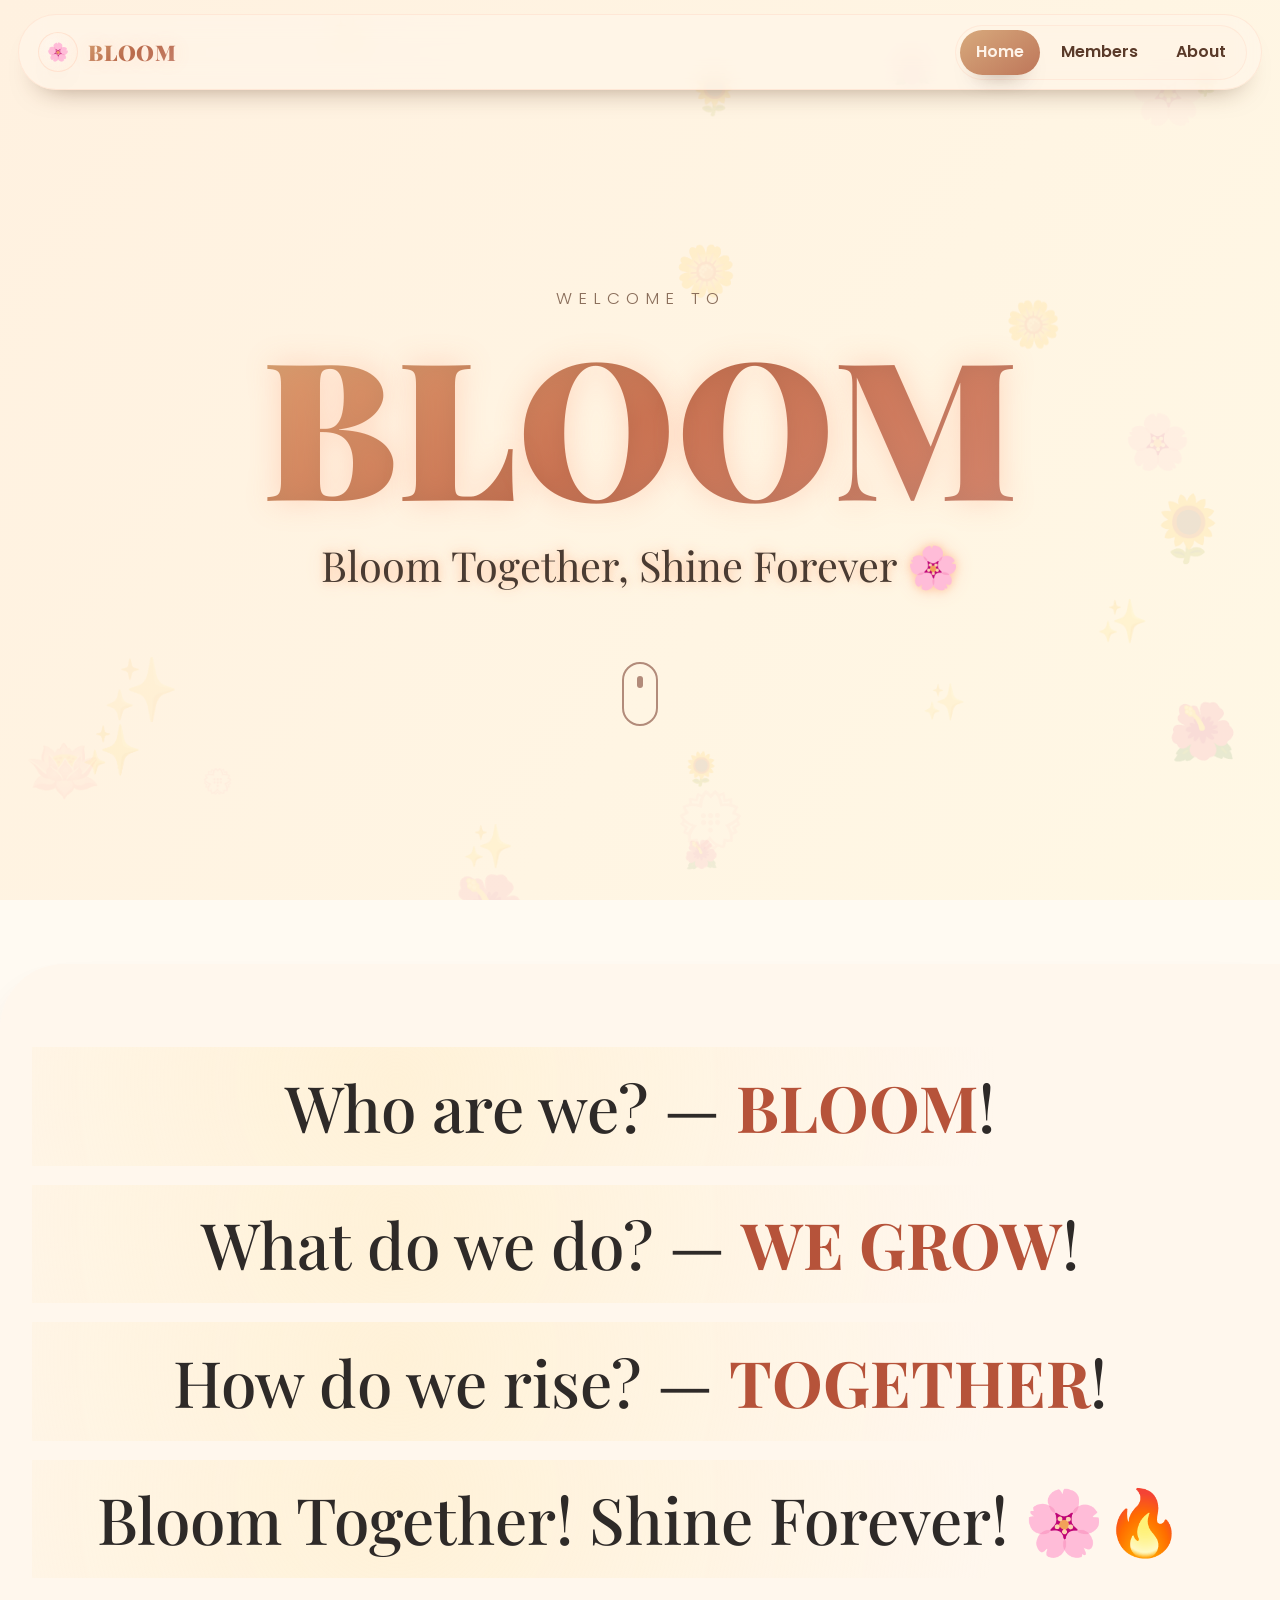
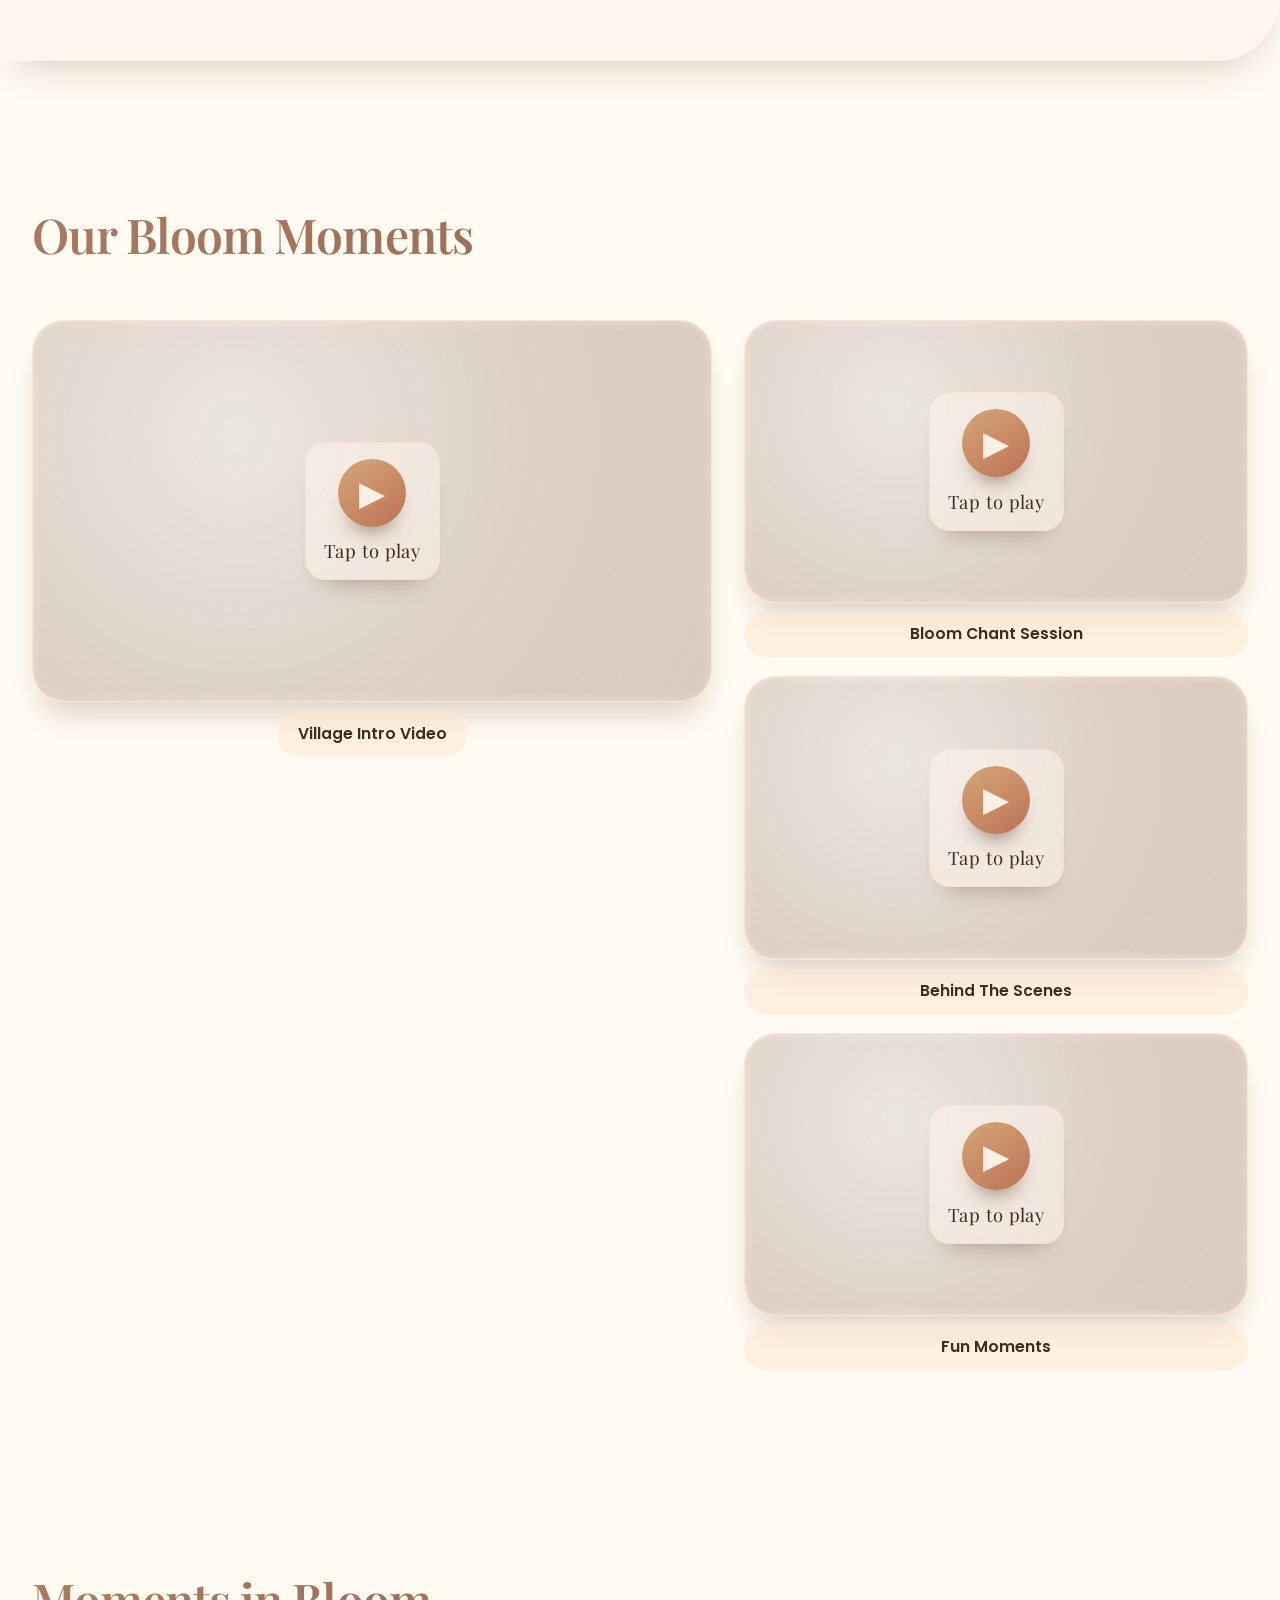
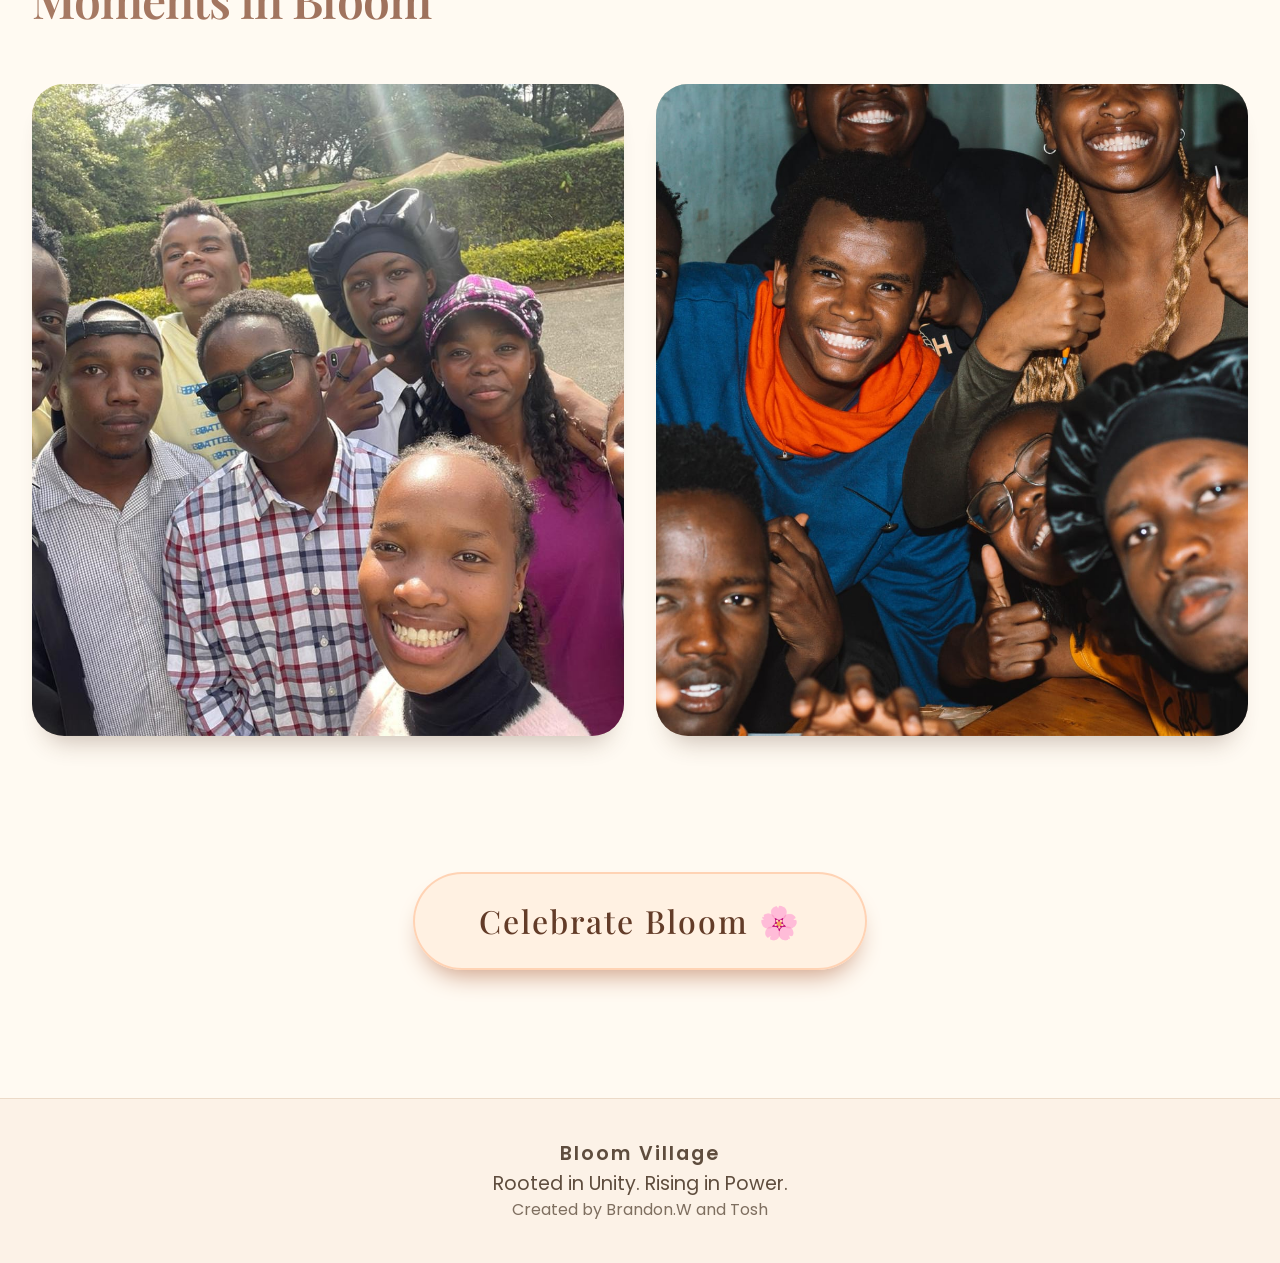
==== commit 7c2210e5: "bug fixes" ====
--- a/index.html
+++ b/index.html
@@ -89,7 +89,7 @@
             <div class="featured-video video-item fade-on-scroll">
               <div class="video-card">
                 <video playsinline preload="metadata">
-                  <source src="assets/videos/Moments/Group Intro Video.mp4" type="video/mp4" />
+                  <source src="assets/videos/moments/group-intro-video.mp4" type="video/mp4" />
                   Your browser does not support the video tag.
                 </video>
 
@@ -108,7 +108,7 @@
               <div class="video-item fade-on-scroll">
                 <div class="video-card">
                   <video playsinline preload="metadata">
-                    <source src="assets/videos/Moments/Group Chant.mp4" type="video/mp4" />
+                    <source src="assets/videos/moments/group-chant.mp4" type="video/mp4" />
                     Your browser does not support the video tag.
                   </video>
 
@@ -126,7 +126,7 @@
               <div class="video-item fade-on-scroll">
                 <div class="video-card">
                   <video playsinline preload="metadata">
-                    <source src="assets/videos/Moments/Behind The Scenes.mp4" type="video/mp4" />
+                    <source src="assets/videos/moments/behind-the-scenes.mp4" type="video/mp4" />
                     Your browser does not support the video tag.
                   </video>
 
@@ -144,7 +144,7 @@
               <div class="video-item fade-on-scroll">
                 <div class="video-card">
                   <video playsinline preload="metadata">
-                    <source src="assets/videos/Moments/Mavazi Ya Siku.mp4" type="video/mp4" />
+                    <source src="assets/videos/moments/mavazi-ya-siku.mp4" type="video/mp4" />
                     Your browser does not support the video tag.
                   </video>
 
@@ -244,9 +244,14 @@
             <div class="celebration-meta" id="celebrationMeta"></div>
 
             <div class="celebration-actions">
-              <a class="celebration-action" id="celebrationPrimary" href="#">Celebrate</a>
-              <button class="celebration-secondary" id="celebrationSecondary" type="button">
-                Close
+              <button class="celebration-secondary" id="celebrationPrev" type="button">
+                ← Previous
+              </button>
+
+              <a class="celebration-action" id="celebrationPrimary" href="#">View Profile</a>
+
+              <button class="celebration-secondary" id="celebrationNext" type="button">
+                Next →
               </button>
             </div>
           </div>
